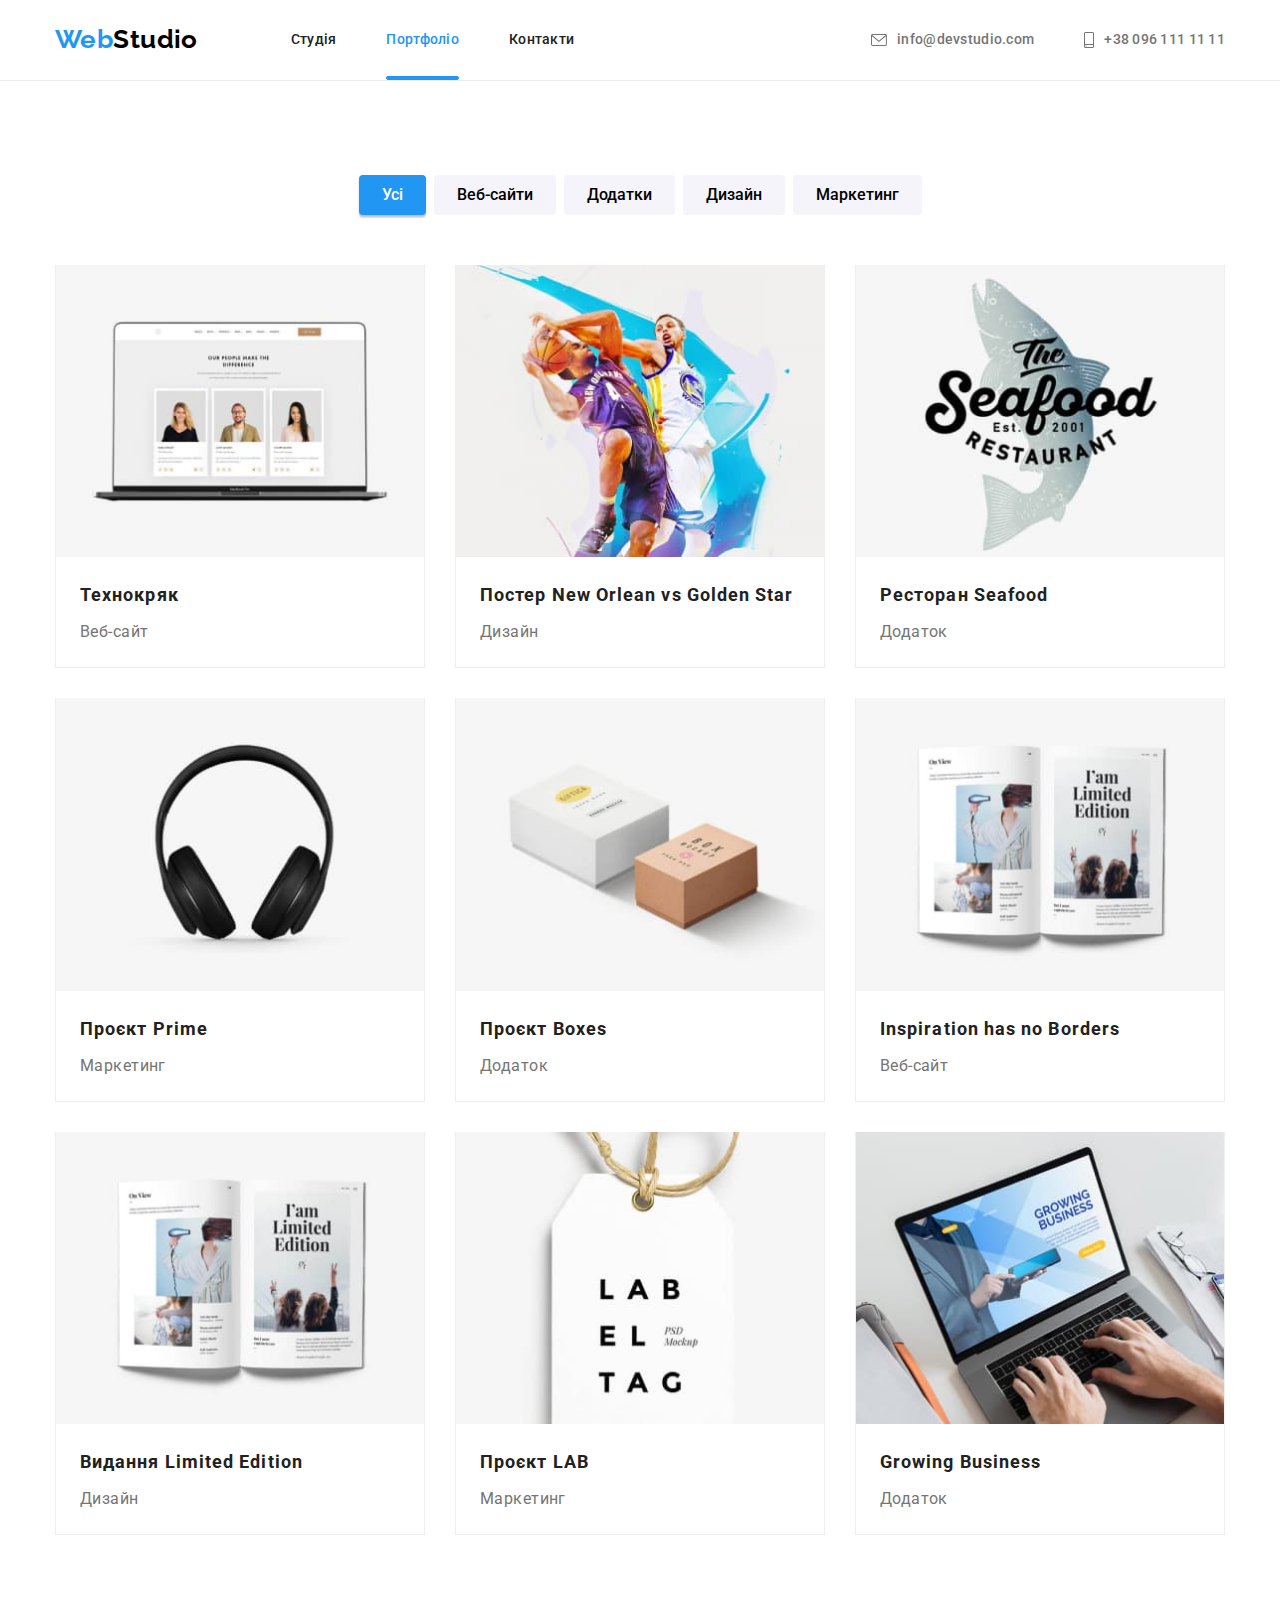
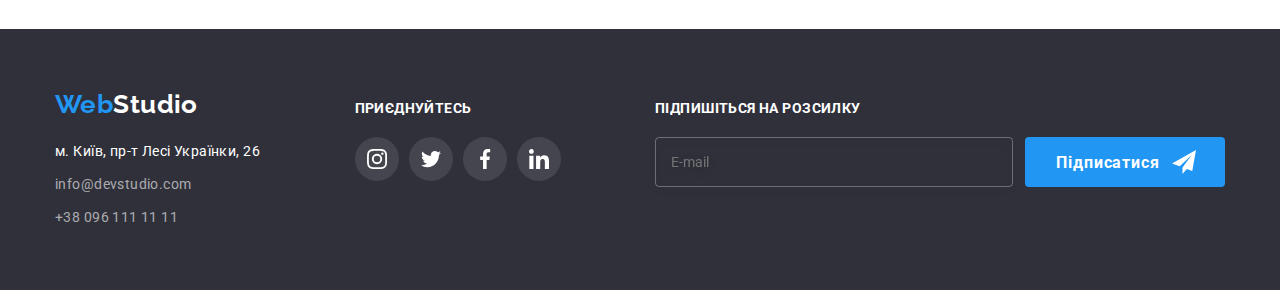
==== portfolio.html @ f82a4544 "Create and added new files" ====
<!DOCTYPE html>
<html lang="uk">
  <head>
    <meta charset="UTF-8" />
    <meta http-equiv="X-UA-Compatible" content="IE=edge" />
    <meta name="viewport" content="width=device-width, initial-scale=1.0" />
    <link
      rel="stylesheet"
      href="https://cdn.jsdelivr.net/npm/modern-normalize@1.1.0/modern-normalize.min.css"
    />
    <link rel="preconnect" href="https://fonts.googleapis.com" />
    <link rel="preconnect" href="https://fonts.gstatic.com" crossorigin />
    <link
      href="https://fonts.googleapis.com/css2?family=Raleway:wght@700&family=Roboto:wght@400;500;700;900&display=swap"
      rel="stylesheet"
    />
    <title>WebStudio - Портфоліо</title>
    <link rel="stylesheet" href="./css/main.min.css" />
  </head>
  <body>
    <header class="header">
      <div class="container">
        <nav class="menu">
          <a class="logo link" href="./index.html"
            ><span class="logo_accent">Web</span>Studio</a
          >
          <ul class="menu__list list">
            <li class="menu__item list">
              <a class="menu__link link" href="./index.html">Студія</a>
            </li>
            <li class="menu__item list">
              <a
                class="menu__link link menu__link_current"
                href="./portfolio.html"
                >Портфоліо</a
              >
            </li>
            <li class="menu__item list">
              <a class="menu__link link" href="">Контакти</a>
            </li>
          </ul>
        </nav>
        <ul class="contacts list">
          <li class="contacts__item list">
            <a class="contacts__link link" href="mailto:info@devstudio.com">
              <svg
                aria-label="Іконка пошти"
                class="contacts__icon"
                width="16"
                height="12"
              >
                <use href="./images/icons.svg#icon-mail"></use>
              </svg>
              info@devstudio.com</a
            >
          </li>
          <li class="contacts__item list">
            <a class="contacts__link link list" href="tel:+380961111111">
              <svg
                aria-label="Іконка телефона"
                class="contacts__icon"
                width="10"
                height="16"
              >
                <use href="./images/icons.svg#icon-smartphone"></use></svg
              >+38 096 111 11 11</a
            >
          </li>
        </ul>
      </div>
    </header>
    <main class="">
      <section class="portfolio section">
        <div class="container">
          <h1 class="portfolio-title visually-hidden">Портфоліо</h1>
          <ul class="filter list">
            <li class="filter-item">
              <button class="filter-btn btn accent-btn" type="button">
                Усі
              </button>
            </li>
            <li class="filter-item">
              <button class="filter-btn btn" type="button">Веб-сайти</button>
            </li>
            <li class="filter-item">
              <button class="filter-btn btn" type="button">Додатки</button>
            </li>
            <li class="filter-item">
              <button class="filter-btn btn" type="button">Дизайн</button>
            </li>
            <li class="filter-item">
              <button class="filter-btn btn" type="button">Маркетинг</button>
            </li>
          </ul>

          <ul class="projects list">
            <li class="projects-item">
              <a class="projects-item-link link" href="">
                <div class="projects-item-wrapper">
                  <img
                    class="projects-img"
                    src="./images/portfolio-img-1.jpg"
                    alt="Технокряк"
                    width="370"
                  />
                  <p class="overlay">
                    Ресурс пропонує комплексні пропозиції з різним рівнем
                    функціоналу та сервісів. Все це дозволить відвідувачу
                    отримати вичерпні відомості про компанію чи приватну особу.
                  </p>
                </div>
                <div class="title-container">
                  <h2 class="projects-title">Технокряк</h2>
                  <p class="projects-text">Веб-сайт</p>
                </div></a
              >
            </li>
            <li class="projects-item">
              <a class="projects-item-link link" href="">
                <div class="projects-item-wrapper">
                  <img
                    class="projects-img"
                    src="./images/portfolio-img-2.jpg"
                    alt="Постер New Orlean vs Golden Star"
                    width="370"
                  />
                  <p class="overlay">
                    Ресурс пропонує комплексні пропозиції з різним рівнем
                    функціоналу та сервісів. Все це дозволить відвідувачу
                    отримати вичерпні відомості про компанію чи приватну особу.
                  </p>
                </div>
                <div class="title-container">
                  <h2 class="projects-title">
                    Постер New Orlean vs Golden Star
                  </h2>
                  <p class="projects-text">Дизайн</p>
                </div>
              </a>
            </li>
            <li class="projects-item">
              <a class="projects-item-link link" href="">
                <div class="projects-item-wrapper">
                  <img
                    class="projects-img"
                    src="./images/portfolio-img-3.jpg"
                    alt="Ресторан Seafood"
                    width="370"
                  />
                  <p class="overlay">
                    Ресурс пропонує комплексні пропозиції з різним рівнем
                    функціоналу та сервісів. Все це дозволить відвідувачу
                    отримати вичерпні відомості про компанію чи приватну особу.
                  </p>
                </div>
                <div class="title-container">
                  <h2 class="projects-title">Ресторан Seafood</h2>
                  <p class="projects-text">Додаток</p>
                </div></a
              >
            </li>
            <li class="projects-item">
              <a class="projects-item-link link" href="">
                <div class="projects-item-wrapper">
                  <img
                    class="projects-img"
                    src="./images/portfolio-img-4.jpg"
                    alt="Проєкт Prime"
                    width="370"
                  />
                  <p class="overlay">
                    Ресурс пропонує комплексні пропозиції з різним рівнем
                    функціоналу та сервісів. Все це дозволить відвідувачу
                    отримати вичерпні відомості про компанію чи приватну особу.
                  </p>
                </div>
                <div class="title-container">
                  <h2 class="projects-title">Проєкт Prime</h2>
                  <p class="projects-text">Маркетинг</p>
                </div></a
              >
            </li>
            <li class="projects-item">
              <a class="projects-item-link link" href="">
                <div class="projects-item-wrapper">
                  <img
                    class="projects-img"
                    src="./images/portfolio-img-5.jpg"
                    alt="Проєкт Boxes"
                    width="370"
                  />
                  <p class="overlay">
                    Ресурс пропонує комплексні пропозиції з різним рівнем
                    функціоналу та сервісів. Все це дозволить відвідувачу
                    отримати вичерпні відомості про компанію чи приватну особу.
                  </p>
                </div>
                <div class="title-container">
                  <h2 class="projects-title">Проєкт Boxes</h2>
                  <p class="projects-text">Додаток</p>
                </div></a
              >
            </li>
            <li class="projects-item">
              <a class="projects-item-link link" href=""
                ><div class="projects-item-wrapper">
                  <img
                    class="projects-img"
                    src="./images/portfolio-img-6.jpg"
                    alt="Inspiration has no Borders"
                    width="370"
                  />
                  <p class="overlay">
                    Ресурс пропонує комплексні пропозиції з різним рівнем
                    функціоналу та сервісів. Все це дозволить відвідувачу
                    отримати вичерпні відомості про компанію чи приватну особу.
                  </p>
                </div>
                <div class="title-container">
                  <h2 class="projects-title">Inspiration has no Borders</h2>
                  <p class="projects-text">Веб-сайт</p>
                </div></a
              >
            </li>
            <li class="projects-item">
              <a class="projects-item-link link" href="">
                <div class="projects-item-wrapper">
                  <img
                    class="projects-img"
                    src="./images/portfolio-img-7.jpg"
                    alt="Видання Limited Edition"
                  />
                  <p class="overlay">
                    Ресурс пропонує комплексні пропозиції з різним рівнем
                    функціоналу та сервісів. Все це дозволить відвідувачу
                    отримати вичерпні відомості про компанію чи приватну особу.
                  </p>
                </div>
                <div class="title-container">
                  <h2 class="projects-title">Видання Limited Edition</h2>
                  <p class="projects-text">Дизайн</p>
                </div></a
              >
            </li>
            <li class="projects-item">
              <a class="projects-item-link link" href="">
                <div class="projects-item-wrapper">
                  <img
                    class="projects-img"
                    src="./images/portfolio-img-8.jpg"
                    alt="Проєкт LAB"
                    width="370"
                  />
                  <p class="overlay">
                    Ресурс пропонує комплексні пропозиції з різним рівнем
                    функціоналу та сервісів. Все це дозволить відвідувачу
                    отримати вичерпні відомості про компанію чи приватну особу.
                  </p>
                </div>
                <div class="title-container">
                  <h2 class="projects-title">Проєкт LAB</h2>
                  <p class="projects-text">Маркетинг</p>
                </div></a
              >
            </li>
            <li class="projects-item">
              <a class="projects-item-link link" href=""
                ><div class="projects-item-wrapper">
                  <img
                    class="projects-img"
                    src="./images/portfolio-img-9.jpg"
                    alt="Growing Business"
                    width="370"
                  />
                  <p class="overlay">
                    Ресурс пропонує комплексні пропозиції з різним рівнем
                    функціоналу та сервісів. Все це дозволить відвідувачу
                    отримати вичерпні відомості про компанію чи приватну особу.
                  </p>
                </div>
                <div class="title-container">
                  <h2 class="projects-title">Growing Business</h2>
                  <p class="projects-text">Додаток</p>
                </div></a
              >
            </li>
          </ul>
        </div>
      </section>
    </main>
    <footer class="footer">
      <div class="container footer-container">
        <div class="footer-column">
          <a class="footer-logo link" href="./index.html">
            <span class="logo_accent">Web</span>Studio</a
          >
          <address class="address">
            <ul class="address__list list">
              <li class="address__item">
                <a class="address__link link" href=""
                  >м. Київ, пр-т Лесі Українки, 26</a
                >
              </li>
              <li class="address__item">
                <a
                  class="address__link_address_font link"
                  href="mailto:info@devstudio.com"
                  >info@devstudio.com</a
                >
              </li>
              <li class="address__item">
                <a
                  class="address__link_address_font link"
                  href="tel:+380961111111"
                  >+38 096 111 11 11</a
                >
              </li>
            </ul>
          </address>
        </div>
        <div class="footer-column">
          <h3 class="column__title">Приєднуйтесь</h3>
          <ul class="join list">
            <li class="join__item">
              <a class="join__link link" href="">
                <svg
                  leng="en"
                  aria-label="icon instagram"
                  class="join__icon"
                  width="20"
                  height="20"
                >
                  <use href="./images/icons.svg#icon-instagram"></use>
                </svg>
              </a>
            </li>
            <li class="join__item">
              <a class="join__link link" href=""
                ><svg
                  leng="en"
                  aria-label="icon twitter"
                  class="join__icon"
                  width="20"
                  height="20"
                >
                  <use href="./images/icons.svg#icon-twitter"></use></svg
              ></a>
            </li>
            <li class="join__item">
              <a class="join__link link" href="">
                <svg
                  leng="en"
                  aria-label="icon facebook"
                  class="join__icon"
                  width="20"
                  height="20"
                >
                  <use href="./images/icons.svg#icon-facebook"></use></svg
              ></a>
            </li>
            <li class="join__item">
              <a class="join__link link" href=""
                ><svg
                  leng="en"
                  aria-label="icon linkedin"
                  class="join__icon"
                  width="20"
                  height="20"
                >
                  <use href="./images/icons.svg#icon-linkedin"></use></svg
              ></a>
            </li>
          </ul>
        </div>
        <div class="footer-column">
          <h3 class="column__title subscription-title">
            Підпишіться на розсилку
          </h3>
          <form class="subscription-form" action="#">
            <input
              class="subscription-form__email"
              type="email"
              name="email"
              placeholder="E-mail"
              required
            />
            <button class="subscription-form__btn" type="submit">
              Підписатися
              <svg
                leng="en"
                aria-label="icon send email"
                class="subscription-form__icon"
                width="24"
                height="24"
              >
                <use href="./images/icons.svg#icon-send"></use>
              </svg>
            </button>
          </form>
        </div>
      </div>
    </footer>
  </body>
</html>
---- css/main.min.css ----
:root{--accent-color: #2196f3;--main-color-page: #212121;--second-color-page: #757575;--color-text-light-threme: #000000;--color-text-dark-threme: #ffffff;--color-btn-filter-hover: #ffffff;--footer-address-text-color: rgba(255, 255, 255, 0.6);--placeholder-color: rgba(117, 117, 117, 0.5);--modal-form-color-border: rgba(33, 33, 33, 0.2);--backround-color-light: #ffffff;--backround-color-dark: #2f303a;--background-color-section-team: #f5f4fa;--background-color-btn-filter: #f5f4fa;--button-active: #188ce8;--header-border-color: #ececec;--border-color-projects-item: #eeeeee;--customers-text-color: #afb1b8;--social-link-color: #afb1b8;--duration-and-timing-function: 250ms cubic-bezier(0.4, 0, 0.2, 1)}.visually-hidden{position:absolute;white-space:nowrap;width:1px;height:1px;overflow:hidden;border:0;padding:0;clip:rect(0 0 0 0);clip-path:inset(50%);margin:-1px}.is-hidden{visibility:hidden;opacity:0;pointer-events:none;transform:translate(0%, -50%)}body{font-family:"Roboto",sans-serif;color:var(--main-color-page);font-size:14px;letter-spacing:.03em}h1,h2,h3,h4,h5,h6,p{margin-top:0;margin-bottom:0}ol,ul{margin-top:0;margin-bottom:0;padding-left:0}button{cursor:pointer}img{display:block}.link{text-decoration:none}.list{list-style:none}.header,.features,.works,.team__item,.portfolio{background-color:var(--backround-color-light)}.hero,.footer{background-color:var(--backround-color-dark)}.section-title{font-size:36px;line-height:1.67;text-align:center;letter-spacing:.03em}.section{padding-top:94px;padding-bottom:94px}.container{width:1200px;margin-left:auto;margin-right:auto;padding-left:15px;padding-right:15px}.backdrop{position:fixed;top:0;left:0;z-index:100;width:100%;height:100%;background-color:rgba(0,0,0,.2);transition:opacity var(--duration-and-timing-function),transform var(--duration-and-timing-function),visibility var(--duration-and-timing-function)}.modal{position:absolute;top:50%;left:50%;transform:translate(-50%, -50%);width:528px;padding:40px;background-color:var(--backround-color-light)}.btn-close-modal{position:absolute;top:8px;right:8px;width:30px;height:30px;display:flex;align-items:center;justify-content:center;background-color:rgba(0,0,0,0);border:1px solid rgba(0,0,0,.1);border-radius:50%;transition:fill var(--duration-and-timing-function)}.btn-close-modal:hover,.btn-close-modal:focus{fill:var(--accent-color)}.modal-form__title{font-weight:700;font-size:20px;line-height:1.15;text-align:center;letter-spacing:.03em;margin-bottom:12px}.modal-form{display:flex;flex-direction:column}.modal-form__desc{font-size:12px;line-height:1.16;letter-spacing:.01em;color:var(--second-color-page);margin-bottom:4px}.modal-form-input{width:100%;height:40px;border:1px solid var(--modal-form-color-border);border-radius:4px;padding:12px 12px 12px 42px;transition:border var(--duration-and-timing-function)}.modal-form-input:focus{outline:none;border:1px solid var(--accent-color);transition:border var(--duration-and-timing-function)}.input-container-name,.input-container-tel,.input-container-mail{position:relative;margin-bottom:10px}.form-icon{position:absolute;top:50%;transform:translateY(-50%);left:12px;transition:fill var(--duration-and-timing-function)}.modal-form-input:focus~.form-icon{fill:var(--accent-color)}.modal-form__comment{width:100%;height:120px;resize:none;border:1px solid var(--modal-form-color-border);border-radius:4px;padding:12px 16px;margin-bottom:20px}.modal-form__comment::placeholder{font-size:12px;line-height:1.17;letter-spacing:.01em;color:var(--placeholder-color)}.modal-form__comment:focus{outline:none;border:1px solid var(--accent-color);transition:border var(--duration-and-timing-function)}.modal-btn{width:200px;height:50px;padding-left:32px;padding-right:32px;padding-top:10px;padding-bottom:10px;font-weight:700;font-size:16px;line-height:1.88;letter-spacing:.06em;align-self:center;color:var(--color-text-dark-threme);background-color:var(--accent-color);cursor:pointer;border:1px solid rgba(0,0,0,0);border-radius:4px;box-shadow:0px 1px 3px rgba(0,0,0,.12),0px 1px 1px rgba(0,0,0,.14),0px 2px 1px rgba(0,0,0,.2);transition:background-color var(--duration-and-timing-function),box-shadow var(--duration-and-timing-function)}.modal-btn:hover{background-color:var(--button-active);box-shadow:0px 4px 4px rgba(0,0,0,.15)}.modal-form__license{margin-bottom:30px;margin-right:auto;margin-left:auto}.modal-form__icon{width:16px;height:15px;border:2px solid var(--main-color-page);border-radius:2px;cursor:pointer;transition:backround-color var(--duration-and-timing-function)}.modal-form__checkbox:checked+.modal-form__license-check>.modal-form__icon{background-color:var(--accent-color);border-color:var(--accent-color);fill:var(--color-text-dark-threme)}.modal-form__checkbox:focus+.modal-form__license-check>.modal-form__icon{box-shadow:0 0 0 2px var(--accent-color)}.modal-form__icon-active{display:none}.modal-form__license-check{display:inline-flex;align-items:center;font-size:14px;line-height:1.71;letter-spacing:.03em;color:var(--second-color-page)}.modal-form__checkbox:checked+.modal-form__license-check>.modal-form__icon .modal-form__icon-active{display:block}.modal-form__license-link{color:var(--accent-color)}.header>.container{display:flex}.header{border-bottom:1px solid var(--header-border-color)}.logo{font-family:"Raleway",sans-serif;font-weight:700;font-size:26px;line-height:1.2;color:var(--color-text-light-threme)}.logo_accent{color:var(--accent-color)}.menu{display:flex;align-items:center}.menu__list{display:flex;align-items:center;gap:50px;margin-left:93px}.menu__link{display:block;font-weight:500;line-height:1.14;letter-spacing:.02em;color:inherit;padding-top:32px;padding-bottom:32px;transition:color var(--duration-and-timing-function)}.menu__link:hover,.menu__link:focus{color:var(--accent-color)}.menu__link_current{position:relative;color:var(--accent-color)}.menu__link_current::after{position:absolute;bottom:0;right:0;display:block;content:"";width:100%;height:4px;background-color:var(--accent-color);border:1px solid var(--accent-color);border-radius:2px}.contacts{display:flex;align-items:center;gap:50px;margin-left:auto}.contacts__link{display:flex;align-items:center;font-family:"Roboto";font-weight:500;line-height:1.14;letter-spacing:.02em;color:var(--second-color-page);padding-top:32px;padding-bottom:32px;transition:color var(--duration-and-timing-function)}.contacts__link:hover,.contacts__link:focus{color:var(--accent-color)}.contacts__icon{margin-right:10px;fill:currentColor}.contacts__item{display:flex;align-items:center}.hero{padding-top:200px;padding-bottom:200px;text-align:center;margin-left:auto;margin-right:auto;max-width:1600px;min-height:600px;background-image:linear-gradient(rgba(47, 48, 58, 0.4), rgba(47, 48, 58, 0.4)),url("../images/hero.jpg");background-size:cover;background-repeat:no-repeat;background-position:center}.hero__title{max-width:696px;margin-left:auto;margin-right:auto;margin-bottom:30px;font-weight:900;font-size:44px;line-height:1.36;letter-spacing:.06em;text-transform:uppercase;color:var(--color-text-dark-threme)}.hero__btn{padding-left:32px;padding-right:32px;padding-top:10px;padding-bottom:10px;font-weight:700;font-size:16px;line-height:1.88;letter-spacing:.06em;color:var(--color-text-dark-threme);background-color:var(--accent-color);cursor:pointer;border:1px solid rgba(0,0,0,0);border-radius:4px;transition:background-color var(--duration-and-timing-function),box-shadow var(--duration-and-timing-function)}.hero__btn:hover,.hero__btn:focus{background-color:var(--button-active);box-shadow:0px 4px 4px rgba(0,0,0,.15)}.features__list{display:flex;gap:30px}.features__sub-title{font-weight:700;font-size:inherit;line-height:1.14;text-transform:uppercase;margin-bottom:10px;padding-top:30px}.features__text{line-height:1.71;color:var(--second-color-page)}.features__item{flex-basis:calc((100% - 90px)/4)}.features.section{padding-bottom:0}.features__icon{display:block;width:70px;height:70px}.features__container{display:flex;height:120px;align-items:center;justify-content:center;border-radius:4px;background-color:var(--background-color-section-team)}.section-title_margin_end{margin-bottom:50px}.works__list{display:flex;gap:30px}.works__item{flex-basis:calc((100% - 60px)/3)}.works__thumb{position:relative}.works__thumb>.works__label{position:absolute;bottom:0;right:0;width:100%;height:70px;display:flex;align-items:center;justify-content:center;background-color:rgba(47,48,58,.8);font-size:14px;line-height:1.14;letter-spacing:.03em;text-transform:uppercase;color:var(--color-text-dark-threme)}.team{background-color:var(--background-color-section-team)}.team__list{display:flex;gap:30px}.team__item{padding-bottom:30px;border-radius:0px 0px 4px 4px;flex-basis:calc((100% - 90px)/4);box-shadow:0px 1px 3px rgba(0,0,0,.12),0px 1px 1px rgba(0,0,0,.14),0px 2px 1px rgba(0,0,0,.2)}.team__title{font-weight:500;font-size:16px;line-height:1.19;text-align:center;margin-bottom:10px;padding-top:30px}.team__text{font-size:16px;line-height:1.19;text-align:center;color:var(--second-color-page);margin-bottom:16px}.team__social-list{display:flex;justify-content:center;column-gap:10px;color:var(--social-link-color)}.team__social-link{display:flex;justify-content:center;align-items:center;width:44px;height:44px;border-radius:50%;color:var(--social-list__link-color);transition:color var(--duration-and-timing-function),background-color var(--duration-and-timing-function)}.team__social-link:hover,.team__social-link:focus{color:var(--color-text-dark-threme);background-color:var(--accent-color)}.team__social-icon{fill:currentColor}.customers-title{margin-bottom:50px;letter-spacing:.03em;color:var(--main-color-page)}.customers__list{display:flex;justify-content:center;align-items:center;gap:30px}.customers__item{flex-basis:calc((100% - 150px)/6)}.customers__link{display:flex;align-items:center;justify-content:center;height:92px;border:1px solid var(--customers-text-color);color:var(--customers-text-color);border-radius:4px;transition:color var(--duration-and-timing-function),border-color var(--duration-and-timing-function)}.customers__link:hover,.customers__link:focus{color:var(--accent-color);border-color:var(--accent-color)}.customers__icon{fill:currentColor}.footer{padding-top:60px;padding-bottom:60px}.footer-logo{display:block;font-family:"Raleway";font-weight:700;font-size:26px;line-height:1.19;color:var(--color-text-dark-threme);margin-bottom:20px}.address__link{font-family:inherit;font-style:normal;line-height:1.71;color:var(--color-text-dark-threme)}.address__link_address_font{font-family:inherit;font-style:normal;line-height:1.71;color:var(--footer-address-text-color);transition:color var(--duration-and-timing-function)}.address__link_address_font:hover,.address__link_address_font:focus{color:var(--accent-color)}.address__item:not(:last-child){margin-bottom:9px}.footer-container{display:flex;justify-content:space-between;align-items:baseline}.footer-list{display:flex;align-items:baseline;column-gap:70px}.footer-column>.column__title{font-size:14px;line-height:1.14;letter-spacing:.03em;text-transform:uppercase;color:var(--color-text-dark-threme);margin-bottom:20px}.join{display:flex;column-gap:10px}.join__link{display:flex;justify-content:center;align-items:center;width:44px;height:44px;color:var(--color-text-dark-threme);background-color:rgba(255,255,255,.1);border-radius:50%;transition:background-color var(--duration-and-timing-function)}.join__link:hover,.join__link:focus{background-color:var(--accent-color)}.join__icon{fill:currentColor}.subscription-form{display:flex}.subscription-form__email{width:358px;height:50px;background-color:inherit;border:1px solid rgba(255,255,255,.3);filter:drop-shadow(0px 4px 4px rgba(0, 0, 0, 0.15));border-radius:4px;padding:16px 15px;color:var(--color-text-dark-threme);margin-right:12px}.subscription-form__btn{position:relative;width:200px;height:50px;padding-left:28px;padding-right:62px;padding-top:10px;padding-bottom:10px;font-weight:700;font-size:16px;line-height:1.88;letter-spacing:.06em;color:var(--color-text-dark-threme);background-color:var(--accent-color);cursor:pointer;border:1px solid rgba(0,0,0,0);border-radius:4px;transition:background-color var(--duration-and-timing-function),box-shadow var(--duration-and-timing-function)}.subscription-form__btn:hover,.subscription-form__btn:focus{background-color:var(--button-active);box-shadow:0px 1px 3px rgba(0,0,0,.12),0px 1px 1px rgba(0,0,0,.14),0px 2px 1px rgba(0,0,0,.2)}.subscription-form__icon{position:absolute;top:50%;transform:translateY(-50%);right:28px;fill:currentColor}.filter{display:flex;gap:8px;justify-content:center;margin-bottom:50px}.filter-btn{font-family:inherit;font-weight:500;font-size:16px;line-height:1.62;padding-top:6px;padding-bottom:6px;padding-left:22px;padding-right:22px;border:1px solid rgba(0,0,0,0);border-radius:4px;background-color:var(--background-color-btn-filter);transition:color var(--duration-and-timing-function),background-color var(--duration-and-timing-function),box-shadow var(--duration-and-timing-function)}.filter-btn:hover,.filter-btn:focus{color:var(--color-btn-filter-hover);background-color:var(--accent-color);box-shadow:0px 3px 1px rgba(0,0,0,.1),0px 1px 2px rgba(0,0,0,.08),0px 2px 2px rgba(0,0,0,.12)}.accent-btn{color:var(--color-btn-filter-hover);background-color:var(--accent-color);box-shadow:0px 3px 1px rgba(0,0,0,.1),0px 1px 2px rgba(0,0,0,.08),0px 2px 2px rgba(0,0,0,.12)}.projects{display:flex;flex-wrap:wrap;gap:30px}.projects-item{flex-basis:calc((100% - 60px)/3);border-right:1px solid var(--border-color-projects-item);border-bottom:1px solid var(--border-color-projects-item);border-left:1px solid var(--border-color-projects-item);transition:box-shadow var(--duration-and-timing-function)}.projects-item:hover{box-shadow:0px 1px 1px rgba(0,0,0,.12),0px 4px 4px rgba(0,0,0,.06),1px 4px 6px rgba(0,0,0,.16)}.projects-item-wrapper{position:relative;overflow:hidden}.overlay{position:absolute;top:0;left:0;padding:63px 24px;font-family:"Roboto";font-size:18px;line-height:1.56;letter-spacing:.03em;background-color:rgba(33,150,243,.9);color:var(--color-text-dark-threme);transform:translateY(100%);transition:transform var(--duration-and-timing-function)}.projects-item-link{color:inherit}.projects-item-link:hover .overlay,.projects-item-link:focus .overlay{transform:translateY(0%)}img.projects-img{display:block;max-width:100%;height:auto}.projects-title{font-size:18px;line-height:2;letter-spacing:.06em}.projects-text{font-size:16px;line-height:1.88;color:var(--second-color-page)}.projects-title{margin-bottom:4px}.title-container{padding:20px 24px 20px 24px}/*# sourceMappingURL=main.min.css.map */
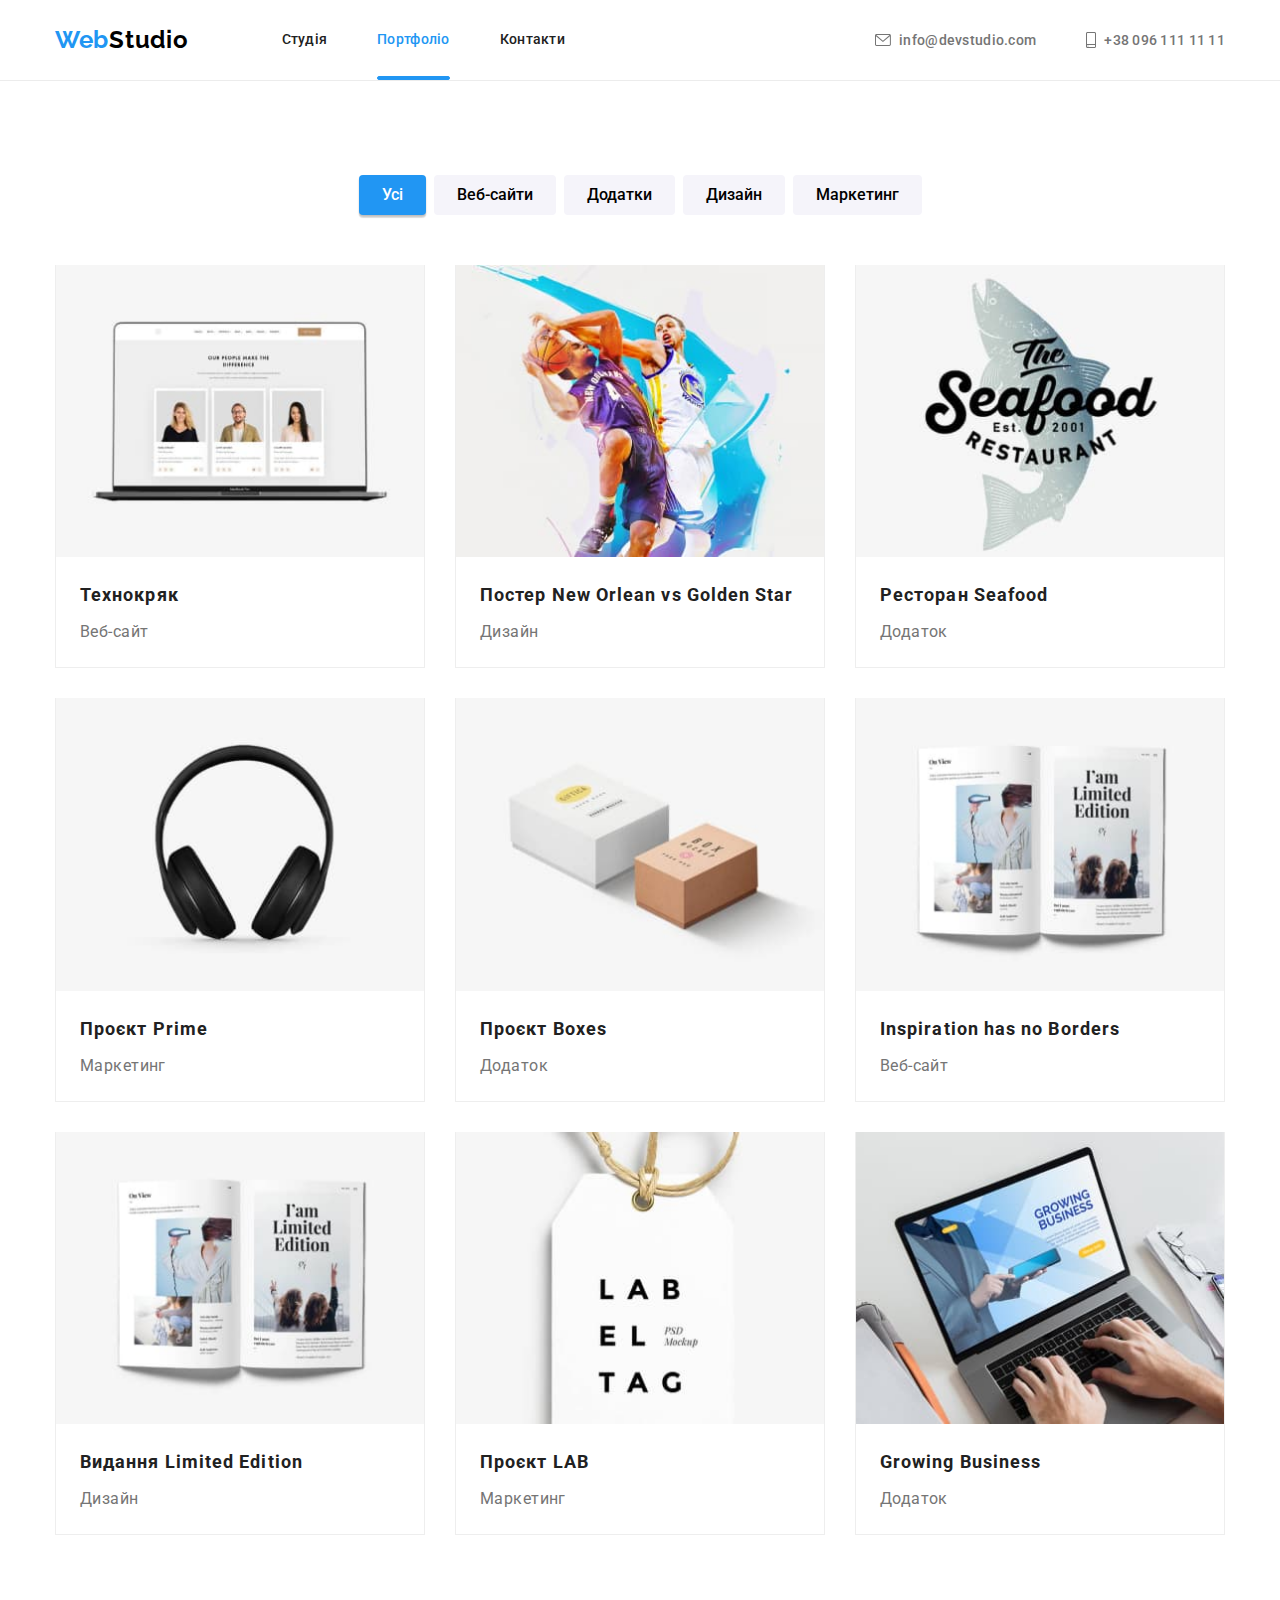
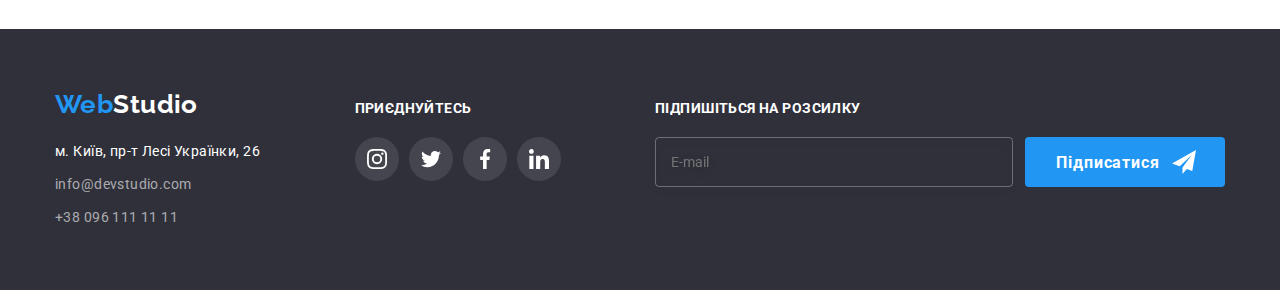
==== commit e5c4f14c: "moble first" ====
--- a/portfolio.html
+++ b/portfolio.html
@@ -19,7 +19,7 @@
   </head>
   <body>
     <header class="header">
-      <div class="container">
+      <div class="container header__container">
         <nav class="menu">
           <a class="logo link" href="./index.html"
             ><span class="logo_accent">Web</span>Studio</a
@@ -30,7 +30,7 @@
             </li>
             <li class="menu__item list">
               <a
-                class="menu__link link menu__link_current"
+                class="menu__link menu__link_current link"
                 href="./portfolio.html"
                 >Портфоліо</a
               >
@@ -40,6 +40,11 @@
             </li>
           </ul>
         </nav>
+        <button type="button" class="mobile-btn-menu" data-menu-open>
+          <svg class="mobile-btn-menu__icon">
+            <use href="./images/icons.svg#burger-icon"></use>
+          </svg>
+        </button>
         <ul class="contacts list">
           <li class="contacts__item list">
             <a class="contacts__link link" href="mailto:info@devstudio.com">
@@ -55,7 +60,7 @@
             >
           </li>
           <li class="contacts__item list">
-            <a class="contacts__link link list" href="tel:+380961111111">
+            <a class="contacts__link link" href="tel:+380961111111">
               <svg
                 aria-label="Іконка телефона"
                 class="contacts__icon"
@@ -67,6 +72,36 @@
             >
           </li>
         </ul>
+      </div>
+      <div class="mobile-menu" data-menu>
+        <div class="container mobile-menu__container">
+          <button class="mobile-menu__btn-close" data-menu-close>
+            <svg class="mobile-menu__icon">
+              <use href="./images/icons.svg#icon-close"></use>
+            </svg>
+          </button>
+          <ul>
+            <li>
+              <a href="">Студія</a>
+            </li>
+            <li>
+              <a href="">Портфоліо</a>
+            </li>
+            <li>
+              <a href="">Контакти</a>
+            </li>
+          </ul>
+          <ul>
+            <li><a href=""> </a></li>
+            <li><a href=""> </a></li>
+          </ul>
+          <ul>
+            <li><a href=""> </a></li>
+            <li><a href=""> </a></li>
+            <li><a href=""> </a></li>
+            <li><a href=""> </a></li>
+          </ul>
+        </div>
       </div>
     </header>
     <main class="">
--- a/css/main.min.css
+++ b/css/main.min.css
@@ -1 +1 @@
-:root{--accent-color: #2196f3;--main-color-page: #212121;--second-color-page: #757575;--color-text-light-threme: #000000;--color-text-dark-threme: #ffffff;--color-btn-filter-hover: #ffffff;--footer-address-text-color: rgba(255, 255, 255, 0.6);--placeholder-color: rgba(117, 117, 117, 0.5);--modal-form-color-border: rgba(33, 33, 33, 0.2);--backround-color-light: #ffffff;--backround-color-dark: #2f303a;--background-color-section-team: #f5f4fa;--background-color-btn-filter: #f5f4fa;--button-active: #188ce8;--header-border-color: #ececec;--border-color-projects-item: #eeeeee;--customers-text-color: #afb1b8;--social-link-color: #afb1b8;--duration-and-timing-function: 250ms cubic-bezier(0.4, 0, 0.2, 1)}.visually-hidden{position:absolute;white-space:nowrap;width:1px;height:1px;overflow:hidden;border:0;padding:0;clip:rect(0 0 0 0);clip-path:inset(50%);margin:-1px}.is-hidden{visibility:hidden;opacity:0;pointer-events:none;transform:translate(0%, -50%)}body{font-family:"Roboto",sans-serif;color:var(--main-color-page);font-size:14px;letter-spacing:.03em}h1,h2,h3,h4,h5,h6,p{margin-top:0;margin-bottom:0}ol,ul{margin-top:0;margin-bottom:0;padding-left:0}button{cursor:pointer}img{display:block}.link{text-decoration:none}.list{list-style:none}.header,.features,.works,.team__item,.portfolio{background-color:var(--backround-color-light)}.hero,.footer{background-color:var(--backround-color-dark)}.section-title{font-size:36px;line-height:1.67;text-align:center;letter-spacing:.03em}.section{padding-top:94px;padding-bottom:94px}.container{width:1200px;margin-left:auto;margin-right:auto;padding-left:15px;padding-right:15px}.backdrop{position:fixed;top:0;left:0;z-index:100;width:100%;height:100%;background-color:rgba(0,0,0,.2);transition:opacity var(--duration-and-timing-function),transform var(--duration-and-timing-function),visibility var(--duration-and-timing-function)}.modal{position:absolute;top:50%;left:50%;transform:translate(-50%, -50%);width:528px;padding:40px;background-color:var(--backround-color-light)}.btn-close-modal{position:absolute;top:8px;right:8px;width:30px;height:30px;display:flex;align-items:center;justify-content:center;background-color:rgba(0,0,0,0);border:1px solid rgba(0,0,0,.1);border-radius:50%;transition:fill var(--duration-and-timing-function)}.btn-close-modal:hover,.btn-close-modal:focus{fill:var(--accent-color)}.modal-form__title{font-weight:700;font-size:20px;line-height:1.15;text-align:center;letter-spacing:.03em;margin-bottom:12px}.modal-form{display:flex;flex-direction:column}.modal-form__desc{font-size:12px;line-height:1.16;letter-spacing:.01em;color:var(--second-color-page);margin-bottom:4px}.modal-form-input{width:100%;height:40px;border:1px solid var(--modal-form-color-border);border-radius:4px;padding:12px 12px 12px 42px;transition:border var(--duration-and-timing-function)}.modal-form-input:focus{outline:none;border:1px solid var(--accent-color);transition:border var(--duration-and-timing-function)}.input-container-name,.input-container-tel,.input-container-mail{position:relative;margin-bottom:10px}.form-icon{position:absolute;top:50%;transform:translateY(-50%);left:12px;transition:fill var(--duration-and-timing-function)}.modal-form-input:focus~.form-icon{fill:var(--accent-color)}.modal-form__comment{width:100%;height:120px;resize:none;border:1px solid var(--modal-form-color-border);border-radius:4px;padding:12px 16px;margin-bottom:20px}.modal-form__comment::placeholder{font-size:12px;line-height:1.17;letter-spacing:.01em;color:var(--placeholder-color)}.modal-form__comment:focus{outline:none;border:1px solid var(--accent-color);transition:border var(--duration-and-timing-function)}.modal-btn{width:200px;height:50px;padding-left:32px;padding-right:32px;padding-top:10px;padding-bottom:10px;font-weight:700;font-size:16px;line-height:1.88;letter-spacing:.06em;align-self:center;color:var(--color-text-dark-threme);background-color:var(--accent-color);cursor:pointer;border:1px solid rgba(0,0,0,0);border-radius:4px;box-shadow:0px 1px 3px rgba(0,0,0,.12),0px 1px 1px rgba(0,0,0,.14),0px 2px 1px rgba(0,0,0,.2);transition:background-color var(--duration-and-timing-function),box-shadow var(--duration-and-timing-function)}.modal-btn:hover{background-color:var(--button-active);box-shadow:0px 4px 4px rgba(0,0,0,.15)}.modal-form__license{margin-bottom:30px;margin-right:auto;margin-left:auto}.modal-form__icon{width:16px;height:15px;border:2px solid var(--main-color-page);border-radius:2px;cursor:pointer;transition:backround-color var(--duration-and-timing-function)}.modal-form__checkbox:checked+.modal-form__license-check>.modal-form__icon{background-color:var(--accent-color);border-color:var(--accent-color);fill:var(--color-text-dark-threme)}.modal-form__checkbox:focus+.modal-form__license-check>.modal-form__icon{box-shadow:0 0 0 2px var(--accent-color)}.modal-form__icon-active{display:none}.modal-form__license-check{display:inline-flex;align-items:center;font-size:14px;line-height:1.71;letter-spacing:.03em;color:var(--second-color-page)}.modal-form__checkbox:checked+.modal-form__license-check>.modal-form__icon .modal-form__icon-active{display:block}.modal-form__license-link{color:var(--accent-color)}.header>.container{display:flex}.header{border-bottom:1px solid var(--header-border-color)}.logo{font-family:"Raleway",sans-serif;font-weight:700;font-size:26px;line-height:1.2;color:var(--color-text-light-threme)}.logo_accent{color:var(--accent-color)}.menu{display:flex;align-items:center}.menu__list{display:flex;align-items:center;gap:50px;margin-left:93px}.menu__link{display:block;font-weight:500;line-height:1.14;letter-spacing:.02em;color:inherit;padding-top:32px;padding-bottom:32px;transition:color var(--duration-and-timing-function)}.menu__link:hover,.menu__link:focus{color:var(--accent-color)}.menu__link_current{position:relative;color:var(--accent-color)}.menu__link_current::after{position:absolute;bottom:0;right:0;display:block;content:"";width:100%;height:4px;background-color:var(--accent-color);border:1px solid var(--accent-color);border-radius:2px}.contacts{display:flex;align-items:center;gap:50px;margin-left:auto}.contacts__link{display:flex;align-items:center;font-family:"Roboto";font-weight:500;line-height:1.14;letter-spacing:.02em;color:var(--second-color-page);padding-top:32px;padding-bottom:32px;transition:color var(--duration-and-timing-function)}.contacts__link:hover,.contacts__link:focus{color:var(--accent-color)}.contacts__icon{margin-right:10px;fill:currentColor}.contacts__item{display:flex;align-items:center}.hero{padding-top:200px;padding-bottom:200px;text-align:center;margin-left:auto;margin-right:auto;max-width:1600px;min-height:600px;background-image:linear-gradient(rgba(47, 48, 58, 0.4), rgba(47, 48, 58, 0.4)),url("../images/hero.jpg");background-size:cover;background-repeat:no-repeat;background-position:center}.hero__title{max-width:696px;margin-left:auto;margin-right:auto;margin-bottom:30px;font-weight:900;font-size:44px;line-height:1.36;letter-spacing:.06em;text-transform:uppercase;color:var(--color-text-dark-threme)}.hero__btn{padding-left:32px;padding-right:32px;padding-top:10px;padding-bottom:10px;font-weight:700;font-size:16px;line-height:1.88;letter-spacing:.06em;color:var(--color-text-dark-threme);background-color:var(--accent-color);cursor:pointer;border:1px solid rgba(0,0,0,0);border-radius:4px;transition:background-color var(--duration-and-timing-function),box-shadow var(--duration-and-timing-function)}.hero__btn:hover,.hero__btn:focus{background-color:var(--button-active);box-shadow:0px 4px 4px rgba(0,0,0,.15)}.features__list{display:flex;gap:30px}.features__sub-title{font-weight:700;font-size:inherit;line-height:1.14;text-transform:uppercase;margin-bottom:10px;padding-top:30px}.features__text{line-height:1.71;color:var(--second-color-page)}.features__item{flex-basis:calc((100% - 90px)/4)}.features.section{padding-bottom:0}.features__icon{display:block;width:70px;height:70px}.features__container{display:flex;height:120px;align-items:center;justify-content:center;border-radius:4px;background-color:var(--background-color-section-team)}.section-title_margin_end{margin-bottom:50px}.works__list{display:flex;gap:30px}.works__item{flex-basis:calc((100% - 60px)/3)}.works__thumb{position:relative}.works__thumb>.works__label{position:absolute;bottom:0;right:0;width:100%;height:70px;display:flex;align-items:center;justify-content:center;background-color:rgba(47,48,58,.8);font-size:14px;line-height:1.14;letter-spacing:.03em;text-transform:uppercase;color:var(--color-text-dark-threme)}.team{background-color:var(--background-color-section-team)}.team__list{display:flex;gap:30px}.team__item{padding-bottom:30px;border-radius:0px 0px 4px 4px;flex-basis:calc((100% - 90px)/4);box-shadow:0px 1px 3px rgba(0,0,0,.12),0px 1px 1px rgba(0,0,0,.14),0px 2px 1px rgba(0,0,0,.2)}.team__title{font-weight:500;font-size:16px;line-height:1.19;text-align:center;margin-bottom:10px;padding-top:30px}.team__text{font-size:16px;line-height:1.19;text-align:center;color:var(--second-color-page);margin-bottom:16px}.team__social-list{display:flex;justify-content:center;column-gap:10px;color:var(--social-link-color)}.team__social-link{display:flex;justify-content:center;align-items:center;width:44px;height:44px;border-radius:50%;color:var(--social-list__link-color);transition:color var(--duration-and-timing-function),background-color var(--duration-and-timing-function)}.team__social-link:hover,.team__social-link:focus{color:var(--color-text-dark-threme);background-color:var(--accent-color)}.team__social-icon{fill:currentColor}.customers-title{margin-bottom:50px;letter-spacing:.03em;color:var(--main-color-page)}.customers__list{display:flex;justify-content:center;align-items:center;gap:30px}.customers__item{flex-basis:calc((100% - 150px)/6)}.customers__link{display:flex;align-items:center;justify-content:center;height:92px;border:1px solid var(--customers-text-color);color:var(--customers-text-color);border-radius:4px;transition:color var(--duration-and-timing-function),border-color var(--duration-and-timing-function)}.customers__link:hover,.customers__link:focus{color:var(--accent-color);border-color:var(--accent-color)}.customers__icon{fill:currentColor}.footer{padding-top:60px;padding-bottom:60px}.footer-logo{display:block;font-family:"Raleway";font-weight:700;font-size:26px;line-height:1.19;color:var(--color-text-dark-threme);margin-bottom:20px}.address__link{font-family:inherit;font-style:normal;line-height:1.71;color:var(--color-text-dark-threme)}.address__link_address_font{font-family:inherit;font-style:normal;line-height:1.71;color:var(--footer-address-text-color);transition:color var(--duration-and-timing-function)}.address__link_address_font:hover,.address__link_address_font:focus{color:var(--accent-color)}.address__item:not(:last-child){margin-bottom:9px}.footer-container{display:flex;justify-content:space-between;align-items:baseline}.footer-list{display:flex;align-items:baseline;column-gap:70px}.footer-column>.column__title{font-size:14px;line-height:1.14;letter-spacing:.03em;text-transform:uppercase;color:var(--color-text-dark-threme);margin-bottom:20px}.join{display:flex;column-gap:10px}.join__link{display:flex;justify-content:center;align-items:center;width:44px;height:44px;color:var(--color-text-dark-threme);background-color:rgba(255,255,255,.1);border-radius:50%;transition:background-color var(--duration-and-timing-function)}.join__link:hover,.join__link:focus{background-color:var(--accent-color)}.join__icon{fill:currentColor}.subscription-form{display:flex}.subscription-form__email{width:358px;height:50px;background-color:inherit;border:1px solid rgba(255,255,255,.3);filter:drop-shadow(0px 4px 4px rgba(0, 0, 0, 0.15));border-radius:4px;padding:16px 15px;color:var(--color-text-dark-threme);margin-right:12px}.subscription-form__btn{position:relative;width:200px;height:50px;padding-left:28px;padding-right:62px;padding-top:10px;padding-bottom:10px;font-weight:700;font-size:16px;line-height:1.88;letter-spacing:.06em;color:var(--color-text-dark-threme);background-color:var(--accent-color);cursor:pointer;border:1px solid rgba(0,0,0,0);border-radius:4px;transition:background-color var(--duration-and-timing-function),box-shadow var(--duration-and-timing-function)}.subscription-form__btn:hover,.subscription-form__btn:focus{background-color:var(--button-active);box-shadow:0px 1px 3px rgba(0,0,0,.12),0px 1px 1px rgba(0,0,0,.14),0px 2px 1px rgba(0,0,0,.2)}.subscription-form__icon{position:absolute;top:50%;transform:translateY(-50%);right:28px;fill:currentColor}.filter{display:flex;gap:8px;justify-content:center;margin-bottom:50px}.filter-btn{font-family:inherit;font-weight:500;font-size:16px;line-height:1.62;padding-top:6px;padding-bottom:6px;padding-left:22px;padding-right:22px;border:1px solid rgba(0,0,0,0);border-radius:4px;background-color:var(--background-color-btn-filter);transition:color var(--duration-and-timing-function),background-color var(--duration-and-timing-function),box-shadow var(--duration-and-timing-function)}.filter-btn:hover,.filter-btn:focus{color:var(--color-btn-filter-hover);background-color:var(--accent-color);box-shadow:0px 3px 1px rgba(0,0,0,.1),0px 1px 2px rgba(0,0,0,.08),0px 2px 2px rgba(0,0,0,.12)}.accent-btn{color:var(--color-btn-filter-hover);background-color:var(--accent-color);box-shadow:0px 3px 1px rgba(0,0,0,.1),0px 1px 2px rgba(0,0,0,.08),0px 2px 2px rgba(0,0,0,.12)}.projects{display:flex;flex-wrap:wrap;gap:30px}.projects-item{flex-basis:calc((100% - 60px)/3);border-right:1px solid var(--border-color-projects-item);border-bottom:1px solid var(--border-color-projects-item);border-left:1px solid var(--border-color-projects-item);transition:box-shadow var(--duration-and-timing-function)}.projects-item:hover{box-shadow:0px 1px 1px rgba(0,0,0,.12),0px 4px 4px rgba(0,0,0,.06),1px 4px 6px rgba(0,0,0,.16)}.projects-item-wrapper{position:relative;overflow:hidden}.overlay{position:absolute;top:0;left:0;padding:63px 24px;font-family:"Roboto";font-size:18px;line-height:1.56;letter-spacing:.03em;background-color:rgba(33,150,243,.9);color:var(--color-text-dark-threme);transform:translateY(100%);transition:transform var(--duration-and-timing-function)}.projects-item-link{color:inherit}.projects-item-link:hover .overlay,.projects-item-link:focus .overlay{transform:translateY(0%)}img.projects-img{display:block;max-width:100%;height:auto}.projects-title{font-size:18px;line-height:2;letter-spacing:.06em}.projects-text{font-size:16px;line-height:1.88;color:var(--second-color-page)}.projects-title{margin-bottom:4px}.title-container{padding:20px 24px 20px 24px}/*# sourceMappingURL=main.min.css.map */+:root{--accent-color: #2196f3;--main-color-page: #212121;--second-color-page: #757575;--color-text-light-threme: #000000;--color-text-dark-threme: #ffffff;--color-btn-filter-hover: #ffffff;--footer-address-text-color: rgba(255, 255, 255, 0.6);--placeholder-color: rgba(117, 117, 117, 0.5);--modal-form-color-border: rgba(33, 33, 33, 0.2);--backround-color-light: #ffffff;--backround-color-dark: #2f303a;--background-color-section-team: #f5f4fa;--background-color-btn-filter: #f5f4fa;--button-active: #188ce8;--header-border-color: #ececec;--border-color-projects-item: #eeeeee;--customers-text-color: #afb1b8;--social-link-color: #afb1b8;--duration-and-timing-function: 250ms cubic-bezier(0.4, 0, 0.2, 1)}.visually-hidden{position:absolute;white-space:nowrap;width:1px;height:1px;overflow:hidden;border:0;padding:0;clip:rect(0 0 0 0);clip-path:inset(50%);margin:-1px}.is-hidden{visibility:hidden;opacity:0;pointer-events:none;transform:translate(0%, -50%)}body{font-family:"Roboto",sans-serif;color:var(--main-color-page);font-size:14px;letter-spacing:.03em}h1,h2,h3,h4,h5,h6,p{margin-top:0;margin-bottom:0}ol,ul{margin-top:0;margin-bottom:0;padding-left:0}button{cursor:pointer}img{display:block}.link{text-decoration:none}.list{list-style:none}.header,.features,.works,.team__item,.portfolio{background-color:var(--backround-color-light)}.hero,.footer{background-color:var(--backround-color-dark)}@media screen and (max-width: 767px){.mobile-menu{position:fixed;top:0;left:0;z-index:99;width:100%;height:100%;background-color:var(--backround-color-light);opacity:0;visibility:hidden;pointer-events:none;transition:visibility var(----duration-and-timing-function),visibility var(--duration-and-timing-function)}.mobile-menu.is-open{opacity:1;visibility:visible;pointer-events:auto}.mobile-menu__container{position:relative}.mobile-menu__btn-close{position:absolute;top:10px;right:15px;line-height:0;background-color:rgba(0,0,0,0);border:0;padding:0}.mobile-menu__icon{width:40px;height:40px}}@media screen and (min-width: 768px){.mobile-menu{display:none}}.section-title{font-size:36px;line-height:1.67;text-align:center;letter-spacing:.03em}.section{padding-top:94px;padding-bottom:94px}.container{width:100%;padding-left:15px;padding-right:15px}@media screen and (min-width: 480px){.container{width:480px;margin-right:auto;margin-left:auto}}@media screen and (min-width: 768px){.container{width:768px}}@media screen and (min-width: 1200px){.container{width:1200px}}.backdrop{position:fixed;top:0;left:0;z-index:100;width:100%;height:100%;background-color:rgba(0,0,0,.2);transition:opacity var(--duration-and-timing-function),transform var(--duration-and-timing-function),visibility var(--duration-and-timing-function)}.modal{position:absolute;top:50%;left:50%;transform:translate(-50%, -50%);width:528px;padding:40px;background-color:var(--backround-color-light)}.btn-close-modal{position:absolute;top:8px;right:8px;width:30px;height:30px;display:flex;align-items:center;justify-content:center;background-color:rgba(0,0,0,0);border:1px solid rgba(0,0,0,.1);border-radius:50%;transition:fill var(--duration-and-timing-function)}.btn-close-modal:hover,.btn-close-modal:focus{fill:var(--accent-color)}.modal-form__title{font-weight:700;font-size:20px;line-height:1.15;text-align:center;letter-spacing:.03em;margin-bottom:12px}.modal-form{display:flex;flex-direction:column}.modal-form__desc{font-size:12px;line-height:1.16;letter-spacing:.01em;color:var(--second-color-page);margin-bottom:4px}.modal-form-input{width:100%;height:40px;border:1px solid var(--modal-form-color-border);border-radius:4px;padding:12px 12px 12px 42px;transition:border var(--duration-and-timing-function)}.modal-form-input:focus{outline:none;border:1px solid var(--accent-color);transition:border var(--duration-and-timing-function)}.input-container-name,.input-container-tel,.input-container-mail{position:relative;margin-bottom:10px}.form-icon{position:absolute;top:50%;transform:translateY(-50%);left:12px;transition:fill var(--duration-and-timing-function)}.modal-form-input:focus~.form-icon{fill:var(--accent-color)}.modal-form__comment{width:100%;height:120px;resize:none;border:1px solid var(--modal-form-color-border);border-radius:4px;padding:12px 16px;margin-bottom:20px}.modal-form__comment::placeholder{font-size:12px;line-height:1.17;letter-spacing:.01em;color:var(--placeholder-color)}.modal-form__comment:focus{outline:none;border:1px solid var(--accent-color);transition:border var(--duration-and-timing-function)}.modal-btn{width:200px;height:50px;padding-left:32px;padding-right:32px;padding-top:10px;padding-bottom:10px;font-weight:700;font-size:16px;line-height:1.88;letter-spacing:.06em;align-self:center;color:var(--color-text-dark-threme);background-color:var(--accent-color);cursor:pointer;border:1px solid rgba(0,0,0,0);border-radius:4px;box-shadow:0px 1px 3px rgba(0,0,0,.12),0px 1px 1px rgba(0,0,0,.14),0px 2px 1px rgba(0,0,0,.2);transition:background-color var(--duration-and-timing-function),box-shadow var(--duration-and-timing-function)}.modal-btn:hover{background-color:var(--button-active);box-shadow:0px 4px 4px rgba(0,0,0,.15)}.modal-form__license{margin-bottom:30px;margin-right:auto;margin-left:auto}.modal-form__icon{width:16px;height:15px;border:2px solid var(--main-color-page);border-radius:2px;cursor:pointer;transition:backround-color var(--duration-and-timing-function)}.modal-form__checkbox:checked+.modal-form__license-check>.modal-form__icon{background-color:var(--accent-color);border-color:var(--accent-color);fill:var(--color-text-dark-threme)}.modal-form__checkbox:focus+.modal-form__license-check>.modal-form__icon{box-shadow:0 0 0 2px var(--accent-color)}.modal-form__icon-active{display:none}.modal-form__license-check{display:inline-flex;align-items:center;font-size:14px;line-height:1.71;letter-spacing:.03em;color:var(--second-color-page)}.modal-form__checkbox:checked+.modal-form__license-check>.modal-form__icon .modal-form__icon-active{display:block}.modal-form__license-link{color:var(--accent-color)}@media screen and (max-width: 767px){.menu__list{display:none}.contacts{display:none}.mobile-btn-menu{line-height:0;border:none;background:rgba(0,0,0,0);padding:0}.mobile-btn-menu__icon{width:40px;height:40px}.header{padding-top:16px;padding-bottom:16px}}@media screen and (min-width: 768px)and (max-width: 1199px){.contacts__item:not(:last-child){margin-bottom:10px}.contacts__link{display:inline-flex;align-items:center}}.logo{font-family:"Raleway",sans-serif;font-weight:700;font-size:24px;line-height:1.2;color:var(--color-text-light-threme);letter-spacing:.03em}.logo_accent{color:var(--accent-color)}.header__container{display:flex;align-items:center;justify-content:space-between}.header{border-bottom:1px solid var(--header-border-color)}@media screen and (min-width: 768px){.mobile-btn-menu{display:none}.menu{display:flex;align-items:center}.menu__list{display:flex;align-items:center;gap:50px;margin-left:93px}.menu__link{display:block;font-weight:500;line-height:1.14;letter-spacing:.02em;color:inherit;padding-top:32px;padding-bottom:32px;transition:color var(--duration-and-timing-function)}.menu__link:hover,.menu__link:focus{color:var(--accent-color)}.menu__link_current{position:relative;color:var(--accent-color)}.menu__link_current::after{position:absolute;bottom:0;right:0;display:block;content:"";width:100%;height:4px;background-color:var(--accent-color);border:1px solid var(--accent-color);border-radius:2px}.contacts__link{font-family:"Roboto";font-weight:500;font-size:12px;line-height:1.16;letter-spacing:.02em;color:var(--second-color-page);transition:color var(--duration-and-timing-function)}.contacts__link:hover,.contacts__link:focus{color:var(--accent-color)}.contacts__icon{margin-right:8px;fill:currentColor}}@media screen and (min-width: 1200px){.contacts{display:flex;align-items:center;gap:50px;margin-left:auto}.contacts__link{display:flex;align-items:center;font-size:14px}}.hero{padding-top:200px;padding-bottom:200px;text-align:center;margin-left:auto;margin-right:auto;max-width:1600px;min-height:600px;background-image:linear-gradient(rgba(47, 48, 58, 0.4), rgba(47, 48, 58, 0.4)),url("../images/hero.jpg");background-size:cover;background-repeat:no-repeat;background-position:center}.hero__title{max-width:696px;margin-left:auto;margin-right:auto;margin-bottom:30px;font-weight:900;font-size:44px;line-height:1.36;letter-spacing:.06em;text-transform:uppercase;color:var(--color-text-dark-threme)}.hero__btn{padding-left:32px;padding-right:32px;padding-top:10px;padding-bottom:10px;font-weight:700;font-size:16px;line-height:1.88;letter-spacing:.06em;color:var(--color-text-dark-threme);background-color:var(--accent-color);cursor:pointer;border:1px solid rgba(0,0,0,0);border-radius:4px;transition:background-color var(--duration-and-timing-function),box-shadow var(--duration-and-timing-function)}.hero__btn:hover,.hero__btn:focus{background-color:var(--button-active);box-shadow:0px 4px 4px rgba(0,0,0,.15)}.features__list{display:flex;gap:30px}.features__sub-title{font-weight:700;font-size:inherit;line-height:1.14;text-transform:uppercase;margin-bottom:10px;padding-top:30px}.features__text{line-height:1.71;color:var(--second-color-page)}.features__item{flex-basis:calc((100% - 90px)/4)}.features.section{padding-bottom:0}.features__icon{display:block;width:70px;height:70px}.features__container{display:flex;height:120px;align-items:center;justify-content:center;border-radius:4px;background-color:var(--background-color-section-team)}.section-title_margin_end{margin-bottom:50px}.works__list{display:flex;gap:30px}.works__item{flex-basis:calc((100% - 60px)/3)}.works__thumb{position:relative}.works__thumb>.works__label{position:absolute;bottom:0;right:0;width:100%;height:70px;display:flex;align-items:center;justify-content:center;background-color:rgba(47,48,58,.8);font-size:14px;line-height:1.14;letter-spacing:.03em;text-transform:uppercase;color:var(--color-text-dark-threme)}.team{background-color:var(--background-color-section-team)}.team__list{display:flex;gap:30px}.team__item{padding-bottom:30px;border-radius:0px 0px 4px 4px;flex-basis:calc((100% - 90px)/4);box-shadow:0px 1px 3px rgba(0,0,0,.12),0px 1px 1px rgba(0,0,0,.14),0px 2px 1px rgba(0,0,0,.2)}.team__title{font-weight:500;font-size:16px;line-height:1.19;text-align:center;margin-bottom:10px;padding-top:30px}.team__text{font-size:16px;line-height:1.19;text-align:center;color:var(--second-color-page);margin-bottom:16px}.team__social-list{display:flex;justify-content:center;column-gap:10px;color:var(--social-link-color)}.team__social-link{display:flex;justify-content:center;align-items:center;width:44px;height:44px;border-radius:50%;color:var(--social-list__link-color);transition:color var(--duration-and-timing-function),background-color var(--duration-and-timing-function)}.team__social-link:hover,.team__social-link:focus{color:var(--color-text-dark-threme);background-color:var(--accent-color)}.team__social-icon{fill:currentColor}.customers-title{margin-bottom:50px;letter-spacing:.03em;color:var(--main-color-page)}.customers__list{display:flex;justify-content:center;align-items:center;gap:30px}.customers__item{flex-basis:calc((100% - 150px)/6)}.customers__link{display:flex;align-items:center;justify-content:center;height:92px;border:1px solid var(--customers-text-color);color:var(--customers-text-color);border-radius:4px;transition:color var(--duration-and-timing-function),border-color var(--duration-and-timing-function)}.customers__link:hover,.customers__link:focus{color:var(--accent-color);border-color:var(--accent-color)}.customers__icon{fill:currentColor}.footer{padding-top:60px;padding-bottom:60px}.footer-logo{display:block;font-family:"Raleway";font-weight:700;font-size:26px;line-height:1.19;color:var(--color-text-dark-threme);margin-bottom:20px}.address__link{font-family:inherit;font-style:normal;line-height:1.71;color:var(--color-text-dark-threme)}.address__link_address_font{font-family:inherit;font-style:normal;line-height:1.71;color:var(--footer-address-text-color);transition:color var(--duration-and-timing-function)}.address__link_address_font:hover,.address__link_address_font:focus{color:var(--accent-color)}.address__item:not(:last-child){margin-bottom:9px}.footer-container{display:flex;justify-content:space-between;align-items:baseline}.footer-list{display:flex;align-items:baseline;column-gap:70px}.footer-column>.column__title{font-size:14px;line-height:1.14;letter-spacing:.03em;text-transform:uppercase;color:var(--color-text-dark-threme);margin-bottom:20px}.join{display:flex;column-gap:10px}.join__link{display:flex;justify-content:center;align-items:center;width:44px;height:44px;color:var(--color-text-dark-threme);background-color:rgba(255,255,255,.1);border-radius:50%;transition:background-color var(--duration-and-timing-function)}.join__link:hover,.join__link:focus{background-color:var(--accent-color)}.join__icon{fill:currentColor}.subscription-form{display:flex}.subscription-form__email{width:358px;height:50px;background-color:inherit;border:1px solid rgba(255,255,255,.3);filter:drop-shadow(0px 4px 4px rgba(0, 0, 0, 0.15));border-radius:4px;padding:16px 15px;color:var(--color-text-dark-threme);margin-right:12px}.subscription-form__btn{position:relative;width:200px;height:50px;padding-left:28px;padding-right:62px;padding-top:10px;padding-bottom:10px;font-weight:700;font-size:16px;line-height:1.88;letter-spacing:.06em;color:var(--color-text-dark-threme);background-color:var(--accent-color);cursor:pointer;border:1px solid rgba(0,0,0,0);border-radius:4px;transition:background-color var(--duration-and-timing-function),box-shadow var(--duration-and-timing-function)}.subscription-form__btn:hover,.subscription-form__btn:focus{background-color:var(--button-active);box-shadow:0px 1px 3px rgba(0,0,0,.12),0px 1px 1px rgba(0,0,0,.14),0px 2px 1px rgba(0,0,0,.2)}.subscription-form__icon{position:absolute;top:50%;transform:translateY(-50%);right:28px;fill:currentColor}.filter{display:flex;gap:8px;justify-content:center;margin-bottom:50px}.filter-btn{font-family:inherit;font-weight:500;font-size:16px;line-height:1.62;padding-top:6px;padding-bottom:6px;padding-left:22px;padding-right:22px;border:1px solid rgba(0,0,0,0);border-radius:4px;background-color:var(--background-color-btn-filter);transition:color var(--duration-and-timing-function),background-color var(--duration-and-timing-function),box-shadow var(--duration-and-timing-function)}.filter-btn:hover,.filter-btn:focus{color:var(--color-btn-filter-hover);background-color:var(--accent-color);box-shadow:0px 3px 1px rgba(0,0,0,.1),0px 1px 2px rgba(0,0,0,.08),0px 2px 2px rgba(0,0,0,.12)}.accent-btn{color:var(--color-btn-filter-hover);background-color:var(--accent-color);box-shadow:0px 3px 1px rgba(0,0,0,.1),0px 1px 2px rgba(0,0,0,.08),0px 2px 2px rgba(0,0,0,.12)}.projects{display:flex;flex-wrap:wrap;gap:30px}.projects-item{flex-basis:calc((100% - 60px)/3);border-right:1px solid var(--border-color-projects-item);border-bottom:1px solid var(--border-color-projects-item);border-left:1px solid var(--border-color-projects-item);transition:box-shadow var(--duration-and-timing-function)}.projects-item:hover{box-shadow:0px 1px 1px rgba(0,0,0,.12),0px 4px 4px rgba(0,0,0,.06),1px 4px 6px rgba(0,0,0,.16)}.projects-item-wrapper{position:relative;overflow:hidden}.overlay{position:absolute;top:0;left:0;padding:63px 24px;font-family:"Roboto";font-size:18px;line-height:1.56;letter-spacing:.03em;background-color:rgba(33,150,243,.9);color:var(--color-text-dark-threme);transform:translateY(100%);transition:transform var(--duration-and-timing-function)}.projects-item-link{color:inherit}.projects-item-link:hover .overlay,.projects-item-link:focus .overlay{transform:translateY(0%)}img.projects-img{display:block;max-width:100%;height:auto}.projects-title{font-size:18px;line-height:2;letter-spacing:.06em}.projects-text{font-size:16px;line-height:1.88;color:var(--second-color-page)}.projects-title{margin-bottom:4px}.title-container{padding:20px 24px 20px 24px}/*# sourceMappingURL=main.min.css.map */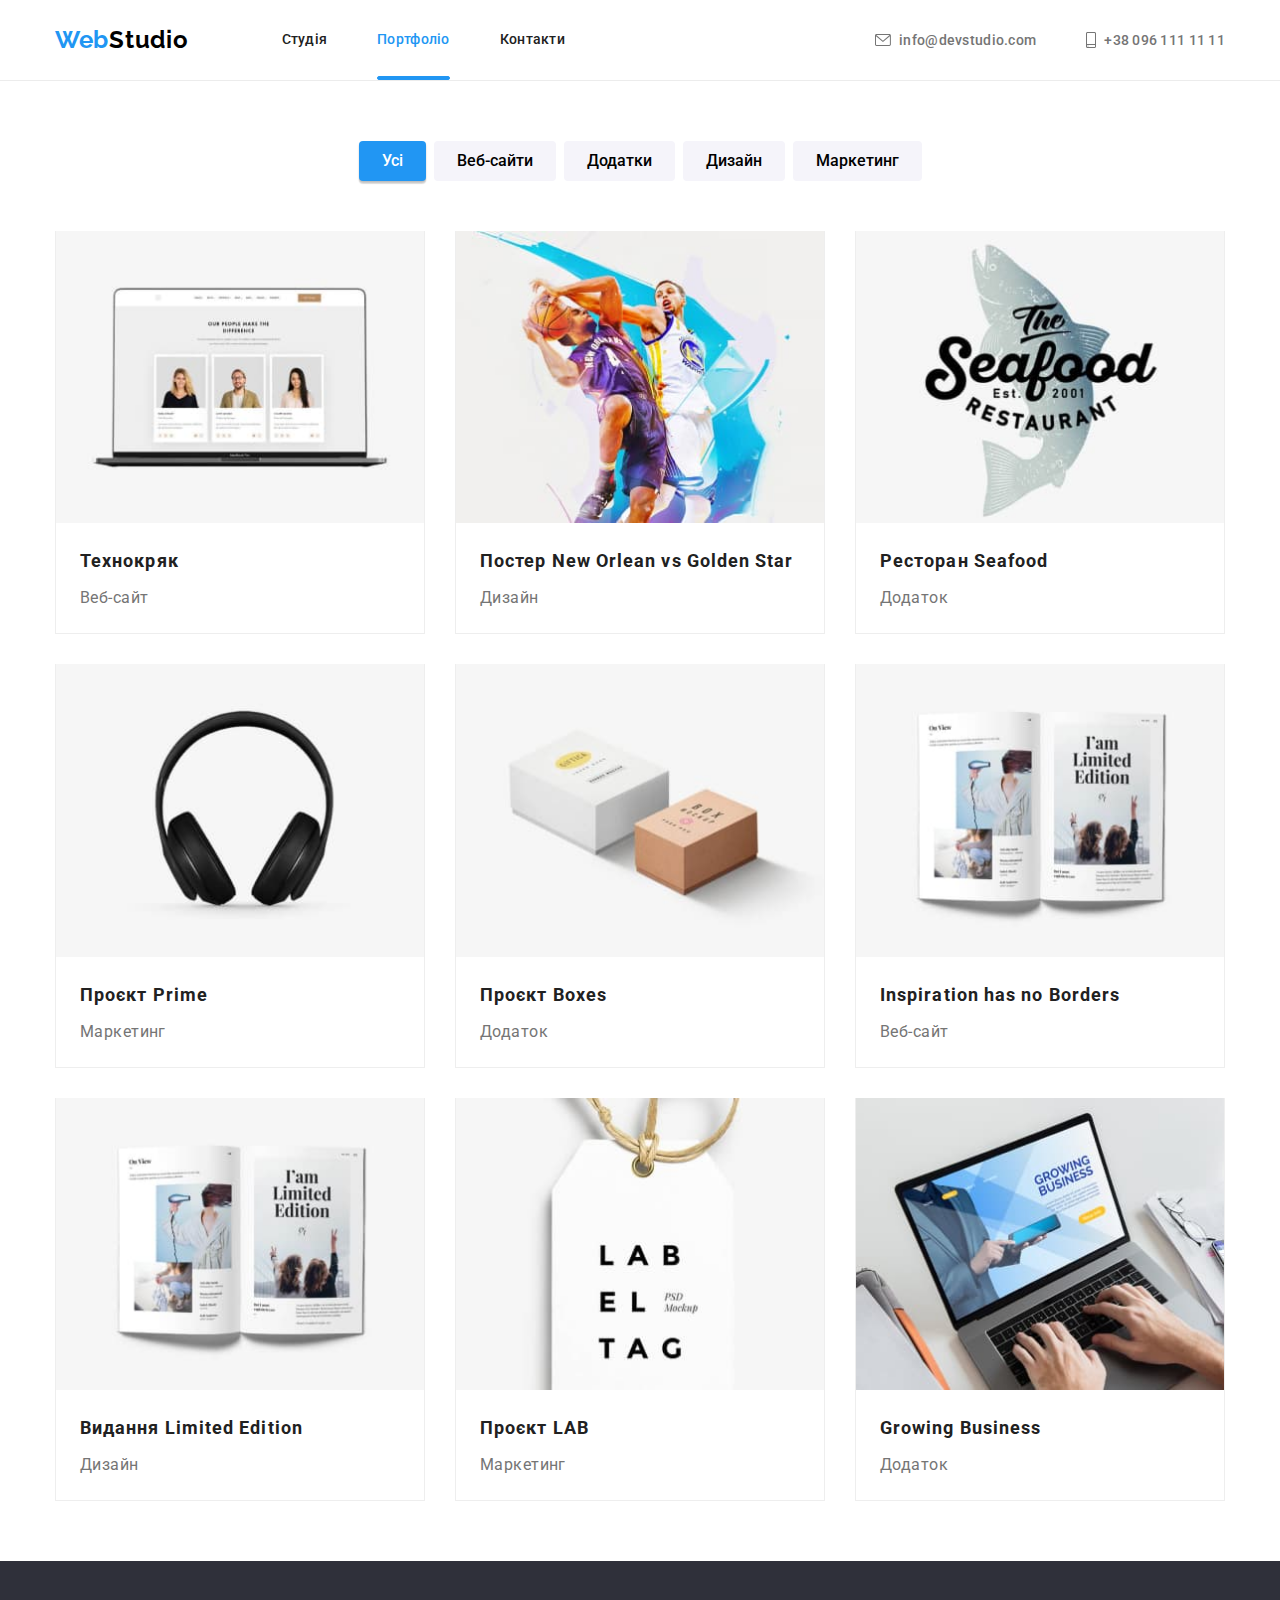
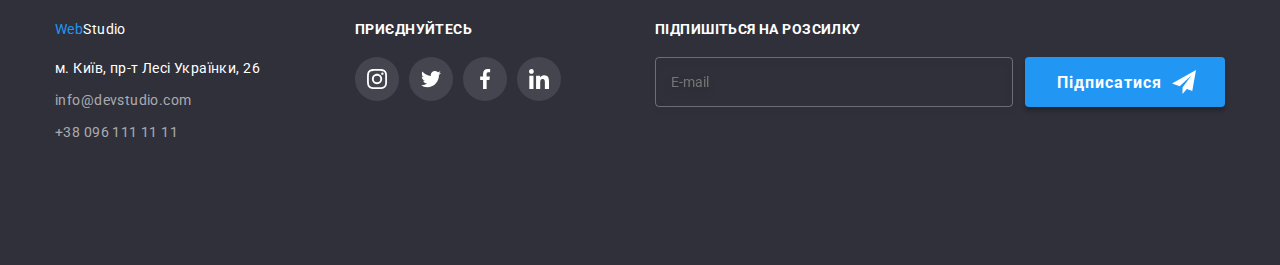
==== commit 7f1cb00a: "Added new layout and style" ====
--- a/portfolio.html
+++ b/portfolio.html
@@ -67,9 +67,10 @@
                 width="10"
                 height="16"
               >
-                <use href="./images/icons.svg#icon-smartphone"></use></svg
-              >+38 096 111 11 11</a
-            >
+                <use href="./images/icons.svg#icon-smartphone"></use>
+              </svg>
+              +38 096 111 11 11
+            </a>
           </li>
         </ul>
       </div>
@@ -80,27 +81,53 @@
               <use href="./images/icons.svg#icon-close"></use>
             </svg>
           </button>
-          <ul>
-            <li>
-              <a href="">Студія</a>
-            </li>
-            <li>
-              <a href="">Портфоліо</a>
-            </li>
-            <li>
-              <a href="">Контакти</a>
-            </li>
-          </ul>
-          <ul>
-            <li><a href=""> </a></li>
-            <li><a href=""> </a></li>
-          </ul>
-          <ul>
-            <li><a href=""> </a></li>
-            <li><a href=""> </a></li>
-            <li><a href=""> </a></li>
-            <li><a href=""> </a></li>
-          </ul>
+          <div class="mobile-menu__wrapper">
+            <ul class="mobile-menu__list list">
+              <li class="mobile-menu__item">
+                <a class="mobile-menu__link link" href="./index.html">Студія</a>
+              </li>
+              <li class="mobile-menu__item">
+                <a
+                  class="mobile-menu__link mobile-menu__link_current link"
+                  href="./portfolio.html"
+                  >Портфоліо</a
+                >
+              </li>
+              <li class="mobile-menu__item">
+                <a class="mobile-menu__link link" href="">Контакти</a>
+              </li>
+            </ul>
+          </div>
+          <div class="mobile-menu__contacts">
+            <ul class="mobile-contacts list">
+              <li class="mobile-menu__item">
+                <a class="mobile-menu__link link" href="tel:+3806111111"
+                  >+38 096 111 11 11
+                </a>
+              </li>
+              <li class="mobile-menu__item">
+                <a
+                  class="mobile-menu__link link"
+                  href="mailto:info@devstudio.com"
+                  >info@devstudio.com</a
+                >
+              </li>
+            </ul>
+            <ul class="mobile-menu-social list">
+              <li class="mobile-menu-social__item">
+                <a class="mobile-menu-social__link link" href="#">Instagram</a>
+              </li>
+              <li class="mobile-menu-social__item">
+                <a class="mobile-menu-social__link link" href="#">Twitter</a>
+              </li>
+              <li class="mobile-menu-social__item">
+                <a class="mobile-menu-social__link link" href="#">Facebook</a>
+              </li>
+              <li class="mobile-menu-social__item">
+                <a class="mobile-menu-social__link link" href="#">LinkedIn</a>
+              </li>
+            </ul>
+          </div>
         </div>
       </div>
     </header>
@@ -254,8 +281,8 @@
                 <div class="title-container">
                   <h2 class="projects-title">Inspiration has no Borders</h2>
                   <p class="projects-text">Веб-сайт</p>
-                </div></a
-              >
+                </div>
+              </a>
             </li>
             <li class="projects-item">
               <a class="projects-item-link link" href="">
@@ -378,8 +405,9 @@
                   width="20"
                   height="20"
                 >
-                  <use href="./images/icons.svg#icon-twitter"></use></svg
-              ></a>
+                  <use href="./images/icons.svg#icon-twitter"></use>
+                </svg>
+              </a>
             </li>
             <li class="join__item">
               <a class="join__link link" href="">
@@ -390,8 +418,9 @@
                   width="20"
                   height="20"
                 >
-                  <use href="./images/icons.svg#icon-facebook"></use></svg
-              ></a>
+                  <use href="./images/icons.svg#icon-facebook"></use>
+                </svg>
+              </a>
             </li>
             <li class="join__item">
               <a class="join__link link" href=""
@@ -402,8 +431,9 @@
                   width="20"
                   height="20"
                 >
-                  <use href="./images/icons.svg#icon-linkedin"></use></svg
-              ></a>
+                  <use href="./images/icons.svg#icon-linkedin"></use>
+                </svg>
+              </a>
             </li>
           </ul>
         </div>
@@ -435,5 +465,6 @@
         </div>
       </div>
     </footer>
+    <script src="./js/mobile-menu.js"></script>
   </body>
 </html>
--- a/css/main.min.css
+++ b/css/main.min.css
@@ -1 +1 @@
-:root{--accent-color: #2196f3;--main-color-page: #212121;--second-color-page: #757575;--color-text-light-threme: #000000;--color-text-dark-threme: #ffffff;--color-btn-filter-hover: #ffffff;--footer-address-text-color: rgba(255, 255, 255, 0.6);--placeholder-color: rgba(117, 117, 117, 0.5);--modal-form-color-border: rgba(33, 33, 33, 0.2);--backround-color-light: #ffffff;--backround-color-dark: #2f303a;--background-color-section-team: #f5f4fa;--background-color-btn-filter: #f5f4fa;--button-active: #188ce8;--header-border-color: #ececec;--border-color-projects-item: #eeeeee;--customers-text-color: #afb1b8;--social-link-color: #afb1b8;--duration-and-timing-function: 250ms cubic-bezier(0.4, 0, 0.2, 1)}.visually-hidden{position:absolute;white-space:nowrap;width:1px;height:1px;overflow:hidden;border:0;padding:0;clip:rect(0 0 0 0);clip-path:inset(50%);margin:-1px}.is-hidden{visibility:hidden;opacity:0;pointer-events:none;transform:translate(0%, -50%)}body{font-family:"Roboto",sans-serif;color:var(--main-color-page);font-size:14px;letter-spacing:.03em}h1,h2,h3,h4,h5,h6,p{margin-top:0;margin-bottom:0}ol,ul{margin-top:0;margin-bottom:0;padding-left:0}button{cursor:pointer}img{display:block}.link{text-decoration:none}.list{list-style:none}.header,.features,.works,.team__item,.portfolio{background-color:var(--backround-color-light)}.hero,.footer{background-color:var(--backround-color-dark)}@media screen and (max-width: 767px){.mobile-menu{position:fixed;top:0;left:0;z-index:99;width:100%;height:100%;background-color:var(--backround-color-light);opacity:0;visibility:hidden;pointer-events:none;transition:visibility var(----duration-and-timing-function),visibility var(--duration-and-timing-function)}.mobile-menu.is-open{opacity:1;visibility:visible;pointer-events:auto}.mobile-menu__container{position:relative}.mobile-menu__btn-close{position:absolute;top:10px;right:15px;line-height:0;background-color:rgba(0,0,0,0);border:0;padding:0}.mobile-menu__icon{width:40px;height:40px}}@media screen and (min-width: 768px){.mobile-menu{display:none}}.section-title{font-size:36px;line-height:1.67;text-align:center;letter-spacing:.03em}.section{padding-top:94px;padding-bottom:94px}.container{width:100%;padding-left:15px;padding-right:15px}@media screen and (min-width: 480px){.container{width:480px;margin-right:auto;margin-left:auto}}@media screen and (min-width: 768px){.container{width:768px}}@media screen and (min-width: 1200px){.container{width:1200px}}.backdrop{position:fixed;top:0;left:0;z-index:100;width:100%;height:100%;background-color:rgba(0,0,0,.2);transition:opacity var(--duration-and-timing-function),transform var(--duration-and-timing-function),visibility var(--duration-and-timing-function)}.modal{position:absolute;top:50%;left:50%;transform:translate(-50%, -50%);width:528px;padding:40px;background-color:var(--backround-color-light)}.btn-close-modal{position:absolute;top:8px;right:8px;width:30px;height:30px;display:flex;align-items:center;justify-content:center;background-color:rgba(0,0,0,0);border:1px solid rgba(0,0,0,.1);border-radius:50%;transition:fill var(--duration-and-timing-function)}.btn-close-modal:hover,.btn-close-modal:focus{fill:var(--accent-color)}.modal-form__title{font-weight:700;font-size:20px;line-height:1.15;text-align:center;letter-spacing:.03em;margin-bottom:12px}.modal-form{display:flex;flex-direction:column}.modal-form__desc{font-size:12px;line-height:1.16;letter-spacing:.01em;color:var(--second-color-page);margin-bottom:4px}.modal-form-input{width:100%;height:40px;border:1px solid var(--modal-form-color-border);border-radius:4px;padding:12px 12px 12px 42px;transition:border var(--duration-and-timing-function)}.modal-form-input:focus{outline:none;border:1px solid var(--accent-color);transition:border var(--duration-and-timing-function)}.input-container-name,.input-container-tel,.input-container-mail{position:relative;margin-bottom:10px}.form-icon{position:absolute;top:50%;transform:translateY(-50%);left:12px;transition:fill var(--duration-and-timing-function)}.modal-form-input:focus~.form-icon{fill:var(--accent-color)}.modal-form__comment{width:100%;height:120px;resize:none;border:1px solid var(--modal-form-color-border);border-radius:4px;padding:12px 16px;margin-bottom:20px}.modal-form__comment::placeholder{font-size:12px;line-height:1.17;letter-spacing:.01em;color:var(--placeholder-color)}.modal-form__comment:focus{outline:none;border:1px solid var(--accent-color);transition:border var(--duration-and-timing-function)}.modal-btn{width:200px;height:50px;padding-left:32px;padding-right:32px;padding-top:10px;padding-bottom:10px;font-weight:700;font-size:16px;line-height:1.88;letter-spacing:.06em;align-self:center;color:var(--color-text-dark-threme);background-color:var(--accent-color);cursor:pointer;border:1px solid rgba(0,0,0,0);border-radius:4px;box-shadow:0px 1px 3px rgba(0,0,0,.12),0px 1px 1px rgba(0,0,0,.14),0px 2px 1px rgba(0,0,0,.2);transition:background-color var(--duration-and-timing-function),box-shadow var(--duration-and-timing-function)}.modal-btn:hover{background-color:var(--button-active);box-shadow:0px 4px 4px rgba(0,0,0,.15)}.modal-form__license{margin-bottom:30px;margin-right:auto;margin-left:auto}.modal-form__icon{width:16px;height:15px;border:2px solid var(--main-color-page);border-radius:2px;cursor:pointer;transition:backround-color var(--duration-and-timing-function)}.modal-form__checkbox:checked+.modal-form__license-check>.modal-form__icon{background-color:var(--accent-color);border-color:var(--accent-color);fill:var(--color-text-dark-threme)}.modal-form__checkbox:focus+.modal-form__license-check>.modal-form__icon{box-shadow:0 0 0 2px var(--accent-color)}.modal-form__icon-active{display:none}.modal-form__license-check{display:inline-flex;align-items:center;font-size:14px;line-height:1.71;letter-spacing:.03em;color:var(--second-color-page)}.modal-form__checkbox:checked+.modal-form__license-check>.modal-form__icon .modal-form__icon-active{display:block}.modal-form__license-link{color:var(--accent-color)}@media screen and (max-width: 767px){.menu__list{display:none}.contacts{display:none}.mobile-btn-menu{line-height:0;border:none;background:rgba(0,0,0,0);padding:0}.mobile-btn-menu__icon{width:40px;height:40px}.header{padding-top:16px;padding-bottom:16px}}@media screen and (min-width: 768px)and (max-width: 1199px){.contacts__item:not(:last-child){margin-bottom:10px}.contacts__link{display:inline-flex;align-items:center}}.logo{font-family:"Raleway",sans-serif;font-weight:700;font-size:24px;line-height:1.2;color:var(--color-text-light-threme);letter-spacing:.03em}.logo_accent{color:var(--accent-color)}.header__container{display:flex;align-items:center;justify-content:space-between}.header{border-bottom:1px solid var(--header-border-color)}@media screen and (min-width: 768px){.mobile-btn-menu{display:none}.menu{display:flex;align-items:center}.menu__list{display:flex;align-items:center;gap:50px;margin-left:93px}.menu__link{display:block;font-weight:500;line-height:1.14;letter-spacing:.02em;color:inherit;padding-top:32px;padding-bottom:32px;transition:color var(--duration-and-timing-function)}.menu__link:hover,.menu__link:focus{color:var(--accent-color)}.menu__link_current{position:relative;color:var(--accent-color)}.menu__link_current::after{position:absolute;bottom:0;right:0;display:block;content:"";width:100%;height:4px;background-color:var(--accent-color);border:1px solid var(--accent-color);border-radius:2px}.contacts__link{font-family:"Roboto";font-weight:500;font-size:12px;line-height:1.16;letter-spacing:.02em;color:var(--second-color-page);transition:color var(--duration-and-timing-function)}.contacts__link:hover,.contacts__link:focus{color:var(--accent-color)}.contacts__icon{margin-right:8px;fill:currentColor}}@media screen and (min-width: 1200px){.contacts{display:flex;align-items:center;gap:50px;margin-left:auto}.contacts__link{display:flex;align-items:center;font-size:14px}}.hero{padding-top:200px;padding-bottom:200px;text-align:center;margin-left:auto;margin-right:auto;max-width:1600px;min-height:600px;background-image:linear-gradient(rgba(47, 48, 58, 0.4), rgba(47, 48, 58, 0.4)),url("../images/hero.jpg");background-size:cover;background-repeat:no-repeat;background-position:center}.hero__title{max-width:696px;margin-left:auto;margin-right:auto;margin-bottom:30px;font-weight:900;font-size:44px;line-height:1.36;letter-spacing:.06em;text-transform:uppercase;color:var(--color-text-dark-threme)}.hero__btn{padding-left:32px;padding-right:32px;padding-top:10px;padding-bottom:10px;font-weight:700;font-size:16px;line-height:1.88;letter-spacing:.06em;color:var(--color-text-dark-threme);background-color:var(--accent-color);cursor:pointer;border:1px solid rgba(0,0,0,0);border-radius:4px;transition:background-color var(--duration-and-timing-function),box-shadow var(--duration-and-timing-function)}.hero__btn:hover,.hero__btn:focus{background-color:var(--button-active);box-shadow:0px 4px 4px rgba(0,0,0,.15)}.features__list{display:flex;gap:30px}.features__sub-title{font-weight:700;font-size:inherit;line-height:1.14;text-transform:uppercase;margin-bottom:10px;padding-top:30px}.features__text{line-height:1.71;color:var(--second-color-page)}.features__item{flex-basis:calc((100% - 90px)/4)}.features.section{padding-bottom:0}.features__icon{display:block;width:70px;height:70px}.features__container{display:flex;height:120px;align-items:center;justify-content:center;border-radius:4px;background-color:var(--background-color-section-team)}.section-title_margin_end{margin-bottom:50px}.works__list{display:flex;gap:30px}.works__item{flex-basis:calc((100% - 60px)/3)}.works__thumb{position:relative}.works__thumb>.works__label{position:absolute;bottom:0;right:0;width:100%;height:70px;display:flex;align-items:center;justify-content:center;background-color:rgba(47,48,58,.8);font-size:14px;line-height:1.14;letter-spacing:.03em;text-transform:uppercase;color:var(--color-text-dark-threme)}.team{background-color:var(--background-color-section-team)}.team__list{display:flex;gap:30px}.team__item{padding-bottom:30px;border-radius:0px 0px 4px 4px;flex-basis:calc((100% - 90px)/4);box-shadow:0px 1px 3px rgba(0,0,0,.12),0px 1px 1px rgba(0,0,0,.14),0px 2px 1px rgba(0,0,0,.2)}.team__title{font-weight:500;font-size:16px;line-height:1.19;text-align:center;margin-bottom:10px;padding-top:30px}.team__text{font-size:16px;line-height:1.19;text-align:center;color:var(--second-color-page);margin-bottom:16px}.team__social-list{display:flex;justify-content:center;column-gap:10px;color:var(--social-link-color)}.team__social-link{display:flex;justify-content:center;align-items:center;width:44px;height:44px;border-radius:50%;color:var(--social-list__link-color);transition:color var(--duration-and-timing-function),background-color var(--duration-and-timing-function)}.team__social-link:hover,.team__social-link:focus{color:var(--color-text-dark-threme);background-color:var(--accent-color)}.team__social-icon{fill:currentColor}.customers-title{margin-bottom:50px;letter-spacing:.03em;color:var(--main-color-page)}.customers__list{display:flex;justify-content:center;align-items:center;gap:30px}.customers__item{flex-basis:calc((100% - 150px)/6)}.customers__link{display:flex;align-items:center;justify-content:center;height:92px;border:1px solid var(--customers-text-color);color:var(--customers-text-color);border-radius:4px;transition:color var(--duration-and-timing-function),border-color var(--duration-and-timing-function)}.customers__link:hover,.customers__link:focus{color:var(--accent-color);border-color:var(--accent-color)}.customers__icon{fill:currentColor}.footer{padding-top:60px;padding-bottom:60px}.footer-logo{display:block;font-family:"Raleway";font-weight:700;font-size:26px;line-height:1.19;color:var(--color-text-dark-threme);margin-bottom:20px}.address__link{font-family:inherit;font-style:normal;line-height:1.71;color:var(--color-text-dark-threme)}.address__link_address_font{font-family:inherit;font-style:normal;line-height:1.71;color:var(--footer-address-text-color);transition:color var(--duration-and-timing-function)}.address__link_address_font:hover,.address__link_address_font:focus{color:var(--accent-color)}.address__item:not(:last-child){margin-bottom:9px}.footer-container{display:flex;justify-content:space-between;align-items:baseline}.footer-list{display:flex;align-items:baseline;column-gap:70px}.footer-column>.column__title{font-size:14px;line-height:1.14;letter-spacing:.03em;text-transform:uppercase;color:var(--color-text-dark-threme);margin-bottom:20px}.join{display:flex;column-gap:10px}.join__link{display:flex;justify-content:center;align-items:center;width:44px;height:44px;color:var(--color-text-dark-threme);background-color:rgba(255,255,255,.1);border-radius:50%;transition:background-color var(--duration-and-timing-function)}.join__link:hover,.join__link:focus{background-color:var(--accent-color)}.join__icon{fill:currentColor}.subscription-form{display:flex}.subscription-form__email{width:358px;height:50px;background-color:inherit;border:1px solid rgba(255,255,255,.3);filter:drop-shadow(0px 4px 4px rgba(0, 0, 0, 0.15));border-radius:4px;padding:16px 15px;color:var(--color-text-dark-threme);margin-right:12px}.subscription-form__btn{position:relative;width:200px;height:50px;padding-left:28px;padding-right:62px;padding-top:10px;padding-bottom:10px;font-weight:700;font-size:16px;line-height:1.88;letter-spacing:.06em;color:var(--color-text-dark-threme);background-color:var(--accent-color);cursor:pointer;border:1px solid rgba(0,0,0,0);border-radius:4px;transition:background-color var(--duration-and-timing-function),box-shadow var(--duration-and-timing-function)}.subscription-form__btn:hover,.subscription-form__btn:focus{background-color:var(--button-active);box-shadow:0px 1px 3px rgba(0,0,0,.12),0px 1px 1px rgba(0,0,0,.14),0px 2px 1px rgba(0,0,0,.2)}.subscription-form__icon{position:absolute;top:50%;transform:translateY(-50%);right:28px;fill:currentColor}.filter{display:flex;gap:8px;justify-content:center;margin-bottom:50px}.filter-btn{font-family:inherit;font-weight:500;font-size:16px;line-height:1.62;padding-top:6px;padding-bottom:6px;padding-left:22px;padding-right:22px;border:1px solid rgba(0,0,0,0);border-radius:4px;background-color:var(--background-color-btn-filter);transition:color var(--duration-and-timing-function),background-color var(--duration-and-timing-function),box-shadow var(--duration-and-timing-function)}.filter-btn:hover,.filter-btn:focus{color:var(--color-btn-filter-hover);background-color:var(--accent-color);box-shadow:0px 3px 1px rgba(0,0,0,.1),0px 1px 2px rgba(0,0,0,.08),0px 2px 2px rgba(0,0,0,.12)}.accent-btn{color:var(--color-btn-filter-hover);background-color:var(--accent-color);box-shadow:0px 3px 1px rgba(0,0,0,.1),0px 1px 2px rgba(0,0,0,.08),0px 2px 2px rgba(0,0,0,.12)}.projects{display:flex;flex-wrap:wrap;gap:30px}.projects-item{flex-basis:calc((100% - 60px)/3);border-right:1px solid var(--border-color-projects-item);border-bottom:1px solid var(--border-color-projects-item);border-left:1px solid var(--border-color-projects-item);transition:box-shadow var(--duration-and-timing-function)}.projects-item:hover{box-shadow:0px 1px 1px rgba(0,0,0,.12),0px 4px 4px rgba(0,0,0,.06),1px 4px 6px rgba(0,0,0,.16)}.projects-item-wrapper{position:relative;overflow:hidden}.overlay{position:absolute;top:0;left:0;padding:63px 24px;font-family:"Roboto";font-size:18px;line-height:1.56;letter-spacing:.03em;background-color:rgba(33,150,243,.9);color:var(--color-text-dark-threme);transform:translateY(100%);transition:transform var(--duration-and-timing-function)}.projects-item-link{color:inherit}.projects-item-link:hover .overlay,.projects-item-link:focus .overlay{transform:translateY(0%)}img.projects-img{display:block;max-width:100%;height:auto}.projects-title{font-size:18px;line-height:2;letter-spacing:.06em}.projects-text{font-size:16px;line-height:1.88;color:var(--second-color-page)}.projects-title{margin-bottom:4px}.title-container{padding:20px 24px 20px 24px}/*# sourceMappingURL=main.min.css.map */+:root{--accent-color: #2196f3;--main-color-page: #212121;--second-color-page: #757575;--color-text-light-threme: #000000;--color-text-dark-threme: #ffffff;--color-btn-filter-hover: #ffffff;--footer-address-text-color: rgba(255, 255, 255, 0.6);--placeholder-color: rgba(117, 117, 117, 0.5);--modal-form-color-border: rgba(33, 33, 33, 0.2);--backround-color-light: #ffffff;--backround-color-dark: #2f303a;--background-color-section-team: #f5f4fa;--background-color-btn-filter: #f5f4fa;--button-active: #188ce8;--header-border-color: #ececec;--border-color-projects-item: #eeeeee;--customers-text-color: #afb1b8;--social-link-color: #afb1b8;--duration-and-timing-function: 250ms cubic-bezier(0.4, 0, 0.2, 1)}.visually-hidden{position:absolute;white-space:nowrap;width:1px;height:1px;overflow:hidden;border:0;padding:0;clip:rect(0 0 0 0);clip-path:inset(50%);margin:-1px}.is-hidden{visibility:hidden;opacity:0;pointer-events:none;transform:translate(0%, -50%)}body{font-family:"Roboto",sans-serif;color:var(--main-color-page);font-size:14px;letter-spacing:.03em}h1,h2,h3,h4,h5,h6,p{margin-top:0;margin-bottom:0}ol,ul{margin-top:0;margin-bottom:0;padding-left:0}button{cursor:pointer}img{display:block}.link{text-decoration:none}.list{list-style:none}.header,.features,.works,.team__item,.portfolio{background-color:var(--backround-color-light)}.hero,.footer{background-color:var(--backround-color-dark)}@media screen and (max-width: 767px){.mobile-menu{position:fixed;top:0;left:0;z-index:99;width:100%;height:100%;background-color:var(--backround-color-light);opacity:0;visibility:hidden;pointer-events:none;transition:visibility var(----duration-and-timing-function),visibility var(--duration-and-timing-function)}.mobile-menu.is-open{opacity:1;visibility:visible;pointer-events:auto}.mobile-menu__container{position:relative;height:100%;padding-top:48px;padding-bottom:48px;padding-left:40px;padding-right:40px}.mobile-menu__btn-close{position:absolute;top:10px;right:15px;line-height:0;background-color:rgba(0,0,0,0);border:0;padding:0}.mobile-menu__icon{width:40px;height:40px}}.mobile-menu__link{font-weight:500;font-size:40px;line-height:1.17;letter-spacing:.02em;color:var(--main-color-page);transition:color var(--duration-and-timing-function)}.mobile-menu__link:hover,.mobile-menu__link:focus{color:var(--accent-color)}.mobile-menu__wrapper{margin-bottom:auto}.mobile-contacts{margin-bottom:64px}.mobile-menu__item:not(:last-child){margin-bottom:32px}.mobile-menu__link_current{color:var(--accent-color)}.mobile-menu__link[href="tel:+3806111111"]{font-weight:500;font-size:34px;line-height:1.17;letter-spacing:.02em;color:var(--accent-color)}.mobile-menu__link[href="mailto:info@devstudio.com"]{font-weight:500;font-size:24px;line-height:1.17;letter-spacing:.02em;color:var(--second-color-page)}.mobile-menu-social{display:flex}.mobile-menu-social__item:not(:last-child){border-right:1px solid var(--modal-form-color-border);padding-right:5px}.mobile-menu-social__item:not(:first-child){padding-left:5px}.mobile-menu-social__link{font-weight:500;font-size:18px;line-height:1.22;letter-spacing:.02em;color:var(--accent-color)}.mobile-menu-social__link:not(:last-child){padding-right:5px}.mobile-menu-social__link:not(:first-child){padding-left:5px}@media screen and (min-width: 768px){.mobile-menu{display:none}}.section-title{font-size:28px;line-height:1.17;text-align:center;letter-spacing:.03em}.section{padding-top:60px;padding-bottom:60px}@media screen and (width: 1200px){.section{padding-top:94px;padding-bottom:94px}.section-title{font-size:36px;line-height:1.67}}.container{width:100%;padding-left:15px;padding-right:15px}@media screen and (min-width: 480px){.container{width:480px;margin-right:auto;margin-left:auto}}@media screen and (min-width: 768px){.container{width:768px}}@media screen and (min-width: 1200px){.container{width:1200px}}.backdrop{position:fixed;top:0;left:0;z-index:100;width:100%;height:100%;background-color:rgba(0,0,0,.2);transition:opacity var(--duration-and-timing-function),transform var(--duration-and-timing-function),visibility var(--duration-and-timing-function)}.modal{position:absolute;top:5%;left:50%;transform:translate(-50%);width:90%;padding:40px;background-color:var(--backround-color-light)}.btn-close-modal{position:absolute;top:8px;right:8px;width:30px;height:30px;display:flex;align-items:center;justify-content:center;background-color:rgba(0,0,0,0);border:1px solid rgba(0,0,0,.1);border-radius:50%;transition:fill var(--duration-and-timing-function)}.btn-close-modal:hover,.btn-close-modal:focus{fill:var(--accent-color)}@media screen and (min-width: 480px){.modal{top:50%;transform:translate(-50%, -50%);width:450px}}@media screen and (min-width: 1200px){.modal{width:528px}}.modal-form__title{font-weight:700;font-size:20px;line-height:1.5;text-align:center;letter-spacing:.03em;margin-bottom:12px}.modal-form{display:flex;flex-direction:column}.modal-form__desc{font-size:12px;line-height:1.16;letter-spacing:.01em;color:var(--second-color-page);margin-bottom:4px}.modal-form-input{width:100%;height:40px;border:1px solid var(--modal-form-color-border);border-radius:4px;padding:12px 12px 12px 42px;transition:border var(--duration-and-timing-function)}.modal-form-input:focus{outline:none;border:1px solid var(--accent-color);transition:border var(--duration-and-timing-function)}.input-container-name,.input-container-tel,.input-container-mail{position:relative;margin-bottom:10px}.form-icon{position:absolute;top:50%;transform:translateY(-50%);left:12px;transition:fill var(--duration-and-timing-function)}.modal-form-input:focus~.form-icon{fill:var(--accent-color)}.modal-form__comment{width:100%;height:120px;resize:none;border:1px solid var(--modal-form-color-border);border-radius:4px;padding:12px 16px;margin-bottom:20px}.modal-form__comment::placeholder{font-size:12px;line-height:1.17;letter-spacing:.01em;color:var(--placeholder-color)}.modal-form__comment:focus{outline:none;border:1px solid var(--accent-color);transition:border var(--duration-and-timing-function)}.modal-btn{width:200px;height:50px;padding-left:52px;padding-right:52px;padding-top:10px;padding-bottom:10px;font-weight:700;font-size:16px;line-height:1.88;letter-spacing:.06em;align-self:center;color:var(--color-text-dark-threme);background-color:var(--accent-color);cursor:pointer;border:1px solid rgba(0,0,0,0);border-radius:4px;box-shadow:0px 1px 3px rgba(0,0,0,.12),0px 1px 1px rgba(0,0,0,.14),0px 2px 1px rgba(0,0,0,.2);transition:background-color var(--duration-and-timing-function),box-shadow var(--duration-and-timing-function)}.modal-btn:hover{background-color:var(--button-active);box-shadow:0px 4px 4px rgba(0,0,0,.15)}.modal-form__license{margin-bottom:30px;margin-right:auto;margin-left:auto}.modal-form__icon{width:16px;height:15px;border:2px solid var(--main-color-page);border-radius:2px;cursor:pointer;transition:backround-color var(--duration-and-timing-function)}.modal-form__checkbox:checked+.modal-form__license-check>.modal-form__icon{background-color:var(--accent-color);border-color:var(--accent-color);fill:var(--color-text-dark-threme)}.modal-form__checkbox:focus+.modal-form__license-check>.modal-form__icon{box-shadow:0 0 0 2px var(--accent-color)}.modal-form__icon-active{display:none}.modal-form__license-check{font-size:12px;line-height:1.16;letter-spacing:.03em;color:var(--second-color-page)}.modal-form__checkbox:checked+.modal-form__license-check>.modal-form__icon .modal-form__icon-active{display:block}.modal-form__license-link{color:var(--accent-color)}@media screen and (min-width: 480px){.modal-form__license-check{display:inline-flex;align-items:center}.modal-form__comment{width:100%;height:96px}}@media screen and (min-width: 1200px){.modal-form__license-check{font-size:12px;line-height:1.16}}@media screen and (max-width: 767px){.menu__list{display:none}.contacts{display:none}.mobile-btn-menu{line-height:0;border:none;background:rgba(0,0,0,0);padding:0}.mobile-btn-menu__icon{width:40px;height:40px}.header{padding-top:16px;padding-bottom:16px}}@media screen and (min-width: 768px)and (max-width: 1199px){.contacts__item:not(:last-child){margin-bottom:10px}.contacts__link{display:inline-flex;align-items:center}}.logo{font-family:"Raleway",sans-serif;font-weight:700;font-size:24px;line-height:1.2;color:var(--color-text-light-threme);letter-spacing:.03em}.logo_accent{color:var(--accent-color)}.header__container{display:flex;align-items:center;justify-content:space-between}.header{border-bottom:1px solid var(--header-border-color)}@media screen and (min-width: 768px){.mobile-btn-menu{display:none}.menu{display:flex;align-items:center}.menu__list{display:flex;align-items:center;gap:50px;margin-left:93px}.menu__link{display:block;font-weight:500;line-height:1.14;letter-spacing:.02em;color:inherit;padding-top:32px;padding-bottom:32px;transition:color var(--duration-and-timing-function)}.menu__link:hover,.menu__link:focus{color:var(--accent-color)}.menu__link_current{position:relative;color:var(--accent-color)}.menu__link_current::after{position:absolute;bottom:0;right:0;display:block;content:"";width:100%;height:4px;background-color:var(--accent-color);border:1px solid var(--accent-color);border-radius:2px}.contacts__link{font-family:"Roboto";font-weight:500;font-size:12px;line-height:1.16;letter-spacing:.02em;color:var(--second-color-page);transition:color var(--duration-and-timing-function)}.contacts__link:hover,.contacts__link:focus{color:var(--accent-color)}.contacts__icon{margin-right:8px;fill:currentColor}}@media screen and (min-width: 1200px){.contacts{display:flex;align-items:center;gap:50px;margin-left:auto}.contacts__link{display:flex;align-items:center;font-size:14px}}.hero__container{padding-top:118px;padding-bottom:118px}.hero__title{max-width:360px;margin-left:auto;margin-right:auto;margin-bottom:30px;font-weight:900;font-size:26px;line-height:1.62;text-align:center;letter-spacing:.06em;text-transform:uppercase;color:var(--color-text-dark-threme)}.hero__btn{padding-left:24px;padding-right:24px;padding-top:10px;padding-bottom:10px;font-weight:700;font-size:16px;line-height:1.88;letter-spacing:.06em;color:var(--color-text-dark-threme);background-color:var(--accent-color);cursor:pointer;border:1px solid rgba(0,0,0,0);border-radius:4px;transition:background-color var(--duration-and-timing-function),box-shadow var(--duration-and-timing-function)}.hero__btn:hover,.hero__btn:focus{background-color:var(--button-active);box-shadow:0px 4px 4px rgba(0,0,0,.15)}.hero{text-align:center;margin-left:auto;margin-right:auto;max-width:767px;background-image:linear-gradient(rgba(47, 48, 58, 0.4), rgba(47, 48, 58, 0.4)),url("../images/mobile/hero.jpg");background-size:cover;background-repeat:no-repeat;background-position:center}@media(min-device-pixel-ratio: 2),(min-resolution: 192dpi),(min-resolution: 2dppx){.hero{background-image:linear-gradient(rgba(47, 48, 58, 0.4), rgba(47, 48, 58, 0.4)),url("../images/mobile/hero@2x.jpg")}}@media screen and (min-width: 768px){.hero{max-width:1199px;background-image:linear-gradient(rgba(47, 48, 58, 0.4), rgba(47, 48, 58, 0.4)),url("../images/tablet/hero.jpg")}}@media screen and (min-device-pixel-ratio: 2)and (min-width: 768px),screen and (min-resolution: 192dpi)and (min-width: 768px),screen and (min-resolution: 2dppx)and (min-width: 768px){.hero{background-image:linear-gradient(rgba(47, 48, 58, 0.4), rgba(47, 48, 58, 0.4)),url("../images/tablet/hero@2x.jpg")}}@media screen and (min-width: 1200px){.hero{max-width:1600px;background-image:linear-gradient(rgba(47, 48, 58, 0.4), rgba(47, 48, 58, 0.4)),url("../images/desktop/hero.jpg")}.hero__title{max-width:696px;font-size:44px;line-height:1.36}.hero__btn{padding-left:32px;padding-right:32px;font-size:16px;line-height:1.88}}@media screen and (min-device-pixel-ratio: 2)and (min-width: 1200px),screen and (min-resolution: 192dpi)and (min-width: 1200px),screen and (min-resolution: 2dppx)and (min-width: 1200px){.hero{background-image:linear-gradient(rgba(47, 48, 58, 0.4), rgba(47, 48, 58, 0.4)),url("../images/desktop/hero@2x.jpg")}}.features__sub-title{font-size:inherit;line-height:1.14;text-align:center;text-transform:uppercase;margin-bottom:10px;padding-top:30px}.features__text{font-size:14px;line-height:1.71;letter-spacing:.03em;line-height:1.71;color:var(--second-color-page)}.features__icon{display:block;width:70px;height:70px}.features__container{display:flex;height:120px;align-items:center;justify-content:center;border-radius:4px;background-color:var(--background-color-section-team)}.features__item{margin-bottom:30px}@media screen and (min-width: 768px)and (max-width: 1199px){.features__list{display:flex;flex-wrap:wrap;justify-content:space-between;gap:30px}.features__item{margin-bottom:0;width:354px}.features__container{max-width:100%}.features__sub-title{text-align:left}}@media screen and (min-width: 1200px){.features__list{display:flex;gap:30px}.features__item{flex-basis:calc((100% - 90px)/4)}}@media screen and (max-width: 1199px){.works{display:none}}.section-title_margin_end{margin-bottom:50px}.works__list{display:flex;gap:30px}.works__item{flex-basis:calc((100% - 60px)/3)}.works__thumb{position:relative}.works__thumb>.works__label{position:absolute;bottom:0;right:0;width:100%;height:70px;display:flex;align-items:center;justify-content:center;background-color:rgba(47,48,58,.8);font-size:14px;line-height:1.14;letter-spacing:.03em;text-transform:uppercase;color:var(--color-text-dark-threme)}.team{background-color:var(--background-color-section-team)}.team__img{display:block;width:100%;height:auto}.team__item{padding-bottom:30px;margin-bottom:30px;border-radius:0px 0px 4px 4px;flex-basis:calc((100% - 90px)/4);box-shadow:0px 1px 3px rgba(0,0,0,.12),0px 1px 1px rgba(0,0,0,.14),0px 2px 1px rgba(0,0,0,.2)}.team__title{font-weight:500;font-size:16px;line-height:1.19;text-align:center;margin-bottom:10px;padding-top:30px}.team__text{font-size:16px;line-height:1.19;text-align:center;letter-spacing:.03em;color:var(--second-color-page);margin-bottom:16px}.team__social-icon{width:20px;height:20px}.team__social-list{display:flex;justify-content:center;column-gap:10px;color:var(--social-link-color)}.team__social-link{display:flex;justify-content:center;align-items:center;width:44px;height:44px;border-radius:50%;color:var(--social-list__link-color);transition:color var(--duration-and-timing-function),background-color var(--duration-and-timing-function)}.team__social-link:hover,.team__social-link:focus{color:var(--color-text-dark-threme);background-color:var(--accent-color)}.team__social-icon{fill:currentColor}@media screen and (min-width: 768px){.team__img{width:354px}.team__item{width:354px}.team__list{display:flex;flex-wrap:wrap;gap:30px}}@media screen and (min-width: 1200px){.team__img{width:270px}.team__item{width:270px}}.customers__link{display:flex;align-items:center;justify-content:center;height:92px;border:1px solid var(--customers-text-color);color:var(--customers-text-color);border-radius:4px;transition:color var(--duration-and-timing-function),border-color var(--duration-and-timing-function)}.customers__link:hover,.customers__link:focus{color:var(--accent-color);border-color:var(--accent-color)}.customers__list{display:flex;flex-wrap:wrap;justify-content:center;align-items:center;gap:30px}.customers__item{flex-basis:calc((100% - 30px)/2)}.customers__icon{fill:currentColor}@media screen and (min-width: 768px){.customers__item{flex-basis:calc((100% - 60px)/3)}}@media screen and (min-width: 1200px){.customers__list{flex-wrap:nowrap}.customers__item{flex-basis:calc((100% - 150px)/6)}}.footer{padding-top:60px;padding-bottom:60px}.footer-logo{display:block;text-align:center;color:var(--color-text-dark-threme);margin-bottom:20px}.footer-container{display:flex;flex-direction:column}.footer-column:not(:last-child){margin-bottom:60px}.address__link{font-family:inherit;font-style:normal;line-height:1.71;color:var(--color-text-dark-threme)}.address__link_address_font{font-family:inherit;font-style:normal;line-height:1.71;color:var(--footer-address-text-color);transition:color var(--duration-and-timing-function)}.address__link_address_font:hover,.address__link_address_font:focus{color:var(--accent-color)}.address__item{text-align:center}.address__item:not(:last-child){margin-bottom:8px}.column__title{font-family:"Roboto";font-style:normal;font-weight:700;font-size:14px;line-height:16px;text-align:center;letter-spacing:.03em;text-transform:uppercase;margin-bottom:20px;color:var(--color-text-dark-threme)}.join{display:flex;justify-content:center;column-gap:10px}.join__link{display:flex;justify-content:center;align-items:center;width:44px;height:44px;color:var(--color-text-dark-threme);background-color:rgba(255,255,255,.1);border-radius:50%;transition:background-color var(--duration-and-timing-function)}.join__link:hover,.join__link:focus{background-color:var(--accent-color)}.join__icon{width:20px;height:20px;fill:currentColor}.subscription-form__email{width:100%;height:50px;background-color:inherit;border:1px solid rgba(255,255,255,.3);filter:drop-shadow(0px 4px 4px rgba(0, 0, 0, 0.15));border-radius:4px;padding:16px 15px;color:var(--color-text-dark-threme);margin-bottom:20px}.subscription-form__btn{position:relative;display:block;margin-left:auto;margin-right:auto;width:200px;height:50px;padding-left:31px;padding-right:64px;padding-top:10px;padding-bottom:10px;font-weight:700;font-size:16px;line-height:1.88;letter-spacing:.06em;color:var(--color-text-dark-threme);background-color:var(--accent-color);cursor:pointer;border:1px solid rgba(0,0,0,0);border-radius:4px;box-shadow:0px 4px 4px rgba(0,0,0,.25);transition:background-color var(--duration-and-timing-function),box-shadow var(--duration-and-timing-function)}.subscription-form__btn:hover,.subscription-form__btn:focus{background-color:var(--button-active);box-shadow:0px 1px 3px rgba(0,0,0,.12),0px 1px 1px rgba(0,0,0,.14),0px 2px 1px rgba(0,0,0,.2)}.subscription-form__icon{position:absolute;top:50%;transform:translateY(-50%);right:28px;fill:currentColor}@media screen and (min-width: 768px){.footer-container{flex-direction:row;flex-wrap:wrap;justify-content:center}.footer-column{width:50%}.footer-column:last-child{width:60%}}@media screen and (min-width: 1200px){.footer-logo,.address__item,.column__title{text-align:left}.join{justify-content:start}.footer-container{flex-wrap:nowrap;justify-content:space-between}.subscription-form{display:flex}.subscription-form__email{width:358px;margin-bottom:0;margin-right:12px}}.filter{width:80%;display:flex;flex-wrap:wrap;justify-content:flex-start;gap:8px;margin-bottom:40px}.filter-btn{font-family:inherit;font-weight:500;font-size:16px;line-height:1.62;padding-top:6px;padding-bottom:6px;padding-left:22px;padding-right:22px;border:1px solid rgba(0,0,0,0);border-radius:4px;background-color:var(--background-color-btn-filter);transition:color var(--duration-and-timing-function),background-color var(--duration-and-timing-function),box-shadow var(--duration-and-timing-function)}.filter-btn:hover,.filter-btn:focus{color:var(--color-btn-filter-hover);background-color:var(--accent-color);box-shadow:0px 3px 1px rgba(0,0,0,.1),0px 1px 2px rgba(0,0,0,.08),0px 2px 2px rgba(0,0,0,.12)}.accent-btn{color:var(--color-btn-filter-hover);background-color:var(--accent-color);box-shadow:0px 3px 1px rgba(0,0,0,.1),0px 1px 2px rgba(0,0,0,.08),0px 2px 2px rgba(0,0,0,.12)}@media screen and (min-width: 768px){.filter{width:auto;display:flex;flex-wrap:no-wrap;justify-content:center;margin-bottom:30px}}@media screen and (min-width: 768px){.filter{margin-bottom:50px}}.projects-img{display:block;width:100%;height:auto}.projects{display:flex;flex-wrap:wrap;gap:30px}.projects-item{width:100%;border-right:1px solid var(--border-color-projects-item);border-bottom:1px solid var(--border-color-projects-item);border-left:1px solid var(--border-color-projects-item);transition:box-shadow var(--duration-and-timing-function)}.projects-item:hover{box-shadow:0px 1px 1px rgba(0,0,0,.12),0px 4px 4px rgba(0,0,0,.06),1px 4px 6px rgba(0,0,0,.16)}.projects-item-wrapper{position:relative;overflow:hidden}.overlay{position:absolute;top:0;left:0;display:flex;align-items:center;width:100%;height:100%;padding-left:24px;padding-right:24px;font-family:"Roboto";font-size:18px;line-height:1.56;letter-spacing:.03em;background-color:rgba(33,150,243,.9);color:var(--color-text-dark-threme);transform:translateY(200%);transition:transform var(--duration-and-timing-function)}.projects-item-link{display:flex;flex-direction:column;color:inherit}.projects-item-link:hover .overlay,.projects-item-link:focus .overlay{transform:translateY(0%)}img.projects-img{display:block;max-width:100%;height:auto}.projects-title{font-size:18px;line-height:2;letter-spacing:.06em}.projects-text{font-size:16px;line-height:1.88;color:var(--second-color-page)}.projects-title{margin-bottom:4px}.title-container{padding:20px 24px 20px 24px;flex-grow:1}@media screen and (max-width: 480px){.overlay{font-size:16px}}@media screen and (min-width: 768px){.projects-item{width:354px}}@media screen and (min-width: 1200px){.projects-item{width:370px}}/*# sourceMappingURL=main.min.css.map */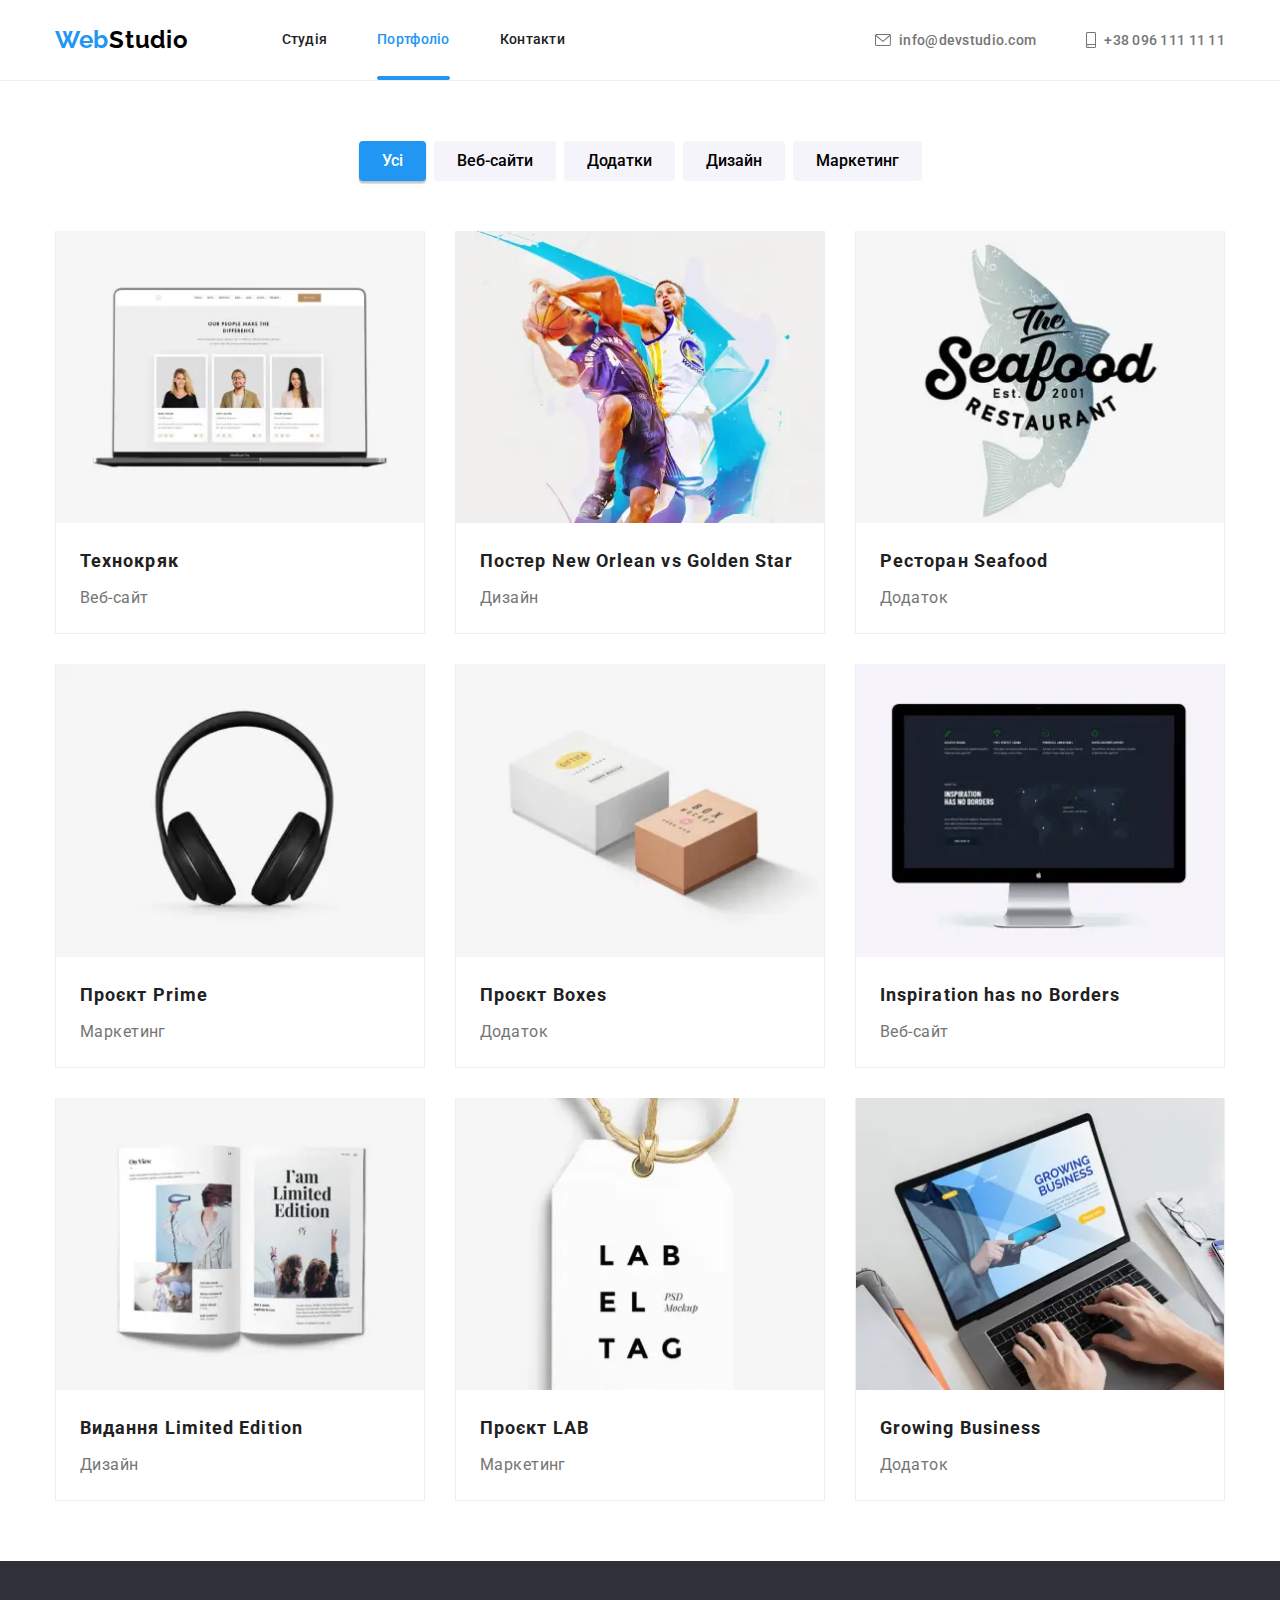
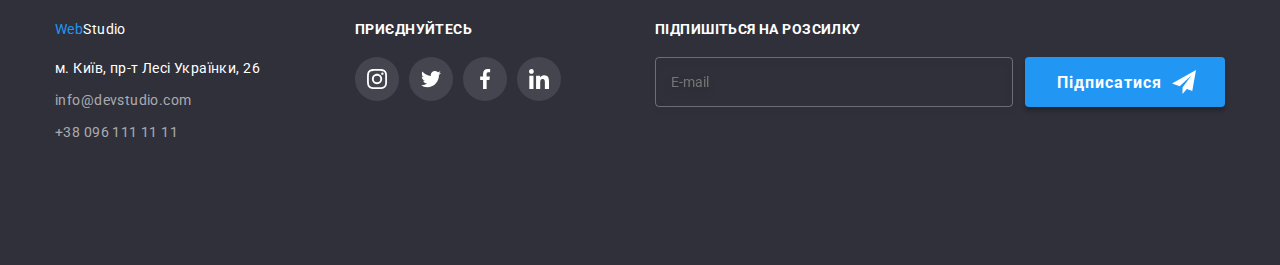
==== commit 21406701: "Added adaptive img" ====
--- a/portfolio.html
+++ b/portfolio.html
@@ -159,12 +159,60 @@
             <li class="projects-item">
               <a class="projects-item-link link" href="">
                 <div class="projects-item-wrapper">
-                  <img
-                    class="projects-img"
-                    src="./images/portfolio-img-1.jpg"
-                    alt="Технокряк"
-                    width="370"
-                  />
+                  <picture>
+                    <source
+                      srcset="
+                        ./images/desktop/portfolio-img-1-desktop.webp    1x,
+                        ./images/desktop/portfolio-img-1-desktop@2x.webp 2x
+                      "
+                      media="(min-width: 1200px)"
+                      type="image/webp"
+                    />
+                    <source
+                      srcset="
+                        ./images/desktop/portfolio-img-1-desktop.jpg    1x,
+                        ./images/desktop/portfolio-img-1-desktop@2x.jpg 2x
+                      "
+                      media="(min-width: 1200px)"
+                    />
+                    <source
+                      srcset="
+                        ./images/tablet/portfolio-img-1-tablet.webp    1x,
+                        ./images/tablet/portfolio-img-1-tablet@2x.webp 2x
+                      "
+                      media="(min-width: 768px)"
+                      type="image/webp"
+                    />
+                    <source
+                      srcset="
+                        ./images/tablet/portfolio-img-1-tablet.jpg    1x,
+                        ./images/tablet/portfolio-img-1-tablet@2x.jpg 2x
+                      "
+                      media="(min-width: 768px)"
+                    />
+                    <source
+                      srcset="
+                        ./images/mobile/portfolio-img-1-mobile.webp    1x,
+                        ./images/mobile/portfolio-img-1-mobile@2x.webp 2x
+                      "
+                      media="(min-width: 450px)"
+                      type="image/webp"
+                    />
+                    <source
+                      srcset="
+                        ./images/mobile/portfolio-img-1-mobile.jpg    1x,
+                        ./images/mobile/portfolio-img-1-mobile@2x.jpg 2x
+                      "
+                      media="(min-width: 450px)"
+                    />
+                    <img
+                      class="projects-img"
+                      src="./images/mobile/portfolio-img-1-mobile.jpg"
+                      alt="Технокряк"
+                      width="370"
+                    />
+                  </picture>
+
                   <p class="overlay">
                     Ресурс пропонує комплексні пропозиції з різним рівнем
                     функціоналу та сервісів. Все це дозволить відвідувачу
@@ -180,12 +228,60 @@
             <li class="projects-item">
               <a class="projects-item-link link" href="">
                 <div class="projects-item-wrapper">
-                  <img
-                    class="projects-img"
-                    src="./images/portfolio-img-2.jpg"
-                    alt="Постер New Orlean vs Golden Star"
-                    width="370"
-                  />
+                  <picture>
+                    <source
+                      srcset="
+                        ./images/desktop/portfolio-img-2-desktop.webp    1x,
+                        ./images/desktop/portfolio-img-2-desktop@2x.webp 2x
+                      "
+                      media="(min-width: 1200px)"
+                      type="image/webp"
+                    />
+                    <source
+                      srcset="
+                        ./images/desktop/portfolio-img-2-desktop.jpg    1x,
+                        ./images/desktop/portfolio-img-2-desktop@2x.jpg 2x
+                      "
+                      media="(min-width: 1200px)"
+                    />
+                    <source
+                      srcset="
+                        ./images/tablet/portfolio-img-2-tablet.webp    1x,
+                        ./images/tablet/portfolio-img-2-tablet@2x.webp 2x
+                      "
+                      media="(min-width: 768px)"
+                      type="image/webp"
+                    />
+                    <source
+                      srcset="
+                        ./images/tablet/portfolio-img-2-tablet.jpg    1x,
+                        ./images/tablet/portfolio-img-2-tablet@2x.jpg 2x
+                      "
+                      media="(min-width: 768px)"
+                    />
+
+                    <source
+                      srcset="
+                        ./images/mobile/portfolio-img-2-mobile.webp    1x,
+                        ./images/mobile/portfolio-img-2-mobile@2x.webp 2x
+                      "
+                      media="(min-width: 450px)"
+                      type="image/webp"
+                    />
+                    <source
+                      srcset="
+                        ./images/mobile/portfolio-img-2-mobile.jpg    1x,
+                        ./images/mobile/portfolio-img-2-mobile@2x.jpg 2x
+                      "
+                      media="(min-width: 450px)"
+                    />
+                    <img
+                      class="projects-img"
+                      src="./images/mobile/portfolio-img-2-mobile.jpg"
+                      alt="Постер New Orlean vs Golden Star"
+                      width="370"
+                    />
+                  </picture>
                   <p class="overlay">
                     Ресурс пропонує комплексні пропозиції з різним рівнем
                     функціоналу та сервісів. Все це дозволить відвідувачу
@@ -203,12 +299,60 @@
             <li class="projects-item">
               <a class="projects-item-link link" href="">
                 <div class="projects-item-wrapper">
-                  <img
-                    class="projects-img"
-                    src="./images/portfolio-img-3.jpg"
-                    alt="Ресторан Seafood"
-                    width="370"
-                  />
+                  <picture>
+                    <source
+                      srcset="
+                        ./images/desktop/portfolio-img-3-desktop.webp    1x,
+                        ./images/desktop/portfolio-img-3-desktop@2x.webp 2x
+                      "
+                      media="(min-width: 1200px)"
+                      type="image/webp"
+                    />
+                    <source
+                      srcset="
+                        ./images/desktop/portfolio-img-3-desktop.jpg    1x,
+                        ./images/desktop/portfolio-img-3-desktop@2x.jpg 2x
+                      "
+                      media="(min-width: 1200px)"
+                    />
+                    <source
+                      srcset="
+                        ./images/tablet/portfolio-img-3-tablet.webp    1x,
+                        ./images/tablet/portfolio-img-3-tablet@2x.webp 2x
+                      "
+                      media="(min-width: 768px)"
+                      type="image/webp"
+                    />
+                    <source
+                      srcset="
+                        ./images/tablet/portfolio-img-3-tablet.jpg    1x,
+                        ./images/tablet/portfolio-img-3-tablet@2x.jpg 2x
+                      "
+                      media="(min-width: 768px)"
+                    />
+                    <source
+                      srcset="
+                        ./images/mobile/portfolio-img-3-mobile.webp    1x,
+                        ./images/mobile/portfolio-img-3-mobile@2x.webp 2x
+                      "
+                      media="(min-width: 450px)"
+                      type="image/webp"
+                    />
+                    <source
+                      srcset="
+                        ./images/mobile/portfolio-img-3-mobile.jpg    1x,
+                        ./images/mobile/portfolio-img-3-mobile@2x.jpg 2x
+                      "
+                      media="(min-width: 450px)"
+                    />
+                    <img
+                      class="projects-img"
+                      src="./images/mobile/portfolio-img-3-mobile.jpg "
+                      alt="Ресторан Seafood"
+                      width="370"
+                    />
+                  </picture>
+
                   <p class="overlay">
                     Ресурс пропонує комплексні пропозиції з різним рівнем
                     функціоналу та сервісів. Все це дозволить відвідувачу
@@ -224,12 +368,60 @@
             <li class="projects-item">
               <a class="projects-item-link link" href="">
                 <div class="projects-item-wrapper">
-                  <img
-                    class="projects-img"
-                    src="./images/portfolio-img-4.jpg"
-                    alt="Проєкт Prime"
-                    width="370"
-                  />
+                  <picture>
+                    <source
+                      srcset="
+                        ./images/desktop/portfolio-img-4-desktop.webp    1x,
+                        ./images/desktop/portfolio-img-4-desktop@2x.webp 2x
+                      "
+                      media="(min-width: 1200px)"
+                      type="image/webp"
+                    />
+                    <source
+                      srcset="
+                        ./images/desktop/portfolio-img-4-desktop.jpg    1x,
+                        ./images/desktop/portfolio-img-4-desktop@2x.jpg 2x
+                      "
+                      media="(min-width: 1200px)"
+                    />
+                    <source
+                      srcset="
+                        ./images/tablet/portfolio-img-4-tablet.webp    1x,
+                        ./images/tablet/portfolio-img-4-tablet@2x.webp 2x
+                      "
+                      media="(min-width: 768px)"
+                      type="image/webp"
+                    />
+                    <source
+                      srcset="
+                        ./images/tablet/portfolio-img-4-tablet.jpg    1x,
+                        ./images/tablet/portfolio-img-4-tablet@2x.jpg 2x
+                      "
+                      media="(min-width: 768px)"
+                    />
+                    <source
+                      srcset="
+                        ./images/mobile/portfolio-img-4-mobile.webp    1x,
+                        ./images/mobile/portfolio-img-4-mobile@2x.webp 2x
+                      "
+                      media="(min-width: 450px)"
+                      type="image/webp"
+                    />
+                    <source
+                      srcset="
+                        ./images/mobile/portfolio-img-4-mobile.jpg    1x,
+                        ./images/mobile/portfolio-img-4-mobile@2x.jpg 2x
+                      "
+                      media="(min-width: 450px)"
+                    />
+                    <img
+                      class="projects-img"
+                      src="./images/mobile/portfolio-img-4-mobile.jpg"
+                      alt="Проєкт Prime"
+                      width="370"
+                    />
+                  </picture>
+
                   <p class="overlay">
                     Ресурс пропонує комплексні пропозиції з різним рівнем
                     функціоналу та сервісів. Все це дозволить відвідувачу
@@ -245,12 +437,60 @@
             <li class="projects-item">
               <a class="projects-item-link link" href="">
                 <div class="projects-item-wrapper">
-                  <img
-                    class="projects-img"
-                    src="./images/portfolio-img-5.jpg"
-                    alt="Проєкт Boxes"
-                    width="370"
-                  />
+                  <picture>
+                    <source
+                      srcset="
+                        ./images/desktop/portfolio-img-5-desktop.webp    1x,
+                        ./images/desktop/portfolio-img-5-desktop@2x.webp 2x
+                      "
+                      media="(min-width: 1200px)"
+                      type="image/webp"
+                    />
+                    <source
+                      srcset="
+                        ./images/desktop/portfolio-img-5-desktop.jpg    1x,
+                        ./images/desktop/portfolio-img-5-desktop@2x.jpg 2x
+                      "
+                      media="(min-width: 1200px)"
+                    />
+                    <source
+                      srcset="
+                        ./images/tablet/portfolio-img-5-tablet.webp    1x,
+                        ./images/tablet/portfolio-img-5-tablet@2x.webp 2x
+                      "
+                      media="(min-width: 768px)"
+                      type="image/webp"
+                    />
+                    <source
+                      srcset="
+                        ./images/tablet/portfolio-img-5-tablet.jpg    1x,
+                        ./images/tablet/portfolio-img-5-tablet@2x.jpg 2x
+                      "
+                      media="(min-width: 768px)"
+                    />
+                    <source
+                      srcset="
+                        ./images/mobile/portfolio-img-5-mobile.webp    1x,
+                        ./images/mobile/portfolio-img-5-mobile@2x.webp 2x
+                      "
+                      media="(min-width: 450px)"
+                      type="image/webp"
+                    />
+                    <source
+                      srcset="
+                        ./images/mobile/portfolio-img-5-mobile.jpg    1x,
+                        ./images/mobile/portfolio-img-5-mobile@2x.jpg 2x
+                      "
+                      media="(min-width: 450px)"
+                    />
+                    <img
+                      class="projects-img"
+                      src="./images/mobile/portfolio-img-5-mobile.jpg"
+                      alt="Проєкт Boxes"
+                      width="370"
+                    />
+                  </picture>
+
                   <p class="overlay">
                     Ресурс пропонує комплексні пропозиції з різним рівнем
                     функціоналу та сервісів. Все це дозволить відвідувачу
@@ -266,12 +506,60 @@
             <li class="projects-item">
               <a class="projects-item-link link" href=""
                 ><div class="projects-item-wrapper">
-                  <img
-                    class="projects-img"
-                    src="./images/portfolio-img-6.jpg"
-                    alt="Inspiration has no Borders"
-                    width="370"
-                  />
+                  <picture>
+                    <source
+                      srcset="
+                        ./images/desktop/portfolio-img-6-desktop.webp    1x,
+                        ./images/desktop/portfolio-img-6-desktop@2x.webp 2x
+                      "
+                      media="(min-width: 1200px)"
+                      type="image/webp"
+                    />
+                    <source
+                      srcset="
+                        ./images/desktop/portfolio-img-6-desktop.jpg    1x,
+                        ./images/desktop/portfolio-img-6-desktop@2x.jpg 2x
+                      "
+                      media="(min-width: 1200px)"
+                    />
+                    <source
+                      srcset="
+                        ./images/tablet/portfolio-img-6-tablet.webp    1x,
+                        ./images/tablet/portfolio-img-6-tablet@2x.webp 2x
+                      "
+                      media="(min-width: 768px)"
+                      type="image/webp"
+                    />
+                    <source
+                      srcset="
+                        ./images/tablet/portfolio-img-6-tablet.jpg    1x,
+                        ./images/tablet/portfolio-img-6-tablet@2x.jpg 2x
+                      "
+                      media="(min-width: 768px)"
+                    />
+                    <source
+                      srcset="
+                        ./images/mobile/portfolio-img-6-mobile.webp    1x,
+                        ./images/mobile/portfolio-img-6-mobile@2x.webp 2x
+                      "
+                      media="(min-width: 450px)"
+                      type="image/webp"
+                    />
+                    <source
+                      srcset="
+                        ./images/mobile/portfolio-img-6-mobile.jpg    1x,
+                        ./images/mobile/portfolio-img-6-mobile@2x.jpg 2x
+                      "
+                      media="(min-width: 450px)"
+                    />
+                    <img
+                      class="projects-img"
+                      src="./images/mobile/portfolio-img-6-mobile.jpg"
+                      alt="Inspiration has no Borders"
+                      width="370"
+                    />
+                  </picture>
+
                   <p class="overlay">
                     Ресурс пропонує комплексні пропозиції з різним рівнем
                     функціоналу та сервісів. Все це дозволить відвідувачу
@@ -287,11 +575,59 @@
             <li class="projects-item">
               <a class="projects-item-link link" href="">
                 <div class="projects-item-wrapper">
-                  <img
-                    class="projects-img"
-                    src="./images/portfolio-img-7.jpg"
-                    alt="Видання Limited Edition"
-                  />
+                  <picture>
+                    <source
+                      srcset="
+                        ./images/desktop/portfolio-img-7-desktop.webp    1x,
+                        ./images/desktop/portfolio-img-7-desktop@2x.webp 2x
+                      "
+                      media="(min-width: 1200px)"
+                      type="image/webp"
+                    />
+                    <source
+                      srcset="
+                        ./images/desktop/portfolio-img-7-desktop.jpg    1x,
+                        ./images/desktop/portfolio-img-7-desktop@2x.jpg 2x
+                      "
+                      media="(min-width: 1200px)"
+                    />
+                    <source
+                      srcset="
+                        ./images/tablet/portfolio-img-7-tablet.webp    1x,
+                        ./images/tablet/portfolio-img-7-tablet@2x.webp 2x
+                      "
+                      media="(min-width: 768px)"
+                      type="image/webp"
+                    />
+                    <source
+                      srcset="
+                        ./images/tablet/portfolio-img-7-tablet.jpg    1x,
+                        ./images/tablet/portfolio-img-7-tablet@2x.jpg 2x
+                      "
+                      media="(min-width: 768px)"
+                    />
+                    <source
+                      srcset="
+                        ./images/mobile/portfolio-img-7-mobile.webp    1x,
+                        ./images/mobile/portfolio-img-7-mobile@2x.webp 2x
+                      "
+                      media="(min-width: 450px)"
+                      type="image/webp"
+                    />
+                    <source
+                      srcset="
+                        ./images/mobile/portfolio-img-7-mobile.jpg    1x,
+                        ./images/mobile/portfolio-img-7-mobile@2x.jpg 2x
+                      "
+                      media="(min-width: 450px)"
+                    />
+                    <img
+                      class="projects-img"
+                      src="./images/mobile/portfolio-img-7-mobile.jpg"
+                      alt="Видання Limited Edition"
+                    />
+                  </picture>
+
                   <p class="overlay">
                     Ресурс пропонує комплексні пропозиції з різним рівнем
                     функціоналу та сервісів. Все це дозволить відвідувачу
@@ -307,12 +643,60 @@
             <li class="projects-item">
               <a class="projects-item-link link" href="">
                 <div class="projects-item-wrapper">
-                  <img
-                    class="projects-img"
-                    src="./images/portfolio-img-8.jpg"
-                    alt="Проєкт LAB"
-                    width="370"
-                  />
+                  <picture>
+                    <source
+                      srcset="
+                        ./images/desktop/portfolio-img-8-desktop.webp    1x,
+                        ./images/desktop/portfolio-img-8-desktop@2x.webp 2x
+                      "
+                      media="(min-width: 1200px)"
+                      type="image/webp"
+                    />
+                    <source
+                      srcset="
+                        ./images/desktop/portfolio-img-8-desktop.jpg    1x,
+                        ./images/desktop/portfolio-img-8-desktop@2x.jpg 2x
+                      "
+                      media="(min-width: 1200px)"
+                    />
+                    <source
+                      srcset="
+                        ./images/tablet/portfolio-img-8-tablet.webp    1x,
+                        ./images/tablet/portfolio-img-8-tablet@2x.webp 2x
+                      "
+                      media="(min-width: 768px)"
+                      type="image/webp"
+                    />
+                    <source
+                      srcset="
+                        ./images/tablet/portfolio-img-8-tablet.jpg    1x,
+                        ./images/tablet/portfolio-img-8-tablet@2x.jpg 2x
+                      "
+                      media="(min-width: 768px)"
+                    />
+                    <source
+                      srcset="
+                        ./images/mobile/portfolio-img-8-mobile.webp    1x,
+                        ./images/mobile/portfolio-img-8-mobile@2x.webp 2x
+                      "
+                      media="(min-width: 450px)"
+                      type="image/webp"
+                    />
+                    <source
+                      srcset="
+                        ./images/mobile/portfolio-img-8-mobile.jpg    1x,
+                        ./images/mobile/portfolio-img-8-mobile@2x.jpg 2x
+                      "
+                      media="(min-width: 450px)"
+                    />
+                    <img
+                      class="projects-img"
+                      src="./images/mobile/portfolio-img-8-mobile.jpg"
+                      alt="Проєкт LAB"
+                      width="370"
+                    />
+                  </picture>
+
                   <p class="overlay">
                     Ресурс пропонує комплексні пропозиції з різним рівнем
                     функціоналу та сервісів. Все це дозволить відвідувачу
@@ -328,12 +712,60 @@
             <li class="projects-item">
               <a class="projects-item-link link" href=""
                 ><div class="projects-item-wrapper">
-                  <img
-                    class="projects-img"
-                    src="./images/portfolio-img-9.jpg"
-                    alt="Growing Business"
-                    width="370"
-                  />
+                  <picture>
+                    <source
+                      srcset="
+                        ./images/desktop/portfolio-img-9-desktop.webp    1x,
+                        ./images/desktop/portfolio-img-9-desktop@2x.webp 2x
+                      "
+                      media="(min-width: 1200px)"
+                      type="image/webp"
+                    />
+                    <source
+                      srcset="
+                        ./images/desktop/portfolio-img-9-desktop.jpg    1x,
+                        ./images/desktop/portfolio-img-9-desktop@2x.jpg 2x
+                      "
+                      media="(min-width: 1200px)"
+                    />
+                    <source
+                      srcset="
+                        ./images/tablet/portfolio-img-9-tablet.webp    1x,
+                        ./images/tablet/portfolio-img-9-tablet@2x.webp 2x
+                      "
+                      media="(min-width: 768px)"
+                      type="image/webp"
+                    />
+                    <source
+                      srcset="
+                        ./images/tablet/portfolio-img-9-tablet.jpg    1x,
+                        ./images/tablet/portfolio-img-9-tablet@2x.jpg 2x
+                      "
+                      media="(min-width: 768px)"
+                    />
+                    <source
+                      srcset="
+                        ./images/mobile/portfolio-img-9-mobile.webp    1x,
+                        ./images/mobile/portfolio-img-9-mobile@2x.webp 2x
+                      "
+                      media="(min-width: 450px)"
+                      type="image/webp"
+                    />
+                    <source
+                      srcset="
+                        ./images/mobile/portfolio-img-9-mobile.jpg    1x,
+                        ./images/mobile/portfolio-img-9-mobile@2x.jpg 2x
+                      "
+                      media="(min-width: 450px)"
+                    />
+                    <img
+                      class="projects-img"
+                      src="./images/mobile/portfolio-img-9-mobile.jpg"
+                      alt="Growing Business"
+                      width="370"
+                    />
+                  </picture>
+
                   <p class="overlay">
                     Ресурс пропонує комплексні пропозиції з різним рівнем
                     функціоналу та сервісів. Все це дозволить відвідувачу
--- a/css/main.min.css
+++ b/css/main.min.css
@@ -1 +1 @@
-:root{--accent-color: #2196f3;--main-color-page: #212121;--second-color-page: #757575;--color-text-light-threme: #000000;--color-text-dark-threme: #ffffff;--color-btn-filter-hover: #ffffff;--footer-address-text-color: rgba(255, 255, 255, 0.6);--placeholder-color: rgba(117, 117, 117, 0.5);--modal-form-color-border: rgba(33, 33, 33, 0.2);--backround-color-light: #ffffff;--backround-color-dark: #2f303a;--background-color-section-team: #f5f4fa;--background-color-btn-filter: #f5f4fa;--button-active: #188ce8;--header-border-color: #ececec;--border-color-projects-item: #eeeeee;--customers-text-color: #afb1b8;--social-link-color: #afb1b8;--duration-and-timing-function: 250ms cubic-bezier(0.4, 0, 0.2, 1)}.visually-hidden{position:absolute;white-space:nowrap;width:1px;height:1px;overflow:hidden;border:0;padding:0;clip:rect(0 0 0 0);clip-path:inset(50%);margin:-1px}.is-hidden{visibility:hidden;opacity:0;pointer-events:none;transform:translate(0%, -50%)}body{font-family:"Roboto",sans-serif;color:var(--main-color-page);font-size:14px;letter-spacing:.03em}h1,h2,h3,h4,h5,h6,p{margin-top:0;margin-bottom:0}ol,ul{margin-top:0;margin-bottom:0;padding-left:0}button{cursor:pointer}img{display:block}.link{text-decoration:none}.list{list-style:none}.header,.features,.works,.team__item,.portfolio{background-color:var(--backround-color-light)}.hero,.footer{background-color:var(--backround-color-dark)}@media screen and (max-width: 767px){.mobile-menu{position:fixed;top:0;left:0;z-index:99;width:100%;height:100%;background-color:var(--backround-color-light);opacity:0;visibility:hidden;pointer-events:none;transition:visibility var(----duration-and-timing-function),visibility var(--duration-and-timing-function)}.mobile-menu.is-open{opacity:1;visibility:visible;pointer-events:auto}.mobile-menu__container{position:relative;height:100%;padding-top:48px;padding-bottom:48px;padding-left:40px;padding-right:40px}.mobile-menu__btn-close{position:absolute;top:10px;right:15px;line-height:0;background-color:rgba(0,0,0,0);border:0;padding:0}.mobile-menu__icon{width:40px;height:40px}}.mobile-menu__link{font-weight:500;font-size:40px;line-height:1.17;letter-spacing:.02em;color:var(--main-color-page);transition:color var(--duration-and-timing-function)}.mobile-menu__link:hover,.mobile-menu__link:focus{color:var(--accent-color)}.mobile-menu__wrapper{margin-bottom:auto}.mobile-contacts{margin-bottom:64px}.mobile-menu__item:not(:last-child){margin-bottom:32px}.mobile-menu__link_current{color:var(--accent-color)}.mobile-menu__link[href="tel:+3806111111"]{font-weight:500;font-size:34px;line-height:1.17;letter-spacing:.02em;color:var(--accent-color)}.mobile-menu__link[href="mailto:info@devstudio.com"]{font-weight:500;font-size:24px;line-height:1.17;letter-spacing:.02em;color:var(--second-color-page)}.mobile-menu-social{display:flex}.mobile-menu-social__item:not(:last-child){border-right:1px solid var(--modal-form-color-border);padding-right:5px}.mobile-menu-social__item:not(:first-child){padding-left:5px}.mobile-menu-social__link{font-weight:500;font-size:18px;line-height:1.22;letter-spacing:.02em;color:var(--accent-color)}.mobile-menu-social__link:not(:last-child){padding-right:5px}.mobile-menu-social__link:not(:first-child){padding-left:5px}@media screen and (min-width: 768px){.mobile-menu{display:none}}.section-title{font-size:28px;line-height:1.17;text-align:center;letter-spacing:.03em}.section{padding-top:60px;padding-bottom:60px}@media screen and (width: 1200px){.section{padding-top:94px;padding-bottom:94px}.section-title{font-size:36px;line-height:1.67}}.container{width:100%;padding-left:15px;padding-right:15px}@media screen and (min-width: 480px){.container{width:480px;margin-right:auto;margin-left:auto}}@media screen and (min-width: 768px){.container{width:768px}}@media screen and (min-width: 1200px){.container{width:1200px}}.backdrop{position:fixed;top:0;left:0;z-index:100;width:100%;height:100%;background-color:rgba(0,0,0,.2);transition:opacity var(--duration-and-timing-function),transform var(--duration-and-timing-function),visibility var(--duration-and-timing-function)}.modal{position:absolute;top:5%;left:50%;transform:translate(-50%);width:90%;padding:40px;background-color:var(--backround-color-light)}.btn-close-modal{position:absolute;top:8px;right:8px;width:30px;height:30px;display:flex;align-items:center;justify-content:center;background-color:rgba(0,0,0,0);border:1px solid rgba(0,0,0,.1);border-radius:50%;transition:fill var(--duration-and-timing-function)}.btn-close-modal:hover,.btn-close-modal:focus{fill:var(--accent-color)}@media screen and (min-width: 480px){.modal{top:50%;transform:translate(-50%, -50%);width:450px}}@media screen and (min-width: 1200px){.modal{width:528px}}.modal-form__title{font-weight:700;font-size:20px;line-height:1.5;text-align:center;letter-spacing:.03em;margin-bottom:12px}.modal-form{display:flex;flex-direction:column}.modal-form__desc{font-size:12px;line-height:1.16;letter-spacing:.01em;color:var(--second-color-page);margin-bottom:4px}.modal-form-input{width:100%;height:40px;border:1px solid var(--modal-form-color-border);border-radius:4px;padding:12px 12px 12px 42px;transition:border var(--duration-and-timing-function)}.modal-form-input:focus{outline:none;border:1px solid var(--accent-color);transition:border var(--duration-and-timing-function)}.input-container-name,.input-container-tel,.input-container-mail{position:relative;margin-bottom:10px}.form-icon{position:absolute;top:50%;transform:translateY(-50%);left:12px;transition:fill var(--duration-and-timing-function)}.modal-form-input:focus~.form-icon{fill:var(--accent-color)}.modal-form__comment{width:100%;height:120px;resize:none;border:1px solid var(--modal-form-color-border);border-radius:4px;padding:12px 16px;margin-bottom:20px}.modal-form__comment::placeholder{font-size:12px;line-height:1.17;letter-spacing:.01em;color:var(--placeholder-color)}.modal-form__comment:focus{outline:none;border:1px solid var(--accent-color);transition:border var(--duration-and-timing-function)}.modal-btn{width:200px;height:50px;padding-left:52px;padding-right:52px;padding-top:10px;padding-bottom:10px;font-weight:700;font-size:16px;line-height:1.88;letter-spacing:.06em;align-self:center;color:var(--color-text-dark-threme);background-color:var(--accent-color);cursor:pointer;border:1px solid rgba(0,0,0,0);border-radius:4px;box-shadow:0px 1px 3px rgba(0,0,0,.12),0px 1px 1px rgba(0,0,0,.14),0px 2px 1px rgba(0,0,0,.2);transition:background-color var(--duration-and-timing-function),box-shadow var(--duration-and-timing-function)}.modal-btn:hover{background-color:var(--button-active);box-shadow:0px 4px 4px rgba(0,0,0,.15)}.modal-form__license{margin-bottom:30px;margin-right:auto;margin-left:auto}.modal-form__icon{width:16px;height:15px;border:2px solid var(--main-color-page);border-radius:2px;cursor:pointer;transition:backround-color var(--duration-and-timing-function)}.modal-form__checkbox:checked+.modal-form__license-check>.modal-form__icon{background-color:var(--accent-color);border-color:var(--accent-color);fill:var(--color-text-dark-threme)}.modal-form__checkbox:focus+.modal-form__license-check>.modal-form__icon{box-shadow:0 0 0 2px var(--accent-color)}.modal-form__icon-active{display:none}.modal-form__license-check{font-size:12px;line-height:1.16;letter-spacing:.03em;color:var(--second-color-page)}.modal-form__checkbox:checked+.modal-form__license-check>.modal-form__icon .modal-form__icon-active{display:block}.modal-form__license-link{color:var(--accent-color)}@media screen and (min-width: 480px){.modal-form__license-check{display:inline-flex;align-items:center}.modal-form__comment{width:100%;height:96px}}@media screen and (min-width: 1200px){.modal-form__license-check{font-size:12px;line-height:1.16}}@media screen and (max-width: 767px){.menu__list{display:none}.contacts{display:none}.mobile-btn-menu{line-height:0;border:none;background:rgba(0,0,0,0);padding:0}.mobile-btn-menu__icon{width:40px;height:40px}.header{padding-top:16px;padding-bottom:16px}}@media screen and (min-width: 768px)and (max-width: 1199px){.contacts__item:not(:last-child){margin-bottom:10px}.contacts__link{display:inline-flex;align-items:center}}.logo{font-family:"Raleway",sans-serif;font-weight:700;font-size:24px;line-height:1.2;color:var(--color-text-light-threme);letter-spacing:.03em}.logo_accent{color:var(--accent-color)}.header__container{display:flex;align-items:center;justify-content:space-between}.header{border-bottom:1px solid var(--header-border-color)}@media screen and (min-width: 768px){.mobile-btn-menu{display:none}.menu{display:flex;align-items:center}.menu__list{display:flex;align-items:center;gap:50px;margin-left:93px}.menu__link{display:block;font-weight:500;line-height:1.14;letter-spacing:.02em;color:inherit;padding-top:32px;padding-bottom:32px;transition:color var(--duration-and-timing-function)}.menu__link:hover,.menu__link:focus{color:var(--accent-color)}.menu__link_current{position:relative;color:var(--accent-color)}.menu__link_current::after{position:absolute;bottom:0;right:0;display:block;content:"";width:100%;height:4px;background-color:var(--accent-color);border:1px solid var(--accent-color);border-radius:2px}.contacts__link{font-family:"Roboto";font-weight:500;font-size:12px;line-height:1.16;letter-spacing:.02em;color:var(--second-color-page);transition:color var(--duration-and-timing-function)}.contacts__link:hover,.contacts__link:focus{color:var(--accent-color)}.contacts__icon{margin-right:8px;fill:currentColor}}@media screen and (min-width: 1200px){.contacts{display:flex;align-items:center;gap:50px;margin-left:auto}.contacts__link{display:flex;align-items:center;font-size:14px}}.hero__container{padding-top:118px;padding-bottom:118px}.hero__title{max-width:360px;margin-left:auto;margin-right:auto;margin-bottom:30px;font-weight:900;font-size:26px;line-height:1.62;text-align:center;letter-spacing:.06em;text-transform:uppercase;color:var(--color-text-dark-threme)}.hero__btn{padding-left:24px;padding-right:24px;padding-top:10px;padding-bottom:10px;font-weight:700;font-size:16px;line-height:1.88;letter-spacing:.06em;color:var(--color-text-dark-threme);background-color:var(--accent-color);cursor:pointer;border:1px solid rgba(0,0,0,0);border-radius:4px;transition:background-color var(--duration-and-timing-function),box-shadow var(--duration-and-timing-function)}.hero__btn:hover,.hero__btn:focus{background-color:var(--button-active);box-shadow:0px 4px 4px rgba(0,0,0,.15)}.hero{text-align:center;margin-left:auto;margin-right:auto;max-width:767px;background-image:linear-gradient(rgba(47, 48, 58, 0.4), rgba(47, 48, 58, 0.4)),url("../images/mobile/hero.jpg");background-size:cover;background-repeat:no-repeat;background-position:center}@media(min-device-pixel-ratio: 2),(min-resolution: 192dpi),(min-resolution: 2dppx){.hero{background-image:linear-gradient(rgba(47, 48, 58, 0.4), rgba(47, 48, 58, 0.4)),url("../images/mobile/hero@2x.jpg")}}@media screen and (min-width: 768px){.hero{max-width:1199px;background-image:linear-gradient(rgba(47, 48, 58, 0.4), rgba(47, 48, 58, 0.4)),url("../images/tablet/hero.jpg")}}@media screen and (min-device-pixel-ratio: 2)and (min-width: 768px),screen and (min-resolution: 192dpi)and (min-width: 768px),screen and (min-resolution: 2dppx)and (min-width: 768px){.hero{background-image:linear-gradient(rgba(47, 48, 58, 0.4), rgba(47, 48, 58, 0.4)),url("../images/tablet/hero@2x.jpg")}}@media screen and (min-width: 1200px){.hero{max-width:1600px;background-image:linear-gradient(rgba(47, 48, 58, 0.4), rgba(47, 48, 58, 0.4)),url("../images/desktop/hero.jpg")}.hero__title{max-width:696px;font-size:44px;line-height:1.36}.hero__btn{padding-left:32px;padding-right:32px;font-size:16px;line-height:1.88}}@media screen and (min-device-pixel-ratio: 2)and (min-width: 1200px),screen and (min-resolution: 192dpi)and (min-width: 1200px),screen and (min-resolution: 2dppx)and (min-width: 1200px){.hero{background-image:linear-gradient(rgba(47, 48, 58, 0.4), rgba(47, 48, 58, 0.4)),url("../images/desktop/hero@2x.jpg")}}.features__sub-title{font-size:inherit;line-height:1.14;text-align:center;text-transform:uppercase;margin-bottom:10px;padding-top:30px}.features__text{font-size:14px;line-height:1.71;letter-spacing:.03em;line-height:1.71;color:var(--second-color-page)}.features__icon{display:block;width:70px;height:70px}.features__container{display:flex;height:120px;align-items:center;justify-content:center;border-radius:4px;background-color:var(--background-color-section-team)}.features__item{margin-bottom:30px}@media screen and (min-width: 768px)and (max-width: 1199px){.features__list{display:flex;flex-wrap:wrap;justify-content:space-between;gap:30px}.features__item{margin-bottom:0;width:354px}.features__container{max-width:100%}.features__sub-title{text-align:left}}@media screen and (min-width: 1200px){.features__list{display:flex;gap:30px}.features__item{flex-basis:calc((100% - 90px)/4)}}@media screen and (max-width: 1199px){.works{display:none}}.section-title_margin_end{margin-bottom:50px}.works__list{display:flex;gap:30px}.works__item{flex-basis:calc((100% - 60px)/3)}.works__thumb{position:relative}.works__thumb>.works__label{position:absolute;bottom:0;right:0;width:100%;height:70px;display:flex;align-items:center;justify-content:center;background-color:rgba(47,48,58,.8);font-size:14px;line-height:1.14;letter-spacing:.03em;text-transform:uppercase;color:var(--color-text-dark-threme)}.team{background-color:var(--background-color-section-team)}.team__img{display:block;width:100%;height:auto}.team__item{padding-bottom:30px;margin-bottom:30px;border-radius:0px 0px 4px 4px;flex-basis:calc((100% - 90px)/4);box-shadow:0px 1px 3px rgba(0,0,0,.12),0px 1px 1px rgba(0,0,0,.14),0px 2px 1px rgba(0,0,0,.2)}.team__title{font-weight:500;font-size:16px;line-height:1.19;text-align:center;margin-bottom:10px;padding-top:30px}.team__text{font-size:16px;line-height:1.19;text-align:center;letter-spacing:.03em;color:var(--second-color-page);margin-bottom:16px}.team__social-icon{width:20px;height:20px}.team__social-list{display:flex;justify-content:center;column-gap:10px;color:var(--social-link-color)}.team__social-link{display:flex;justify-content:center;align-items:center;width:44px;height:44px;border-radius:50%;color:var(--social-list__link-color);transition:color var(--duration-and-timing-function),background-color var(--duration-and-timing-function)}.team__social-link:hover,.team__social-link:focus{color:var(--color-text-dark-threme);background-color:var(--accent-color)}.team__social-icon{fill:currentColor}@media screen and (min-width: 768px){.team__img{width:354px}.team__item{width:354px}.team__list{display:flex;flex-wrap:wrap;gap:30px}}@media screen and (min-width: 1200px){.team__img{width:270px}.team__item{width:270px}}.customers__link{display:flex;align-items:center;justify-content:center;height:92px;border:1px solid var(--customers-text-color);color:var(--customers-text-color);border-radius:4px;transition:color var(--duration-and-timing-function),border-color var(--duration-and-timing-function)}.customers__link:hover,.customers__link:focus{color:var(--accent-color);border-color:var(--accent-color)}.customers__list{display:flex;flex-wrap:wrap;justify-content:center;align-items:center;gap:30px}.customers__item{flex-basis:calc((100% - 30px)/2)}.customers__icon{fill:currentColor}@media screen and (min-width: 768px){.customers__item{flex-basis:calc((100% - 60px)/3)}}@media screen and (min-width: 1200px){.customers__list{flex-wrap:nowrap}.customers__item{flex-basis:calc((100% - 150px)/6)}}.footer{padding-top:60px;padding-bottom:60px}.footer-logo{display:block;text-align:center;color:var(--color-text-dark-threme);margin-bottom:20px}.footer-container{display:flex;flex-direction:column}.footer-column:not(:last-child){margin-bottom:60px}.address__link{font-family:inherit;font-style:normal;line-height:1.71;color:var(--color-text-dark-threme)}.address__link_address_font{font-family:inherit;font-style:normal;line-height:1.71;color:var(--footer-address-text-color);transition:color var(--duration-and-timing-function)}.address__link_address_font:hover,.address__link_address_font:focus{color:var(--accent-color)}.address__item{text-align:center}.address__item:not(:last-child){margin-bottom:8px}.column__title{font-family:"Roboto";font-style:normal;font-weight:700;font-size:14px;line-height:16px;text-align:center;letter-spacing:.03em;text-transform:uppercase;margin-bottom:20px;color:var(--color-text-dark-threme)}.join{display:flex;justify-content:center;column-gap:10px}.join__link{display:flex;justify-content:center;align-items:center;width:44px;height:44px;color:var(--color-text-dark-threme);background-color:rgba(255,255,255,.1);border-radius:50%;transition:background-color var(--duration-and-timing-function)}.join__link:hover,.join__link:focus{background-color:var(--accent-color)}.join__icon{width:20px;height:20px;fill:currentColor}.subscription-form__email{width:100%;height:50px;background-color:inherit;border:1px solid rgba(255,255,255,.3);filter:drop-shadow(0px 4px 4px rgba(0, 0, 0, 0.15));border-radius:4px;padding:16px 15px;color:var(--color-text-dark-threme);margin-bottom:20px}.subscription-form__btn{position:relative;display:block;margin-left:auto;margin-right:auto;width:200px;height:50px;padding-left:31px;padding-right:64px;padding-top:10px;padding-bottom:10px;font-weight:700;font-size:16px;line-height:1.88;letter-spacing:.06em;color:var(--color-text-dark-threme);background-color:var(--accent-color);cursor:pointer;border:1px solid rgba(0,0,0,0);border-radius:4px;box-shadow:0px 4px 4px rgba(0,0,0,.25);transition:background-color var(--duration-and-timing-function),box-shadow var(--duration-and-timing-function)}.subscription-form__btn:hover,.subscription-form__btn:focus{background-color:var(--button-active);box-shadow:0px 1px 3px rgba(0,0,0,.12),0px 1px 1px rgba(0,0,0,.14),0px 2px 1px rgba(0,0,0,.2)}.subscription-form__icon{position:absolute;top:50%;transform:translateY(-50%);right:28px;fill:currentColor}@media screen and (min-width: 768px){.footer-container{flex-direction:row;flex-wrap:wrap;justify-content:center}.footer-column{width:50%}.footer-column:last-child{width:60%}}@media screen and (min-width: 1200px){.footer-logo,.address__item,.column__title{text-align:left}.join{justify-content:start}.footer-container{flex-wrap:nowrap;justify-content:space-between}.subscription-form{display:flex}.subscription-form__email{width:358px;margin-bottom:0;margin-right:12px}}.filter{width:80%;display:flex;flex-wrap:wrap;justify-content:flex-start;gap:8px;margin-bottom:40px}.filter-btn{font-family:inherit;font-weight:500;font-size:16px;line-height:1.62;padding-top:6px;padding-bottom:6px;padding-left:22px;padding-right:22px;border:1px solid rgba(0,0,0,0);border-radius:4px;background-color:var(--background-color-btn-filter);transition:color var(--duration-and-timing-function),background-color var(--duration-and-timing-function),box-shadow var(--duration-and-timing-function)}.filter-btn:hover,.filter-btn:focus{color:var(--color-btn-filter-hover);background-color:var(--accent-color);box-shadow:0px 3px 1px rgba(0,0,0,.1),0px 1px 2px rgba(0,0,0,.08),0px 2px 2px rgba(0,0,0,.12)}.accent-btn{color:var(--color-btn-filter-hover);background-color:var(--accent-color);box-shadow:0px 3px 1px rgba(0,0,0,.1),0px 1px 2px rgba(0,0,0,.08),0px 2px 2px rgba(0,0,0,.12)}@media screen and (min-width: 768px){.filter{width:auto;display:flex;flex-wrap:no-wrap;justify-content:center;margin-bottom:30px}}@media screen and (min-width: 768px){.filter{margin-bottom:50px}}.projects-img{display:block;width:100%;height:auto}.projects{display:flex;flex-wrap:wrap;gap:30px}.projects-item{width:100%;border-right:1px solid var(--border-color-projects-item);border-bottom:1px solid var(--border-color-projects-item);border-left:1px solid var(--border-color-projects-item);transition:box-shadow var(--duration-and-timing-function)}.projects-item:hover{box-shadow:0px 1px 1px rgba(0,0,0,.12),0px 4px 4px rgba(0,0,0,.06),1px 4px 6px rgba(0,0,0,.16)}.projects-item-wrapper{position:relative;overflow:hidden}.overlay{position:absolute;top:0;left:0;display:flex;align-items:center;width:100%;height:100%;padding-left:24px;padding-right:24px;font-family:"Roboto";font-size:18px;line-height:1.56;letter-spacing:.03em;background-color:rgba(33,150,243,.9);color:var(--color-text-dark-threme);transform:translateY(200%);transition:transform var(--duration-and-timing-function)}.projects-item-link{display:flex;flex-direction:column;color:inherit}.projects-item-link:hover .overlay,.projects-item-link:focus .overlay{transform:translateY(0%)}img.projects-img{display:block;max-width:100%;height:auto}.projects-title{font-size:18px;line-height:2;letter-spacing:.06em}.projects-text{font-size:16px;line-height:1.88;color:var(--second-color-page)}.projects-title{margin-bottom:4px}.title-container{padding:20px 24px 20px 24px;flex-grow:1}@media screen and (max-width: 480px){.overlay{font-size:16px}}@media screen and (min-width: 768px){.projects-item{width:354px}}@media screen and (min-width: 1200px){.projects-item{width:370px}}/*# sourceMappingURL=main.min.css.map */+:root{--accent-color: #2196f3;--main-color-page: #212121;--second-color-page: #757575;--color-text-light-threme: #000000;--color-text-dark-threme: #ffffff;--color-btn-filter-hover: #ffffff;--footer-address-text-color: rgba(255, 255, 255, 0.6);--placeholder-color: rgba(117, 117, 117, 0.5);--modal-form-color-border: rgba(33, 33, 33, 0.2);--backround-color-light: #ffffff;--backround-color-dark: #2f303a;--background-color-section-team: #f5f4fa;--background-color-btn-filter: #f5f4fa;--button-active: #188ce8;--header-border-color: #ececec;--border-color-projects-item: #eeeeee;--customers-text-color: #afb1b8;--social-link-color: #afb1b8;--duration-and-timing-function: 250ms cubic-bezier(0.4, 0, 0.2, 1)}.visually-hidden{position:absolute;white-space:nowrap;width:1px;height:1px;overflow:hidden;border:0;padding:0;clip:rect(0 0 0 0);clip-path:inset(50%);margin:-1px}.is-hidden{visibility:hidden;opacity:0;pointer-events:none;transform:translate(0%, -50%)}body{font-family:"Roboto",sans-serif;color:var(--main-color-page);font-size:14px;letter-spacing:.03em}h1,h2,h3,h4,h5,h6,p{margin-top:0;margin-bottom:0}ol,ul{margin-top:0;margin-bottom:0;padding-left:0}button{cursor:pointer}img{display:block}.link{text-decoration:none}.list{list-style:none}.header,.features,.works,.team__item,.portfolio{background-color:var(--backround-color-light)}.hero,.footer{background-color:var(--backround-color-dark)}@media screen and (max-width: 767px){.mobile-menu{position:fixed;top:0;left:0;z-index:99;width:100%;height:100%;background-color:var(--backround-color-light);opacity:0;visibility:hidden;pointer-events:none;transition:visibility var(----duration-and-timing-function),visibility var(--duration-and-timing-function)}.mobile-menu.is-open{opacity:1;visibility:visible;pointer-events:auto}.mobile-menu__container{position:relative;display:flex;flex-flow:column;height:100%;padding-top:48px;padding-bottom:48px;padding-left:40px;padding-right:40px}.mobile-menu__btn-close{position:absolute;top:10px;right:15px;line-height:0;background-color:rgba(0,0,0,0);border:0;padding:0}.mobile-menu__icon{width:40px;height:40px}}.mobile-menu__link{font-weight:500;font-size:40px;line-height:1.17;letter-spacing:.02em;color:var(--main-color-page);transition:color var(--duration-and-timing-function)}.mobile-menu__link:hover,.mobile-menu__link:focus{color:var(--accent-color)}.mobile-menu__wrapper{margin-bottom:auto}.mobile-contacts{margin-bottom:64px}.mobile-menu__item:not(:last-child){margin-bottom:32px}.mobile-menu__link_current{color:var(--accent-color)}.mobile-menu__link[href="tel:+3806111111"]{font-weight:500;font-size:34px;line-height:1.17;letter-spacing:.02em;color:var(--accent-color)}.mobile-menu__link[href="mailto:info@devstudio.com"]{font-weight:500;font-size:24px;line-height:1.17;letter-spacing:.02em;color:var(--second-color-page)}.mobile-menu-social{display:flex}.mobile-menu-social__item:not(:last-child){border-right:1px solid var(--modal-form-color-border);padding-right:5px}.mobile-menu-social__item:not(:first-child){padding-left:5px}.mobile-menu-social__link{font-weight:500;font-size:18px;line-height:1.22;letter-spacing:.02em;color:var(--accent-color)}.mobile-menu-social__link:not(:last-child){padding-right:5px}.mobile-menu-social__link:not(:first-child){padding-left:5px}@media screen and (min-width: 768px){.mobile-menu{display:none}}@media screen and (min-width: 1200px){.works__img{width:370px}}.section-title{font-size:28px;line-height:1.17;text-align:center;letter-spacing:.03em}.section{padding-top:60px;padding-bottom:60px}@media screen and (width: 1200px){.section{padding-top:94px;padding-bottom:94px}.section-title{font-size:36px;line-height:1.67}}.container{width:100%;padding-left:15px;padding-right:15px}@media screen and (min-width: 480px){.container{width:480px;margin-right:auto;margin-left:auto}}@media screen and (min-width: 768px){.container{width:768px}}@media screen and (min-width: 1200px){.container{width:1200px}}.backdrop{position:fixed;top:0;left:0;z-index:100;width:100%;height:100%;background-color:rgba(0,0,0,.2);transition:opacity var(--duration-and-timing-function),transform var(--duration-and-timing-function),visibility var(--duration-and-timing-function)}.modal{position:absolute;top:5%;left:50%;transform:translate(-50%);width:90%;padding:40px;background-color:var(--backround-color-light)}.btn-close-modal{position:absolute;top:8px;right:8px;width:30px;height:30px;display:flex;align-items:center;justify-content:center;background-color:rgba(0,0,0,0);border:1px solid rgba(0,0,0,.1);border-radius:50%;transition:fill var(--duration-and-timing-function)}.btn-close-modal:hover,.btn-close-modal:focus{fill:var(--accent-color)}@media screen and (min-width: 480px){.modal{top:50%;transform:translate(-50%, -50%);width:450px}}@media screen and (min-width: 1200px){.modal{width:528px}}.modal-form__title{font-weight:700;font-size:20px;line-height:1.5;text-align:center;letter-spacing:.03em;margin-bottom:12px}.modal-form{display:flex;flex-direction:column}.modal-form__desc{font-size:12px;line-height:1.16;letter-spacing:.01em;color:var(--second-color-page);margin-bottom:4px}.modal-form-input{width:100%;height:40px;border:1px solid var(--modal-form-color-border);border-radius:4px;padding:12px 12px 12px 42px;transition:border var(--duration-and-timing-function)}.modal-form-input:focus{outline:none;border:1px solid var(--accent-color);transition:border var(--duration-and-timing-function)}.input-container-name,.input-container-tel,.input-container-mail{position:relative;margin-bottom:10px}.form-icon{position:absolute;top:50%;transform:translateY(-50%);left:12px;transition:fill var(--duration-and-timing-function)}.modal-form-input:focus~.form-icon{fill:var(--accent-color)}.modal-form__comment{width:100%;height:120px;resize:none;border:1px solid var(--modal-form-color-border);border-radius:4px;padding:12px 16px;margin-bottom:20px}.modal-form__comment::placeholder{font-size:12px;line-height:1.17;letter-spacing:.01em;color:var(--placeholder-color)}.modal-form__comment:focus{outline:none;border:1px solid var(--accent-color);transition:border var(--duration-and-timing-function)}.modal-btn{width:200px;height:50px;padding-left:52px;padding-right:52px;padding-top:10px;padding-bottom:10px;font-weight:700;font-size:16px;line-height:1.88;letter-spacing:.06em;align-self:center;color:var(--color-text-dark-threme);background-color:var(--accent-color);cursor:pointer;border:1px solid rgba(0,0,0,0);border-radius:4px;box-shadow:0px 1px 3px rgba(0,0,0,.12),0px 1px 1px rgba(0,0,0,.14),0px 2px 1px rgba(0,0,0,.2);transition:background-color var(--duration-and-timing-function),box-shadow var(--duration-and-timing-function)}.modal-btn:hover{background-color:var(--button-active);box-shadow:0px 4px 4px rgba(0,0,0,.15)}.modal-form__license{margin-bottom:30px;margin-right:auto;margin-left:auto}.modal-form__icon{width:16px;height:15px;border:2px solid var(--main-color-page);border-radius:2px;cursor:pointer;transition:backround-color var(--duration-and-timing-function)}.modal-form__checkbox:checked+.modal-form__license-check>.modal-form__icon{background-color:var(--accent-color);border-color:var(--accent-color);fill:var(--color-text-dark-threme)}.modal-form__checkbox:focus+.modal-form__license-check>.modal-form__icon{box-shadow:0 0 0 2px var(--accent-color)}.modal-form__icon-active{display:none}.modal-form__license-check{font-size:12px;line-height:1.16;letter-spacing:.03em;color:var(--second-color-page)}.modal-form__checkbox:checked+.modal-form__license-check>.modal-form__icon .modal-form__icon-active{display:block}.modal-form__license-link{color:var(--accent-color)}@media screen and (min-width: 480px){.modal-form__license-check{display:inline-flex;align-items:center}.modal-form__comment{width:100%;height:96px}}@media screen and (min-width: 1200px){.modal-form__license-check{font-size:12px;line-height:1.16}}@media screen and (max-width: 767px){.menu__list{display:none}.contacts{display:none}.mobile-btn-menu{line-height:0;border:none;background:rgba(0,0,0,0);padding:0}.mobile-btn-menu__icon{width:40px;height:40px}.header{padding-top:16px;padding-bottom:16px}}@media screen and (min-width: 768px)and (max-width: 1199px){.contacts__item:not(:last-child){margin-bottom:10px}.contacts__link{display:inline-flex;align-items:center}}.logo{font-family:"Raleway",sans-serif;font-weight:700;font-size:24px;line-height:1.2;color:var(--color-text-light-threme);letter-spacing:.03em}.logo_accent{color:var(--accent-color)}.header__container{display:flex;align-items:center;justify-content:space-between}.header{border-bottom:1px solid var(--header-border-color)}@media screen and (min-width: 768px){.mobile-btn-menu{display:none}.menu{display:flex;align-items:center}.menu__list{display:flex;align-items:center;gap:50px;margin-left:93px}.menu__link{display:block;font-weight:500;line-height:1.14;letter-spacing:.02em;color:inherit;padding-top:32px;padding-bottom:32px;transition:color var(--duration-and-timing-function)}.menu__link:hover,.menu__link:focus{color:var(--accent-color)}.menu__link_current{position:relative;color:var(--accent-color)}.menu__link_current::after{position:absolute;bottom:0;right:0;display:block;content:"";width:100%;height:4px;background-color:var(--accent-color);border:1px solid var(--accent-color);border-radius:2px}.contacts__link{font-family:"Roboto";font-weight:500;font-size:12px;line-height:1.16;letter-spacing:.02em;color:var(--second-color-page);transition:color var(--duration-and-timing-function)}.contacts__link:hover,.contacts__link:focus{color:var(--accent-color)}.contacts__icon{margin-right:8px;fill:currentColor}}@media screen and (min-width: 1200px){.contacts{display:flex;align-items:center;gap:50px;margin-left:auto}.contacts__link{display:flex;align-items:center;font-size:14px}}.hero__container{padding-top:118px;padding-bottom:118px}.hero__title{max-width:360px;margin-left:auto;margin-right:auto;margin-bottom:30px;font-weight:900;font-size:26px;line-height:1.62;text-align:center;letter-spacing:.06em;text-transform:uppercase;color:var(--color-text-dark-threme)}.hero__btn{padding-left:24px;padding-right:24px;padding-top:10px;padding-bottom:10px;font-weight:700;font-size:16px;line-height:1.88;letter-spacing:.06em;color:var(--color-text-dark-threme);background-color:var(--accent-color);cursor:pointer;border:1px solid rgba(0,0,0,0);border-radius:4px;transition:background-color var(--duration-and-timing-function),box-shadow var(--duration-and-timing-function)}.hero__btn:hover,.hero__btn:focus{background-color:var(--button-active);box-shadow:0px 4px 4px rgba(0,0,0,.15)}.hero{text-align:center;max-width:767px;background-image:linear-gradient(rgba(47, 48, 58, 0.4), rgba(47, 48, 58, 0.4)),url("../images/mobile/hero-mobile.jpg");background-size:cover;background-repeat:no-repeat;background-position:center}@media(min-device-pixel-ratio: 2),(min-resolution: 192dpi),(min-resolution: 2dppx){.hero{background-image:linear-gradient(rgba(47, 48, 58, 0.4), rgba(47, 48, 58, 0.4)),url("../images/mobile/hero-mobile@2x.jpg")}}@media screen and (min-width: 768px){.hero{max-width:1199px;background-image:linear-gradient(rgba(47, 48, 58, 0.4), rgba(47, 48, 58, 0.4)),url("../images/tablet/hero-tablet.jpg")}}@media screen and (min-device-pixel-ratio: 2)and (min-width: 768px),screen and (min-resolution: 192dpi)and (min-width: 768px),screen and (min-resolution: 2dppx)and (min-width: 768px){.hero{background-image:linear-gradient(rgba(47, 48, 58, 0.4), rgba(47, 48, 58, 0.4)),url("../images/tablet/hero-tablet@2x.jpg")}}@media screen and (min-width: 1200px){.hero{margin-left:auto;margin-right:auto;max-width:1600px;background-image:linear-gradient(rgba(47, 48, 58, 0.4), rgba(47, 48, 58, 0.4)),url("../images/desktop/hero-desktop.jpg")}.hero__title{max-width:696px;font-size:44px;line-height:1.36}.hero__btn{padding-left:32px;padding-right:32px;font-size:16px;line-height:1.88}}@media screen and (min-device-pixel-ratio: 2)and (min-width: 1200px),screen and (min-resolution: 192dpi)and (min-width: 1200px),screen and (min-resolution: 2dppx)and (min-width: 1200px){.hero{background-image:linear-gradient(rgba(47, 48, 58, 0.4), rgba(47, 48, 58, 0.4)),url("../images/desktop/hero-desktop@2x.jpg")}}.features__sub-title{font-size:inherit;line-height:1.14;text-align:center;text-transform:uppercase;margin-bottom:10px;padding-top:30px}.features__text{font-size:14px;line-height:1.71;letter-spacing:.03em;line-height:1.71;color:var(--second-color-page)}.features__icon{display:block;width:70px;height:70px}.features__container{display:flex;height:120px;align-items:center;justify-content:center;border-radius:4px;background-color:var(--background-color-section-team)}.features__item{margin-bottom:30px}@media screen and (min-width: 768px)and (max-width: 1199px){.features__list{display:flex;flex-wrap:wrap;justify-content:space-between;gap:30px}.features__item{margin-bottom:0;width:354px}.features__container{max-width:100%}.features__sub-title{text-align:left}}@media screen and (min-width: 1200px){.features__list{display:flex;gap:30px}.features__item{flex-basis:calc((100% - 90px)/4)}}@media screen and (max-width: 1199px){.works{display:none}}.section-title_margin_end{margin-bottom:50px}.works__list{display:flex;gap:30px}.works__item{flex-basis:calc((100% - 60px)/3)}.works__thumb{position:relative}.works__thumb>.works__label{position:absolute;bottom:0;right:0;width:100%;height:70px;display:flex;align-items:center;justify-content:center;background-color:rgba(47,48,58,.8);font-size:14px;line-height:1.14;letter-spacing:.03em;text-transform:uppercase;color:var(--color-text-dark-threme)}.team{background-color:var(--background-color-section-team)}.team__img{display:block;width:100%;height:auto}.team__item{padding-bottom:30px;margin-bottom:30px;border-radius:0px 0px 4px 4px;flex-basis:calc((100% - 90px)/4);box-shadow:0px 1px 3px rgba(0,0,0,.12),0px 1px 1px rgba(0,0,0,.14),0px 2px 1px rgba(0,0,0,.2)}.team__title{font-weight:500;font-size:16px;line-height:1.19;text-align:center;margin-bottom:10px;padding-top:30px}.team__text{font-size:16px;line-height:1.19;text-align:center;letter-spacing:.03em;color:var(--second-color-page);margin-bottom:16px}.team__social-icon{width:20px;height:20px}.team__social-list{display:flex;justify-content:center;column-gap:10px;color:var(--social-link-color)}.team__social-link{display:flex;justify-content:center;align-items:center;width:44px;height:44px;border-radius:50%;color:var(--social-list__link-color);transition:color var(--duration-and-timing-function),background-color var(--duration-and-timing-function)}.team__social-link:hover,.team__social-link:focus{color:var(--color-text-dark-threme);background-color:var(--accent-color)}.team__social-icon{fill:currentColor}@media screen and (min-width: 768px){.team__img{width:354px}.team__item{width:354px}.team__list{display:flex;flex-wrap:wrap;gap:30px}}@media screen and (min-width: 1200px){.team__img{width:270px}.team__item{width:270px}}.customers__link{display:flex;align-items:center;justify-content:center;height:92px;border:1px solid var(--customers-text-color);color:var(--customers-text-color);border-radius:4px;transition:color var(--duration-and-timing-function),border-color var(--duration-and-timing-function)}.customers__link:hover,.customers__link:focus{color:var(--accent-color);border-color:var(--accent-color)}.customers__list{display:flex;flex-wrap:wrap;justify-content:center;align-items:center;gap:30px}.customers__item{flex-basis:calc((100% - 30px)/2)}.customers__icon{fill:currentColor}@media screen and (min-width: 768px){.customers__item{flex-basis:calc((100% - 60px)/3)}}@media screen and (min-width: 1200px){.customers__list{flex-wrap:nowrap}.customers__item{flex-basis:calc((100% - 150px)/6)}}.footer{padding-top:60px;padding-bottom:60px}.footer-logo{display:block;text-align:center;color:var(--color-text-dark-threme);margin-bottom:20px}.footer-container{display:flex;flex-direction:column}.footer-column:not(:last-child){margin-bottom:60px}.address__link{font-family:inherit;font-style:normal;line-height:1.71;color:var(--color-text-dark-threme)}.address__link_address_font{font-family:inherit;font-style:normal;line-height:1.71;color:var(--footer-address-text-color);transition:color var(--duration-and-timing-function)}.address__link_address_font:hover,.address__link_address_font:focus{color:var(--accent-color)}.address__item{text-align:center}.address__item:not(:last-child){margin-bottom:8px}.column__title{font-family:"Roboto";font-style:normal;font-weight:700;font-size:14px;line-height:16px;text-align:center;letter-spacing:.03em;text-transform:uppercase;margin-bottom:20px;color:var(--color-text-dark-threme)}.join{display:flex;justify-content:center;column-gap:10px}.join__link{display:flex;justify-content:center;align-items:center;width:44px;height:44px;color:var(--color-text-dark-threme);background-color:rgba(255,255,255,.1);border-radius:50%;transition:background-color var(--duration-and-timing-function)}.join__link:hover,.join__link:focus{background-color:var(--accent-color)}.join__icon{width:20px;height:20px;fill:currentColor}.subscription-form__email{width:100%;height:50px;background-color:inherit;border:1px solid rgba(255,255,255,.3);filter:drop-shadow(0px 4px 4px rgba(0, 0, 0, 0.15));border-radius:4px;padding:16px 15px;color:var(--color-text-dark-threme);margin-bottom:20px}.subscription-form__btn{position:relative;display:block;margin-left:auto;margin-right:auto;width:200px;height:50px;padding-left:31px;padding-right:64px;padding-top:10px;padding-bottom:10px;font-weight:700;font-size:16px;line-height:1.88;letter-spacing:.06em;color:var(--color-text-dark-threme);background-color:var(--accent-color);cursor:pointer;border:1px solid rgba(0,0,0,0);border-radius:4px;box-shadow:0px 4px 4px rgba(0,0,0,.25);transition:background-color var(--duration-and-timing-function),box-shadow var(--duration-and-timing-function)}.subscription-form__btn:hover,.subscription-form__btn:focus{background-color:var(--button-active);box-shadow:0px 1px 3px rgba(0,0,0,.12),0px 1px 1px rgba(0,0,0,.14),0px 2px 1px rgba(0,0,0,.2)}.subscription-form__icon{position:absolute;top:50%;transform:translateY(-50%);right:28px;fill:currentColor}@media screen and (min-width: 768px){.footer-container{flex-direction:row;flex-wrap:wrap;justify-content:center}.footer-column{width:50%}.footer-column:last-child{width:60%}}@media screen and (min-width: 1200px){.footer-logo,.address__item,.column__title{text-align:left}.join{justify-content:start}.footer-container{flex-wrap:nowrap;justify-content:space-between}.subscription-form{display:flex}.subscription-form__email{width:358px;margin-bottom:0;margin-right:12px}}.filter{width:80%;display:flex;flex-wrap:wrap;justify-content:flex-start;gap:8px;margin-bottom:40px}.filter-btn{font-family:inherit;font-weight:500;font-size:16px;line-height:1.62;padding-top:6px;padding-bottom:6px;padding-left:22px;padding-right:22px;border:1px solid rgba(0,0,0,0);border-radius:4px;background-color:var(--background-color-btn-filter);transition:color var(--duration-and-timing-function),background-color var(--duration-and-timing-function),box-shadow var(--duration-and-timing-function)}.filter-btn:hover,.filter-btn:focus{color:var(--color-btn-filter-hover);background-color:var(--accent-color);box-shadow:0px 3px 1px rgba(0,0,0,.1),0px 1px 2px rgba(0,0,0,.08),0px 2px 2px rgba(0,0,0,.12)}.accent-btn{color:var(--color-btn-filter-hover);background-color:var(--accent-color);box-shadow:0px 3px 1px rgba(0,0,0,.1),0px 1px 2px rgba(0,0,0,.08),0px 2px 2px rgba(0,0,0,.12)}@media screen and (min-width: 768px){.filter{width:auto;display:flex;flex-wrap:no-wrap;justify-content:center;margin-bottom:30px}}@media screen and (min-width: 768px){.filter{margin-bottom:50px}}.projects-img{display:block;width:100%;height:auto}.projects{display:flex;flex-wrap:wrap;gap:30px}.projects-item{width:100%;border-right:1px solid var(--border-color-projects-item);border-bottom:1px solid var(--border-color-projects-item);border-left:1px solid var(--border-color-projects-item);transition:box-shadow var(--duration-and-timing-function)}.projects-item:hover{box-shadow:0px 1px 1px rgba(0,0,0,.12),0px 4px 4px rgba(0,0,0,.06),1px 4px 6px rgba(0,0,0,.16)}.projects-item-wrapper{position:relative;overflow:hidden}.overlay{position:absolute;top:0;left:0;display:flex;align-items:center;width:100%;height:100%;padding-left:24px;padding-right:24px;font-family:"Roboto";font-size:18px;line-height:1.56;letter-spacing:.03em;background-color:rgba(33,150,243,.9);color:var(--color-text-dark-threme);transform:translateY(200%);transition:transform var(--duration-and-timing-function)}.projects-item-link{display:flex;flex-direction:column;color:inherit}.projects-item-link:hover .overlay,.projects-item-link:focus .overlay{transform:translateY(0%)}img.projects-img{display:block;max-width:100%;height:auto}.projects-title{font-size:18px;line-height:2;letter-spacing:.06em}.projects-text{font-size:16px;line-height:1.88;color:var(--second-color-page)}.projects-title{margin-bottom:4px}.title-container{padding:20px 24px 20px 24px;flex-grow:1}@media screen and (max-width: 480px){.overlay{font-size:16px}}@media screen and (min-width: 768px){.projects-item{width:354px}}@media screen and (min-width: 1200px){.projects-item{width:370px}}/*# sourceMappingURL=main.min.css.map */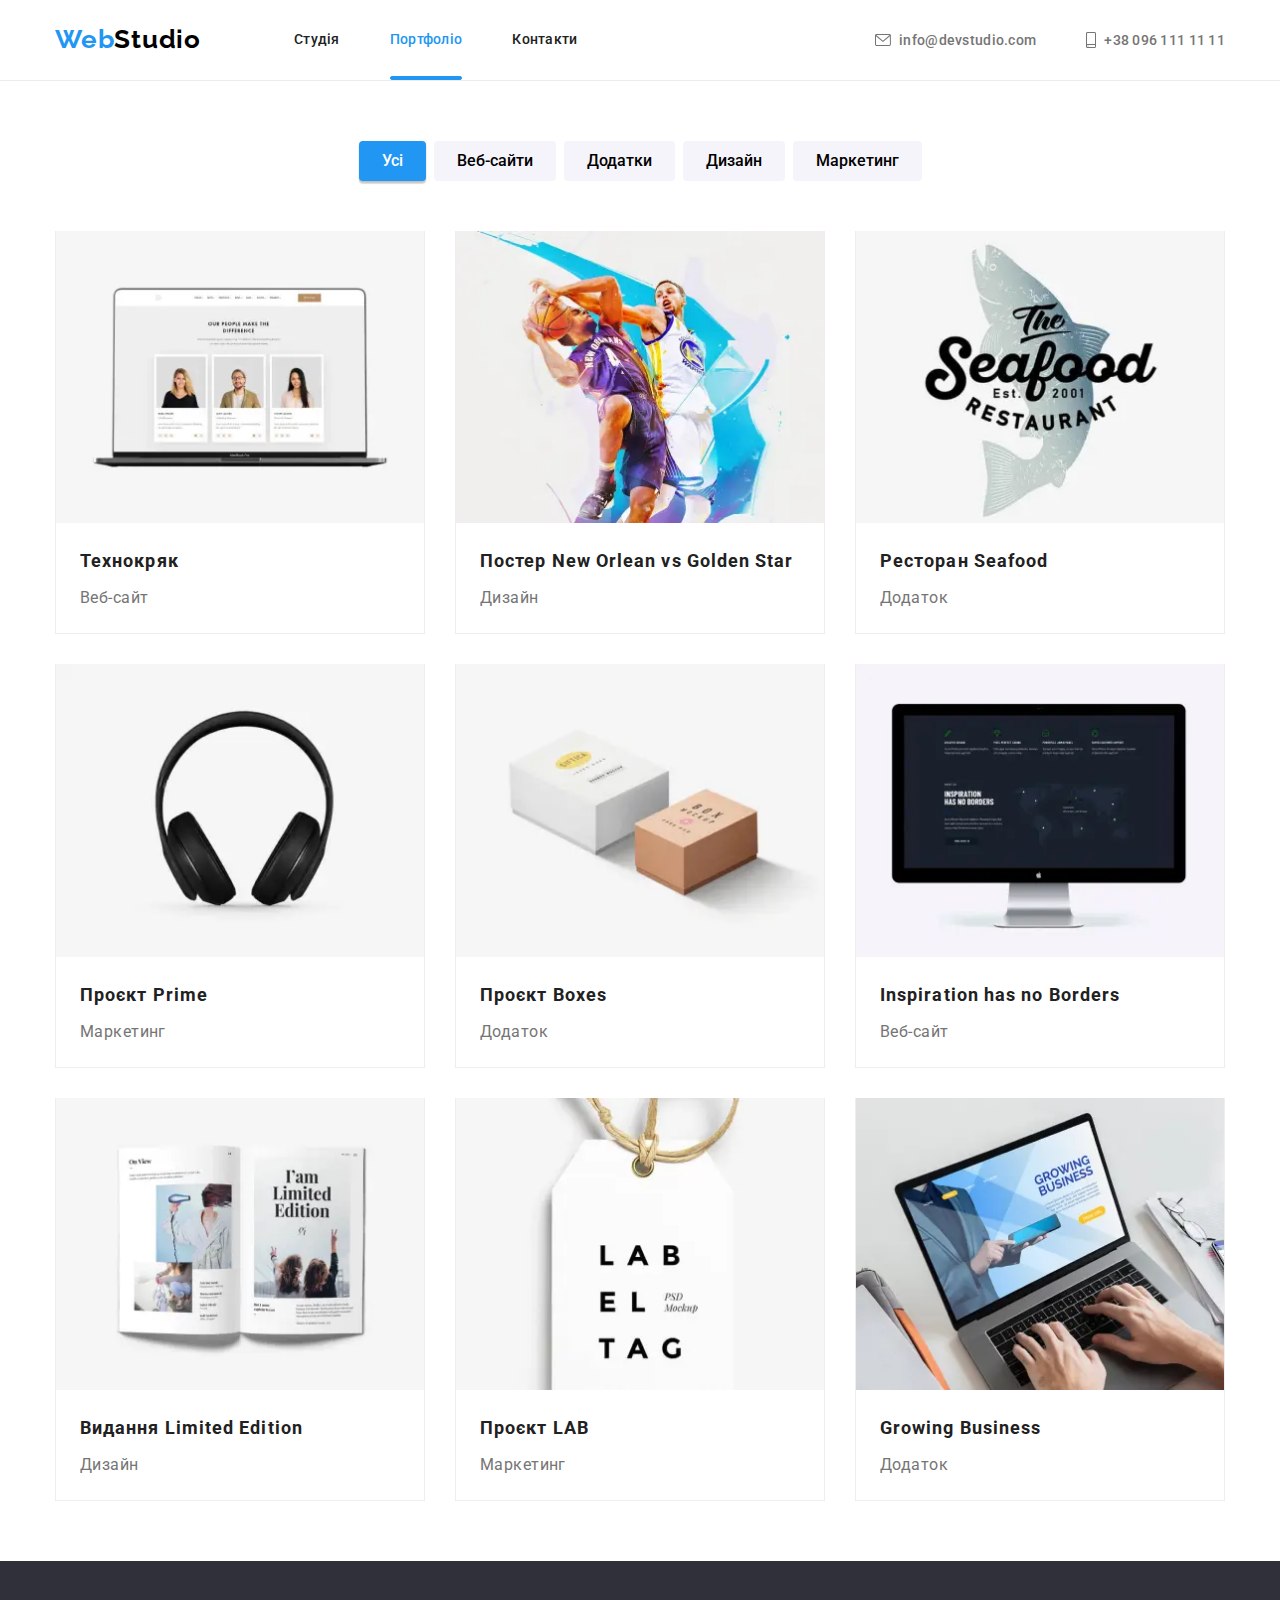
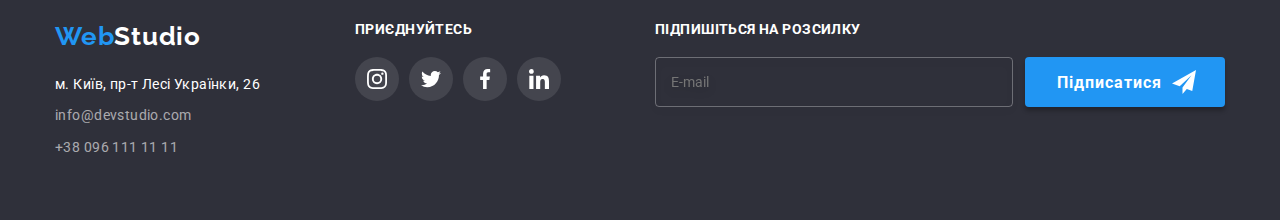
==== commit 259d04b4: "error correction" ====
--- a/portfolio.html
+++ b/portfolio.html
@@ -785,7 +785,7 @@
     <footer class="footer">
       <div class="container footer-container">
         <div class="footer-column">
-          <a class="footer-logo link" href="./index.html">
+          <a class="logo footer-logo link" href="./index.html">
             <span class="logo_accent">Web</span>Studio</a
           >
           <address class="address">
@@ -817,52 +817,28 @@
           <ul class="join list">
             <li class="join__item">
               <a class="join__link link" href="">
-                <svg
-                  leng="en"
-                  aria-label="icon instagram"
-                  class="join__icon"
-                  width="20"
-                  height="20"
-                >
+                <svg lang="en" aria-label="icon instagram" class="join__icon">
                   <use href="./images/icons.svg#icon-instagram"></use>
                 </svg>
               </a>
             </li>
             <li class="join__item">
               <a class="join__link link" href=""
-                ><svg
-                  leng="en"
-                  aria-label="icon twitter"
-                  class="join__icon"
-                  width="20"
-                  height="20"
-                >
+                ><svg lang="en" aria-label="icon twitter" class="join__icon">
                   <use href="./images/icons.svg#icon-twitter"></use>
                 </svg>
               </a>
             </li>
             <li class="join__item">
               <a class="join__link link" href="">
-                <svg
-                  leng="en"
-                  aria-label="icon facebook"
-                  class="join__icon"
-                  width="20"
-                  height="20"
-                >
+                <svg lang="en" aria-label="icon facebook" class="join__icon">
                   <use href="./images/icons.svg#icon-facebook"></use>
                 </svg>
               </a>
             </li>
             <li class="join__item">
               <a class="join__link link" href=""
-                ><svg
-                  leng="en"
-                  aria-label="icon linkedin"
-                  class="join__icon"
-                  width="20"
-                  height="20"
-                >
+                ><svg lang="en" aria-label="icon linkedin" class="join__icon">
                   <use href="./images/icons.svg#icon-linkedin"></use>
                 </svg>
               </a>
@@ -870,9 +846,7 @@
           </ul>
         </div>
         <div class="footer-column">
-          <h3 class="column__title subscription-title">
-            Підпишіться на розсилку
-          </h3>
+          <h3 class="column__title">Підпишіться на розсилку</h3>
           <form class="subscription-form" action="#">
             <input
               class="subscription-form__email"
--- a/css/main.min.css
+++ b/css/main.min.css
@@ -1 +1 @@
-:root{--accent-color: #2196f3;--main-color-page: #212121;--second-color-page: #757575;--color-text-light-threme: #000000;--color-text-dark-threme: #ffffff;--color-btn-filter-hover: #ffffff;--footer-address-text-color: rgba(255, 255, 255, 0.6);--placeholder-color: rgba(117, 117, 117, 0.5);--modal-form-color-border: rgba(33, 33, 33, 0.2);--backround-color-light: #ffffff;--backround-color-dark: #2f303a;--background-color-section-team: #f5f4fa;--background-color-btn-filter: #f5f4fa;--button-active: #188ce8;--header-border-color: #ececec;--border-color-projects-item: #eeeeee;--customers-text-color: #afb1b8;--social-link-color: #afb1b8;--duration-and-timing-function: 250ms cubic-bezier(0.4, 0, 0.2, 1)}.visually-hidden{position:absolute;white-space:nowrap;width:1px;height:1px;overflow:hidden;border:0;padding:0;clip:rect(0 0 0 0);clip-path:inset(50%);margin:-1px}.is-hidden{visibility:hidden;opacity:0;pointer-events:none;transform:translate(0%, -50%)}body{font-family:"Roboto",sans-serif;color:var(--main-color-page);font-size:14px;letter-spacing:.03em}h1,h2,h3,h4,h5,h6,p{margin-top:0;margin-bottom:0}ol,ul{margin-top:0;margin-bottom:0;padding-left:0}button{cursor:pointer}img{display:block}.link{text-decoration:none}.list{list-style:none}.header,.features,.works,.team__item,.portfolio{background-color:var(--backround-color-light)}.hero,.footer{background-color:var(--backround-color-dark)}@media screen and (max-width: 767px){.mobile-menu{position:fixed;top:0;left:0;z-index:99;width:100%;height:100%;background-color:var(--backround-color-light);opacity:0;visibility:hidden;pointer-events:none;transition:visibility var(----duration-and-timing-function),visibility var(--duration-and-timing-function)}.mobile-menu.is-open{opacity:1;visibility:visible;pointer-events:auto}.mobile-menu__container{position:relative;display:flex;flex-flow:column;height:100%;padding-top:48px;padding-bottom:48px;padding-left:40px;padding-right:40px}.mobile-menu__btn-close{position:absolute;top:10px;right:15px;line-height:0;background-color:rgba(0,0,0,0);border:0;padding:0}.mobile-menu__icon{width:40px;height:40px}}.mobile-menu__link{font-weight:500;font-size:40px;line-height:1.17;letter-spacing:.02em;color:var(--main-color-page);transition:color var(--duration-and-timing-function)}.mobile-menu__link:hover,.mobile-menu__link:focus{color:var(--accent-color)}.mobile-menu__wrapper{margin-bottom:auto}.mobile-contacts{margin-bottom:64px}.mobile-menu__item:not(:last-child){margin-bottom:32px}.mobile-menu__link_current{color:var(--accent-color)}.mobile-menu__link[href="tel:+3806111111"]{font-weight:500;font-size:34px;line-height:1.17;letter-spacing:.02em;color:var(--accent-color)}.mobile-menu__link[href="mailto:info@devstudio.com"]{font-weight:500;font-size:24px;line-height:1.17;letter-spacing:.02em;color:var(--second-color-page)}.mobile-menu-social{display:flex}.mobile-menu-social__item:not(:last-child){border-right:1px solid var(--modal-form-color-border);padding-right:5px}.mobile-menu-social__item:not(:first-child){padding-left:5px}.mobile-menu-social__link{font-weight:500;font-size:18px;line-height:1.22;letter-spacing:.02em;color:var(--accent-color)}.mobile-menu-social__link:not(:last-child){padding-right:5px}.mobile-menu-social__link:not(:first-child){padding-left:5px}@media screen and (min-width: 768px){.mobile-menu{display:none}}@media screen and (min-width: 1200px){.works__img{width:370px}}.section-title{font-size:28px;line-height:1.17;text-align:center;letter-spacing:.03em}.section{padding-top:60px;padding-bottom:60px}@media screen and (width: 1200px){.section{padding-top:94px;padding-bottom:94px}.section-title{font-size:36px;line-height:1.67}}.container{width:100%;padding-left:15px;padding-right:15px}@media screen and (min-width: 480px){.container{width:480px;margin-right:auto;margin-left:auto}}@media screen and (min-width: 768px){.container{width:768px}}@media screen and (min-width: 1200px){.container{width:1200px}}.backdrop{position:fixed;top:0;left:0;z-index:100;width:100%;height:100%;background-color:rgba(0,0,0,.2);transition:opacity var(--duration-and-timing-function),transform var(--duration-and-timing-function),visibility var(--duration-and-timing-function)}.modal{position:absolute;top:5%;left:50%;transform:translate(-50%);width:90%;padding:40px;background-color:var(--backround-color-light)}.btn-close-modal{position:absolute;top:8px;right:8px;width:30px;height:30px;display:flex;align-items:center;justify-content:center;background-color:rgba(0,0,0,0);border:1px solid rgba(0,0,0,.1);border-radius:50%;transition:fill var(--duration-and-timing-function)}.btn-close-modal:hover,.btn-close-modal:focus{fill:var(--accent-color)}@media screen and (min-width: 480px){.modal{top:50%;transform:translate(-50%, -50%);width:450px}}@media screen and (min-width: 1200px){.modal{width:528px}}.modal-form__title{font-weight:700;font-size:20px;line-height:1.5;text-align:center;letter-spacing:.03em;margin-bottom:12px}.modal-form{display:flex;flex-direction:column}.modal-form__desc{font-size:12px;line-height:1.16;letter-spacing:.01em;color:var(--second-color-page);margin-bottom:4px}.modal-form-input{width:100%;height:40px;border:1px solid var(--modal-form-color-border);border-radius:4px;padding:12px 12px 12px 42px;transition:border var(--duration-and-timing-function)}.modal-form-input:focus{outline:none;border:1px solid var(--accent-color);transition:border var(--duration-and-timing-function)}.input-container-name,.input-container-tel,.input-container-mail{position:relative;margin-bottom:10px}.form-icon{position:absolute;top:50%;transform:translateY(-50%);left:12px;transition:fill var(--duration-and-timing-function)}.modal-form-input:focus~.form-icon{fill:var(--accent-color)}.modal-form__comment{width:100%;height:120px;resize:none;border:1px solid var(--modal-form-color-border);border-radius:4px;padding:12px 16px;margin-bottom:20px}.modal-form__comment::placeholder{font-size:12px;line-height:1.17;letter-spacing:.01em;color:var(--placeholder-color)}.modal-form__comment:focus{outline:none;border:1px solid var(--accent-color);transition:border var(--duration-and-timing-function)}.modal-btn{width:200px;height:50px;padding-left:52px;padding-right:52px;padding-top:10px;padding-bottom:10px;font-weight:700;font-size:16px;line-height:1.88;letter-spacing:.06em;align-self:center;color:var(--color-text-dark-threme);background-color:var(--accent-color);cursor:pointer;border:1px solid rgba(0,0,0,0);border-radius:4px;box-shadow:0px 1px 3px rgba(0,0,0,.12),0px 1px 1px rgba(0,0,0,.14),0px 2px 1px rgba(0,0,0,.2);transition:background-color var(--duration-and-timing-function),box-shadow var(--duration-and-timing-function)}.modal-btn:hover{background-color:var(--button-active);box-shadow:0px 4px 4px rgba(0,0,0,.15)}.modal-form__license{margin-bottom:30px;margin-right:auto;margin-left:auto}.modal-form__icon{width:16px;height:15px;border:2px solid var(--main-color-page);border-radius:2px;cursor:pointer;transition:backround-color var(--duration-and-timing-function)}.modal-form__checkbox:checked+.modal-form__license-check>.modal-form__icon{background-color:var(--accent-color);border-color:var(--accent-color);fill:var(--color-text-dark-threme)}.modal-form__checkbox:focus+.modal-form__license-check>.modal-form__icon{box-shadow:0 0 0 2px var(--accent-color)}.modal-form__icon-active{display:none}.modal-form__license-check{font-size:12px;line-height:1.16;letter-spacing:.03em;color:var(--second-color-page)}.modal-form__checkbox:checked+.modal-form__license-check>.modal-form__icon .modal-form__icon-active{display:block}.modal-form__license-link{color:var(--accent-color)}@media screen and (min-width: 480px){.modal-form__license-check{display:inline-flex;align-items:center}.modal-form__comment{width:100%;height:96px}}@media screen and (min-width: 1200px){.modal-form__license-check{font-size:12px;line-height:1.16}}@media screen and (max-width: 767px){.menu__list{display:none}.contacts{display:none}.mobile-btn-menu{line-height:0;border:none;background:rgba(0,0,0,0);padding:0}.mobile-btn-menu__icon{width:40px;height:40px}.header{padding-top:16px;padding-bottom:16px}}@media screen and (min-width: 768px)and (max-width: 1199px){.contacts__item:not(:last-child){margin-bottom:10px}.contacts__link{display:inline-flex;align-items:center}}.logo{font-family:"Raleway",sans-serif;font-weight:700;font-size:24px;line-height:1.2;color:var(--color-text-light-threme);letter-spacing:.03em}.logo_accent{color:var(--accent-color)}.header__container{display:flex;align-items:center;justify-content:space-between}.header{border-bottom:1px solid var(--header-border-color)}@media screen and (min-width: 768px){.mobile-btn-menu{display:none}.menu{display:flex;align-items:center}.menu__list{display:flex;align-items:center;gap:50px;margin-left:93px}.menu__link{display:block;font-weight:500;line-height:1.14;letter-spacing:.02em;color:inherit;padding-top:32px;padding-bottom:32px;transition:color var(--duration-and-timing-function)}.menu__link:hover,.menu__link:focus{color:var(--accent-color)}.menu__link_current{position:relative;color:var(--accent-color)}.menu__link_current::after{position:absolute;bottom:0;right:0;display:block;content:"";width:100%;height:4px;background-color:var(--accent-color);border:1px solid var(--accent-color);border-radius:2px}.contacts__link{font-family:"Roboto";font-weight:500;font-size:12px;line-height:1.16;letter-spacing:.02em;color:var(--second-color-page);transition:color var(--duration-and-timing-function)}.contacts__link:hover,.contacts__link:focus{color:var(--accent-color)}.contacts__icon{margin-right:8px;fill:currentColor}}@media screen and (min-width: 1200px){.contacts{display:flex;align-items:center;gap:50px;margin-left:auto}.contacts__link{display:flex;align-items:center;font-size:14px}}.hero__container{padding-top:118px;padding-bottom:118px}.hero__title{max-width:360px;margin-left:auto;margin-right:auto;margin-bottom:30px;font-weight:900;font-size:26px;line-height:1.62;text-align:center;letter-spacing:.06em;text-transform:uppercase;color:var(--color-text-dark-threme)}.hero__btn{padding-left:24px;padding-right:24px;padding-top:10px;padding-bottom:10px;font-weight:700;font-size:16px;line-height:1.88;letter-spacing:.06em;color:var(--color-text-dark-threme);background-color:var(--accent-color);cursor:pointer;border:1px solid rgba(0,0,0,0);border-radius:4px;transition:background-color var(--duration-and-timing-function),box-shadow var(--duration-and-timing-function)}.hero__btn:hover,.hero__btn:focus{background-color:var(--button-active);box-shadow:0px 4px 4px rgba(0,0,0,.15)}.hero{text-align:center;max-width:767px;background-image:linear-gradient(rgba(47, 48, 58, 0.4), rgba(47, 48, 58, 0.4)),url("../images/mobile/hero-mobile.jpg");background-size:cover;background-repeat:no-repeat;background-position:center}@media(min-device-pixel-ratio: 2),(min-resolution: 192dpi),(min-resolution: 2dppx){.hero{background-image:linear-gradient(rgba(47, 48, 58, 0.4), rgba(47, 48, 58, 0.4)),url("../images/mobile/hero-mobile@2x.jpg")}}@media screen and (min-width: 768px){.hero{max-width:1199px;background-image:linear-gradient(rgba(47, 48, 58, 0.4), rgba(47, 48, 58, 0.4)),url("../images/tablet/hero-tablet.jpg")}}@media screen and (min-device-pixel-ratio: 2)and (min-width: 768px),screen and (min-resolution: 192dpi)and (min-width: 768px),screen and (min-resolution: 2dppx)and (min-width: 768px){.hero{background-image:linear-gradient(rgba(47, 48, 58, 0.4), rgba(47, 48, 58, 0.4)),url("../images/tablet/hero-tablet@2x.jpg")}}@media screen and (min-width: 1200px){.hero{margin-left:auto;margin-right:auto;max-width:1600px;background-image:linear-gradient(rgba(47, 48, 58, 0.4), rgba(47, 48, 58, 0.4)),url("../images/desktop/hero-desktop.jpg")}.hero__title{max-width:696px;font-size:44px;line-height:1.36}.hero__btn{padding-left:32px;padding-right:32px;font-size:16px;line-height:1.88}}@media screen and (min-device-pixel-ratio: 2)and (min-width: 1200px),screen and (min-resolution: 192dpi)and (min-width: 1200px),screen and (min-resolution: 2dppx)and (min-width: 1200px){.hero{background-image:linear-gradient(rgba(47, 48, 58, 0.4), rgba(47, 48, 58, 0.4)),url("../images/desktop/hero-desktop@2x.jpg")}}.features__sub-title{font-size:inherit;line-height:1.14;text-align:center;text-transform:uppercase;margin-bottom:10px;padding-top:30px}.features__text{font-size:14px;line-height:1.71;letter-spacing:.03em;line-height:1.71;color:var(--second-color-page)}.features__icon{display:block;width:70px;height:70px}.features__container{display:flex;height:120px;align-items:center;justify-content:center;border-radius:4px;background-color:var(--background-color-section-team)}.features__item{margin-bottom:30px}@media screen and (min-width: 768px)and (max-width: 1199px){.features__list{display:flex;flex-wrap:wrap;justify-content:space-between;gap:30px}.features__item{margin-bottom:0;width:354px}.features__container{max-width:100%}.features__sub-title{text-align:left}}@media screen and (min-width: 1200px){.features__list{display:flex;gap:30px}.features__item{flex-basis:calc((100% - 90px)/4)}}@media screen and (max-width: 1199px){.works{display:none}}.section-title_margin_end{margin-bottom:50px}.works__list{display:flex;gap:30px}.works__item{flex-basis:calc((100% - 60px)/3)}.works__thumb{position:relative}.works__thumb>.works__label{position:absolute;bottom:0;right:0;width:100%;height:70px;display:flex;align-items:center;justify-content:center;background-color:rgba(47,48,58,.8);font-size:14px;line-height:1.14;letter-spacing:.03em;text-transform:uppercase;color:var(--color-text-dark-threme)}.team{background-color:var(--background-color-section-team)}.team__img{display:block;width:100%;height:auto}.team__item{padding-bottom:30px;margin-bottom:30px;border-radius:0px 0px 4px 4px;flex-basis:calc((100% - 90px)/4);box-shadow:0px 1px 3px rgba(0,0,0,.12),0px 1px 1px rgba(0,0,0,.14),0px 2px 1px rgba(0,0,0,.2)}.team__title{font-weight:500;font-size:16px;line-height:1.19;text-align:center;margin-bottom:10px;padding-top:30px}.team__text{font-size:16px;line-height:1.19;text-align:center;letter-spacing:.03em;color:var(--second-color-page);margin-bottom:16px}.team__social-icon{width:20px;height:20px}.team__social-list{display:flex;justify-content:center;column-gap:10px;color:var(--social-link-color)}.team__social-link{display:flex;justify-content:center;align-items:center;width:44px;height:44px;border-radius:50%;color:var(--social-list__link-color);transition:color var(--duration-and-timing-function),background-color var(--duration-and-timing-function)}.team__social-link:hover,.team__social-link:focus{color:var(--color-text-dark-threme);background-color:var(--accent-color)}.team__social-icon{fill:currentColor}@media screen and (min-width: 768px){.team__img{width:354px}.team__item{width:354px}.team__list{display:flex;flex-wrap:wrap;gap:30px}}@media screen and (min-width: 1200px){.team__img{width:270px}.team__item{width:270px}}.customers__link{display:flex;align-items:center;justify-content:center;height:92px;border:1px solid var(--customers-text-color);color:var(--customers-text-color);border-radius:4px;transition:color var(--duration-and-timing-function),border-color var(--duration-and-timing-function)}.customers__link:hover,.customers__link:focus{color:var(--accent-color);border-color:var(--accent-color)}.customers__list{display:flex;flex-wrap:wrap;justify-content:center;align-items:center;gap:30px}.customers__item{flex-basis:calc((100% - 30px)/2)}.customers__icon{fill:currentColor}@media screen and (min-width: 768px){.customers__item{flex-basis:calc((100% - 60px)/3)}}@media screen and (min-width: 1200px){.customers__list{flex-wrap:nowrap}.customers__item{flex-basis:calc((100% - 150px)/6)}}.footer{padding-top:60px;padding-bottom:60px}.footer-logo{display:block;text-align:center;color:var(--color-text-dark-threme);margin-bottom:20px}.footer-container{display:flex;flex-direction:column}.footer-column:not(:last-child){margin-bottom:60px}.address__link{font-family:inherit;font-style:normal;line-height:1.71;color:var(--color-text-dark-threme)}.address__link_address_font{font-family:inherit;font-style:normal;line-height:1.71;color:var(--footer-address-text-color);transition:color var(--duration-and-timing-function)}.address__link_address_font:hover,.address__link_address_font:focus{color:var(--accent-color)}.address__item{text-align:center}.address__item:not(:last-child){margin-bottom:8px}.column__title{font-family:"Roboto";font-style:normal;font-weight:700;font-size:14px;line-height:16px;text-align:center;letter-spacing:.03em;text-transform:uppercase;margin-bottom:20px;color:var(--color-text-dark-threme)}.join{display:flex;justify-content:center;column-gap:10px}.join__link{display:flex;justify-content:center;align-items:center;width:44px;height:44px;color:var(--color-text-dark-threme);background-color:rgba(255,255,255,.1);border-radius:50%;transition:background-color var(--duration-and-timing-function)}.join__link:hover,.join__link:focus{background-color:var(--accent-color)}.join__icon{width:20px;height:20px;fill:currentColor}.subscription-form__email{width:100%;height:50px;background-color:inherit;border:1px solid rgba(255,255,255,.3);filter:drop-shadow(0px 4px 4px rgba(0, 0, 0, 0.15));border-radius:4px;padding:16px 15px;color:var(--color-text-dark-threme);margin-bottom:20px}.subscription-form__btn{position:relative;display:block;margin-left:auto;margin-right:auto;width:200px;height:50px;padding-left:31px;padding-right:64px;padding-top:10px;padding-bottom:10px;font-weight:700;font-size:16px;line-height:1.88;letter-spacing:.06em;color:var(--color-text-dark-threme);background-color:var(--accent-color);cursor:pointer;border:1px solid rgba(0,0,0,0);border-radius:4px;box-shadow:0px 4px 4px rgba(0,0,0,.25);transition:background-color var(--duration-and-timing-function),box-shadow var(--duration-and-timing-function)}.subscription-form__btn:hover,.subscription-form__btn:focus{background-color:var(--button-active);box-shadow:0px 1px 3px rgba(0,0,0,.12),0px 1px 1px rgba(0,0,0,.14),0px 2px 1px rgba(0,0,0,.2)}.subscription-form__icon{position:absolute;top:50%;transform:translateY(-50%);right:28px;fill:currentColor}@media screen and (min-width: 768px){.footer-container{flex-direction:row;flex-wrap:wrap;justify-content:center}.footer-column{width:50%}.footer-column:last-child{width:60%}}@media screen and (min-width: 1200px){.footer-logo,.address__item,.column__title{text-align:left}.join{justify-content:start}.footer-container{flex-wrap:nowrap;justify-content:space-between}.subscription-form{display:flex}.subscription-form__email{width:358px;margin-bottom:0;margin-right:12px}}.filter{width:80%;display:flex;flex-wrap:wrap;justify-content:flex-start;gap:8px;margin-bottom:40px}.filter-btn{font-family:inherit;font-weight:500;font-size:16px;line-height:1.62;padding-top:6px;padding-bottom:6px;padding-left:22px;padding-right:22px;border:1px solid rgba(0,0,0,0);border-radius:4px;background-color:var(--background-color-btn-filter);transition:color var(--duration-and-timing-function),background-color var(--duration-and-timing-function),box-shadow var(--duration-and-timing-function)}.filter-btn:hover,.filter-btn:focus{color:var(--color-btn-filter-hover);background-color:var(--accent-color);box-shadow:0px 3px 1px rgba(0,0,0,.1),0px 1px 2px rgba(0,0,0,.08),0px 2px 2px rgba(0,0,0,.12)}.accent-btn{color:var(--color-btn-filter-hover);background-color:var(--accent-color);box-shadow:0px 3px 1px rgba(0,0,0,.1),0px 1px 2px rgba(0,0,0,.08),0px 2px 2px rgba(0,0,0,.12)}@media screen and (min-width: 768px){.filter{width:auto;display:flex;flex-wrap:no-wrap;justify-content:center;margin-bottom:30px}}@media screen and (min-width: 768px){.filter{margin-bottom:50px}}.projects-img{display:block;width:100%;height:auto}.projects{display:flex;flex-wrap:wrap;gap:30px}.projects-item{width:100%;border-right:1px solid var(--border-color-projects-item);border-bottom:1px solid var(--border-color-projects-item);border-left:1px solid var(--border-color-projects-item);transition:box-shadow var(--duration-and-timing-function)}.projects-item:hover{box-shadow:0px 1px 1px rgba(0,0,0,.12),0px 4px 4px rgba(0,0,0,.06),1px 4px 6px rgba(0,0,0,.16)}.projects-item-wrapper{position:relative;overflow:hidden}.overlay{position:absolute;top:0;left:0;display:flex;align-items:center;width:100%;height:100%;padding-left:24px;padding-right:24px;font-family:"Roboto";font-size:18px;line-height:1.56;letter-spacing:.03em;background-color:rgba(33,150,243,.9);color:var(--color-text-dark-threme);transform:translateY(200%);transition:transform var(--duration-and-timing-function)}.projects-item-link{display:flex;flex-direction:column;color:inherit}.projects-item-link:hover .overlay,.projects-item-link:focus .overlay{transform:translateY(0%)}img.projects-img{display:block;max-width:100%;height:auto}.projects-title{font-size:18px;line-height:2;letter-spacing:.06em}.projects-text{font-size:16px;line-height:1.88;color:var(--second-color-page)}.projects-title{margin-bottom:4px}.title-container{padding:20px 24px 20px 24px;flex-grow:1}@media screen and (max-width: 480px){.overlay{font-size:16px}}@media screen and (min-width: 768px){.projects-item{width:354px}}@media screen and (min-width: 1200px){.projects-item{width:370px}}/*# sourceMappingURL=main.min.css.map */+:root{--accent-color: #2196f3;--main-color-page: #212121;--second-color-page: #757575;--color-text-light-threme: #000000;--color-text-dark-threme: #ffffff;--color-btn-filter-hover: #ffffff;--footer-address-text-color: rgba(255, 255, 255, 0.6);--placeholder-color: rgba(117, 117, 117, 0.5);--modal-form-color-border: rgba(33, 33, 33, 0.2);--backround-color-light: #ffffff;--backround-color-dark: #2f303a;--background-color-section-team: #f5f4fa;--background-color-btn-filter: #f5f4fa;--button-active: #188ce8;--header-border-color: #ececec;--border-color-projects-item: #eeeeee;--customers-text-color: #afb1b8;--social-link-color: #afb1b8;--duration-and-timing-function: 250ms cubic-bezier(0.4, 0, 0.2, 1)}.visually-hidden{position:absolute;white-space:nowrap;width:1px;height:1px;overflow:hidden;border:0;padding:0;clip:rect(0 0 0 0);clip-path:inset(50%);margin:-1px}.is-hidden{visibility:hidden;opacity:0;pointer-events:none;transform:translate(0%, -50%)}body{font-family:"Roboto",sans-serif;color:var(--main-color-page);font-size:14px;letter-spacing:.03em}h1,h2,h3,h4,h5,h6,p{margin-top:0;margin-bottom:0}ol,ul{margin-top:0;margin-bottom:0;padding-left:0}button{cursor:pointer}img{display:block}.link{text-decoration:none}.list{list-style:none}.header,.features,.works,.team__item,.portfolio{background-color:var(--backround-color-light)}.hero,.footer{background-color:var(--backround-color-dark)}@media screen and (max-width: 767px){.mobile-menu{position:fixed;top:0;left:0;z-index:99;width:100%;height:100%;background-color:var(--backround-color-light);opacity:0;visibility:hidden;pointer-events:none;transition:visibility var(----duration-and-timing-function),visibility var(--duration-and-timing-function)}.mobile-menu.is-open{opacity:1;visibility:visible;pointer-events:auto}.mobile-menu__container{position:relative;display:flex;flex-flow:column;height:100%;padding-top:48px;padding-bottom:48px;padding-left:40px;padding-right:40px}.mobile-menu__btn-close{position:absolute;top:10px;right:15px;line-height:0;background-color:rgba(0,0,0,0);border:0;padding:0}.mobile-menu__icon{width:30px;height:30px}}@media screen and (max-width: 479px){.mobile-menu__link[href="tel:+3806111111"]{font-size:30px}}.mobile-menu__link{font-weight:500;font-size:40px;line-height:1.17;letter-spacing:.02em;color:var(--main-color-page);transition:color var(--duration-and-timing-function)}.mobile-menu__link:hover,.mobile-menu__link:focus{color:var(--accent-color)}.mobile-menu__wrapper{margin-bottom:auto}.mobile-contacts{margin-bottom:64px}.mobile-menu__item:not(:last-child){margin-bottom:32px}.mobile-menu__link_current{color:var(--accent-color)}.mobile-menu__link[href="tel:+3806111111"]{font-weight:500;font-size:34px;line-height:1.17;letter-spacing:.02em;color:var(--accent-color)}.mobile-menu__link[href="mailto:info@devstudio.com"]{font-weight:500;font-size:24px;line-height:1.17;letter-spacing:.02em;color:var(--second-color-page)}.mobile-menu-social{display:flex}.mobile-menu-social__item:not(:last-child){border-right:1px solid var(--modal-form-color-border);padding-right:5px}.mobile-menu-social__item:not(:first-child){padding-left:5px}.mobile-menu-social__link{font-weight:500;font-size:18px;line-height:1.22;letter-spacing:.02em;color:var(--accent-color)}.mobile-menu-social__link:not(:last-child){padding-right:5px}.mobile-menu-social__link:not(:first-child){padding-left:5px}@media screen and (max-width: 479px){.mobile-menu__link[href="tel:+3806111111"]{font-size:28px}.mobile-menu-social__link{font-size:16px}}@media screen and (min-width: 768px){.mobile-menu{display:none}}@media screen and (min-width: 1200px){.works__img{width:370px}}.section-title{font-size:28px;line-height:1.17;text-align:center;letter-spacing:.03em}.section{padding-top:60px;padding-bottom:60px}@media screen and (width: 1200px){.section{padding-top:94px;padding-bottom:94px}.section-title{font-size:36px;line-height:1.67}}.container{width:100%;padding-left:15px;padding-right:15px}@media screen and (min-width: 480px){.container{width:480px;margin-right:auto;margin-left:auto}}@media screen and (min-width: 768px){.container{width:768px}}@media screen and (min-width: 1200px){.container{width:1200px}}.backdrop{position:fixed;top:0;left:0;z-index:100;width:100%;height:100%;background-color:rgba(0,0,0,.2);transition:opacity var(--duration-and-timing-function),transform var(--duration-and-timing-function),visibility var(--duration-and-timing-function)}.modal{position:absolute;top:5%;left:50%;transform:translate(-50%);width:90%;padding:40px;background-color:var(--backround-color-light)}.btn-close-modal{position:absolute;top:8px;right:8px;width:30px;height:30px;display:flex;align-items:center;justify-content:center;background-color:rgba(0,0,0,0);border:1px solid rgba(0,0,0,.1);border-radius:50%;transition:fill var(--duration-and-timing-function)}.btn-close-modal:hover,.btn-close-modal:focus{fill:var(--accent-color)}@media screen and (min-width: 480px){.modal{top:50%;transform:translate(-50%, -50%);width:450px}}@media screen and (min-width: 1200px){.modal{width:528px}}.modal-form__title{font-weight:700;font-size:20px;line-height:1.5;text-align:center;letter-spacing:.03em;margin-bottom:12px}.modal-form{display:flex;flex-direction:column}.modal-form__desc{font-size:12px;line-height:1.16;letter-spacing:.01em;color:var(--second-color-page);margin-bottom:4px}.modal-form-input{width:100%;height:40px;border:1px solid var(--modal-form-color-border);border-radius:4px;padding:12px 12px 12px 42px;transition:border var(--duration-and-timing-function)}.modal-form-input:focus{outline:none;border:1px solid var(--accent-color);transition:border var(--duration-and-timing-function)}.input-container-name,.input-container-tel,.input-container-mail{position:relative;margin-bottom:10px}.form-icon{position:absolute;top:50%;transform:translateY(-50%);left:12px;transition:fill var(--duration-and-timing-function)}.modal-form-input:focus~.form-icon{fill:var(--accent-color)}.modal-form__comment{width:100%;height:120px;resize:none;border:1px solid var(--modal-form-color-border);border-radius:4px;padding:12px 16px;margin-bottom:20px}.modal-form__comment::placeholder{font-size:12px;line-height:1.17;letter-spacing:.01em;color:var(--placeholder-color)}.modal-form__comment:focus{outline:none;border:1px solid var(--accent-color);transition:border var(--duration-and-timing-function)}.modal-btn{width:200px;height:50px;padding-left:52px;padding-right:52px;padding-top:10px;padding-bottom:10px;font-weight:700;font-size:16px;line-height:1.88;letter-spacing:.06em;align-self:center;color:var(--color-text-dark-threme);background-color:var(--accent-color);cursor:pointer;border:1px solid rgba(0,0,0,0);border-radius:4px;box-shadow:0px 1px 3px rgba(0,0,0,.12),0px 1px 1px rgba(0,0,0,.14),0px 2px 1px rgba(0,0,0,.2);transition:background-color var(--duration-and-timing-function),box-shadow var(--duration-and-timing-function)}.modal-btn:hover{background-color:var(--button-active);box-shadow:0px 4px 4px rgba(0,0,0,.15)}.modal-form__license{margin-bottom:30px;margin-right:auto;margin-left:auto}.modal-form__icon{width:16px;height:15px;border:2px solid var(--main-color-page);border-radius:2px;cursor:pointer;transition:backround-color var(--duration-and-timing-function)}.modal-form__checkbox:checked+.modal-form__license-check>.modal-form__icon{background-color:var(--accent-color);border-color:var(--accent-color);fill:var(--color-text-dark-threme)}.modal-form__checkbox:focus+.modal-form__license-check>.modal-form__icon{box-shadow:0 0 0 2px var(--accent-color)}.modal-form__icon-active{display:none}.modal-form__license-check{font-size:12px;line-height:1.16;letter-spacing:.03em;color:var(--second-color-page)}.modal-form__checkbox:checked+.modal-form__license-check>.modal-form__icon .modal-form__icon-active{display:block}.modal-form__license-link{color:var(--accent-color)}@media screen and (min-width: 480px){.modal-form__license-check{display:inline-flex;align-items:center}.modal-form__comment{width:100%;height:96px}}@media screen and (min-width: 1200px){.modal-form__license-check{font-size:12px;line-height:1.16}}@media screen and (max-width: 767px){.menu__list{display:none}.contacts{display:none}.mobile-btn-menu{line-height:0;border:none;background:rgba(0,0,0,0);padding:0}.mobile-btn-menu__icon{width:30px;height:30px}.header{padding-top:16px;padding-bottom:16px}}@media screen and (min-width: 768px)and (max-width: 1199px){.contacts__item:not(:last-child){margin-bottom:10px}.contacts__link{display:inline-flex;align-items:center}}.logo{font-family:"Raleway",sans-serif;font-weight:700;font-size:24px;line-height:1.2;color:var(--color-text-light-threme);letter-spacing:.03em}.logo_accent{color:var(--accent-color)}.header__container{display:flex;align-items:center;justify-content:space-between}.header{border-bottom:1px solid var(--header-border-color)}@media screen and (min-width: 768px){.mobile-btn-menu{display:none}.menu{display:flex;align-items:center}.menu__list{display:flex;align-items:center;gap:50px;margin-left:93px}.menu__link{display:block;font-weight:500;line-height:1.14;letter-spacing:.02em;color:inherit;padding-top:32px;padding-bottom:32px;transition:color var(--duration-and-timing-function)}.menu__link:hover,.menu__link:focus{color:var(--accent-color)}.menu__link_current{position:relative;color:var(--accent-color)}.menu__link_current::after{position:absolute;bottom:0;right:0;display:block;content:"";width:100%;height:4px;background-color:var(--accent-color);border:1px solid var(--accent-color);border-radius:2px}.contacts__link{font-family:"Roboto";font-weight:500;font-size:12px;line-height:1.16;letter-spacing:.02em;color:var(--second-color-page);transition:color var(--duration-and-timing-function)}.contacts__link:hover,.contacts__link:focus{color:var(--accent-color)}.contacts__icon{margin-right:8px;fill:currentColor}}@media screen and (min-width: 1200px){.logo{font-size:26px}.contacts{display:flex;align-items:center;gap:50px;margin-left:auto}.contacts__link{display:flex;align-items:center;font-size:14px}}.hero__container{padding-top:118px;padding-bottom:118px}.hero__title{max-width:360px;margin-left:auto;margin-right:auto;margin-bottom:30px;font-weight:900;font-size:26px;line-height:1.62;text-align:center;letter-spacing:.06em;text-transform:uppercase;color:var(--color-text-dark-threme)}.hero__btn{padding-left:24px;padding-right:24px;padding-top:10px;padding-bottom:10px;font-weight:700;font-size:16px;line-height:1.88;letter-spacing:.06em;color:var(--color-text-dark-threme);background-color:var(--accent-color);cursor:pointer;border:1px solid rgba(0,0,0,0);border-radius:4px;transition:background-color var(--duration-and-timing-function),box-shadow var(--duration-and-timing-function)}.hero__btn:hover,.hero__btn:focus{background-color:var(--button-active);box-shadow:0px 4px 4px rgba(0,0,0,.15)}.hero{text-align:center;max-width:767px;background-image:linear-gradient(rgba(47, 48, 58, 0.4), rgba(47, 48, 58, 0.4)),url("../images/mobile/hero-mobile.jpg");background-size:cover;background-repeat:no-repeat;background-position:center}@media(min-device-pixel-ratio: 2),(min-resolution: 192dpi),(min-resolution: 2dppx){.hero{background-image:linear-gradient(rgba(47, 48, 58, 0.4), rgba(47, 48, 58, 0.4)),url("../images/mobile/hero-mobile@2x.jpg")}}@media screen and (min-width: 768px){.hero{max-width:1199px;background-image:linear-gradient(rgba(47, 48, 58, 0.4), rgba(47, 48, 58, 0.4)),url("../images/tablet/hero-tablet.jpg")}}@media screen and (min-device-pixel-ratio: 2)and (min-width: 768px),screen and (min-resolution: 192dpi)and (min-width: 768px),screen and (min-resolution: 2dppx)and (min-width: 768px){.hero{background-image:linear-gradient(rgba(47, 48, 58, 0.4), rgba(47, 48, 58, 0.4)),url("../images/tablet/hero-tablet@2x.jpg")}}@media screen and (min-width: 1200px){.hero__container{padding-top:200px;padding-bottom:200px}.hero{margin-left:auto;margin-right:auto;max-width:1600px;background-image:linear-gradient(rgba(47, 48, 58, 0.4), rgba(47, 48, 58, 0.4)),url("../images/desktop/hero-desktop.jpg")}.hero__title{max-width:696px;font-size:44px;line-height:1.36}.hero__btn{padding-left:32px;padding-right:32px;font-size:16px;line-height:1.88}}@media screen and (min-device-pixel-ratio: 2)and (min-width: 1200px),screen and (min-resolution: 192dpi)and (min-width: 1200px),screen and (min-resolution: 2dppx)and (min-width: 1200px){.hero{background-image:linear-gradient(rgba(47, 48, 58, 0.4), rgba(47, 48, 58, 0.4)),url("../images/desktop/hero-desktop@2x.jpg")}}.features__sub-title{font-size:inherit;line-height:1.14;text-align:center;text-transform:uppercase;margin-bottom:10px;padding-top:30px}.features__text{font-size:14px;line-height:1.71;letter-spacing:.03em;line-height:1.71;color:var(--second-color-page)}.features__icon{display:block;width:70px;height:70px}.features__container{display:flex;height:120px;align-items:center;justify-content:center;border-radius:4px;background-color:var(--background-color-section-team)}.features__item{margin-bottom:30px}@media screen and (min-width: 768px)and (max-width: 1199px){.features__list{display:flex;flex-wrap:wrap;justify-content:space-between;gap:30px}.features__item{margin-bottom:0;width:354px}.features__container{max-width:100%}.features__sub-title{text-align:left}}@media screen and (min-width: 1200px){.features.section{padding-bottom:0}.features__list{display:flex;gap:30px}.features__item{flex-basis:calc((100% - 90px)/4)}}@media screen and (max-width: 1199px){.works{display:none}}.section-title_margin_end{margin-bottom:50px}.works__list{display:flex;gap:30px}.works__item{flex-basis:calc((100% - 60px)/3)}.works__thumb{position:relative}.works__thumb>.works__label{position:absolute;bottom:0;right:0;width:100%;height:70px;display:flex;align-items:center;justify-content:center;background-color:rgba(47,48,58,.8);font-size:14px;line-height:1.14;letter-spacing:.03em;text-transform:uppercase;color:var(--color-text-dark-threme)}.team{background-color:var(--background-color-section-team)}.team__img{display:block;width:100%;height:auto}.team__item{padding-bottom:30px;margin-bottom:30px;border-radius:0px 0px 4px 4px;box-shadow:0px 1px 3px rgba(0,0,0,.12),0px 1px 1px rgba(0,0,0,.14),0px 2px 1px rgba(0,0,0,.2)}.team__title{font-weight:500;font-size:16px;line-height:1.19;text-align:center;margin-bottom:10px;padding-top:30px}.team__text{font-size:16px;line-height:1.19;text-align:center;letter-spacing:.03em;color:var(--second-color-page);margin-bottom:16px}.team__social-icon{width:20px;height:20px}.team__social-list{display:flex;justify-content:center;column-gap:10px;color:var(--social-link-color)}.team__social-link{display:flex;justify-content:center;align-items:center;width:44px;height:44px;border-radius:50%;color:var(--social-list__link-color);transition:color var(--duration-and-timing-function),background-color var(--duration-and-timing-function)}.team__social-link:hover,.team__social-link:focus{color:var(--color-text-dark-threme);background-color:var(--accent-color)}.team__social-icon{fill:currentColor}@media screen and (min-width: 768px){.team__img{width:354px}.team__item{width:354px}.team__list{display:flex;flex-wrap:wrap;gap:30px}}@media screen and (min-width: 1200px){.team__img{width:270px}.team__item{width:270px}}.customers__link{display:flex;align-items:center;justify-content:center;height:92px;border:1px solid var(--customers-text-color);color:var(--customers-text-color);border-radius:4px;transition:color var(--duration-and-timing-function),border-color var(--duration-and-timing-function)}.customers__link:hover,.customers__link:focus{color:var(--accent-color);border-color:var(--accent-color)}.customers__list{display:flex;flex-wrap:wrap;justify-content:center;align-items:center;gap:30px}.customers__item{flex-basis:calc((100% - 30px)/2)}.customers__icon{fill:currentColor}@media screen and (min-width: 768px){.customers__item{flex-basis:calc((100% - 60px)/3)}}@media screen and (min-width: 1200px){.customers__list{flex-wrap:nowrap}.customers__item{flex-basis:calc((100% - 150px)/6)}}.footer{padding-top:60px;padding-bottom:60px}.footer-logo{display:block;text-align:center;color:var(--color-text-dark-threme);margin-bottom:20px}.footer-container{display:flex;flex-direction:column}.address__link{font-family:inherit;font-style:normal;line-height:1.71;color:var(--color-text-dark-threme)}.address__link_address_font{font-family:inherit;font-style:normal;line-height:1.71;color:var(--footer-address-text-color);transition:color var(--duration-and-timing-function)}.address__link_address_font:hover,.address__link_address_font:focus{color:var(--accent-color)}.address__item{text-align:center}.address__item:not(:last-child){margin-bottom:8px}.column__title{font-family:"Roboto";font-style:normal;font-weight:700;font-size:14px;line-height:16px;text-align:center;letter-spacing:.03em;text-transform:uppercase;margin-bottom:20px;color:var(--color-text-dark-threme)}.join{display:flex;justify-content:center;column-gap:10px}.join__link{display:flex;justify-content:center;align-items:center;width:44px;height:44px;color:var(--color-text-dark-threme);background-color:rgba(255,255,255,.1);border-radius:50%;transition:background-color var(--duration-and-timing-function)}.join__link:hover,.join__link:focus{background-color:var(--accent-color)}.join__icon{width:20px;height:20px;fill:currentColor}.subscription-form__email{width:100%;height:50px;background-color:inherit;border:1px solid rgba(255,255,255,.3);filter:drop-shadow(0px 4px 4px rgba(0, 0, 0, 0.15));border-radius:4px;padding:16px 15px;color:var(--color-text-dark-threme);margin-bottom:20px}.subscription-form__btn{position:relative;display:block;margin-left:auto;margin-right:auto;width:200px;height:50px;padding-left:31px;padding-right:64px;padding-top:10px;padding-bottom:10px;font-weight:700;font-size:16px;line-height:1.88;letter-spacing:.06em;color:var(--color-text-dark-threme);background-color:var(--accent-color);cursor:pointer;border:1px solid rgba(0,0,0,0);border-radius:4px;box-shadow:0px 4px 4px rgba(0,0,0,.25);transition:background-color var(--duration-and-timing-function),box-shadow var(--duration-and-timing-function)}.subscription-form__btn:hover,.subscription-form__btn:focus{background-color:var(--button-active);box-shadow:0px 1px 3px rgba(0,0,0,.12),0px 1px 1px rgba(0,0,0,.14),0px 2px 1px rgba(0,0,0,.2)}.subscription-form__icon{position:absolute;top:50%;transform:translateY(-50%);right:28px;fill:currentColor}@media screen and (max-width: 1199px){.footer-column:not(:last-child){margin-bottom:60px}}@media screen and (min-width: 768px){.footer-container{flex-direction:row;flex-wrap:wrap;justify-content:center}.footer-column{width:50%}.footer-column:last-child{width:60%}}@media screen and (min-width: 1200px){.footer-logo,.address__item,.column__title{text-align:left}.join{justify-content:start}.footer-container{flex-wrap:nowrap;justify-content:space-between}.subscription-form{display:flex}.subscription-form__email{width:358px;margin-bottom:0;margin-right:12px}}.filter{width:80%;display:flex;flex-wrap:wrap;justify-content:flex-start;gap:8px;margin-bottom:40px}.filter-btn{font-family:inherit;font-weight:500;font-size:16px;line-height:1.62;padding-top:6px;padding-bottom:6px;padding-left:22px;padding-right:22px;border:1px solid rgba(0,0,0,0);border-radius:4px;background-color:var(--background-color-btn-filter);transition:color var(--duration-and-timing-function),background-color var(--duration-and-timing-function),box-shadow var(--duration-and-timing-function)}.filter-btn:hover,.filter-btn:focus{color:var(--color-btn-filter-hover);background-color:var(--accent-color);box-shadow:0px 3px 1px rgba(0,0,0,.1),0px 1px 2px rgba(0,0,0,.08),0px 2px 2px rgba(0,0,0,.12)}.accent-btn{color:var(--color-btn-filter-hover);background-color:var(--accent-color);box-shadow:0px 3px 1px rgba(0,0,0,.1),0px 1px 2px rgba(0,0,0,.08),0px 2px 2px rgba(0,0,0,.12)}@media screen and (min-width: 768px){.filter{width:auto;display:flex;flex-wrap:no-wrap;justify-content:center;margin-bottom:30px}}@media screen and (min-width: 768px){.filter{margin-bottom:50px}}.projects-img{display:block;width:100%;height:auto}.projects{display:flex;flex-wrap:wrap;gap:30px}.projects-item{width:100%;border-right:1px solid var(--border-color-projects-item);border-bottom:1px solid var(--border-color-projects-item);border-left:1px solid var(--border-color-projects-item);transition:box-shadow var(--duration-and-timing-function)}.projects-item:hover{box-shadow:0px 1px 1px rgba(0,0,0,.12),0px 4px 4px rgba(0,0,0,.06),1px 4px 6px rgba(0,0,0,.16)}.projects-item-wrapper{position:relative;overflow:hidden}.overlay{position:absolute;top:0;left:0;display:flex;align-items:center;width:100%;height:100%;padding-left:24px;padding-right:24px;font-family:"Roboto";font-size:18px;line-height:1.56;letter-spacing:.03em;background-color:rgba(33,150,243,.9);color:var(--color-text-dark-threme);transform:translateY(101%);transition:transform var(--duration-and-timing-function)}.projects-item-link{display:flex;flex-direction:column;color:inherit}.projects-item-link:hover .overlay,.projects-item-link:focus .overlay{transform:translateY(0%)}img.projects-img{display:block;max-width:100%;height:auto}.projects-title{font-size:18px;line-height:2;letter-spacing:.06em}.projects-text{font-size:16px;line-height:1.88;color:var(--second-color-page)}.projects-title{margin-bottom:4px}.title-container{padding:20px 24px 20px 24px;flex-grow:1}@media screen and (max-width: 480px){.overlay{font-size:16px}}@media screen and (min-width: 768px){.projects-item{width:354px}}@media screen and (min-width: 1200px){.projects-item{width:370px}}/*# sourceMappingURL=main.min.css.map */